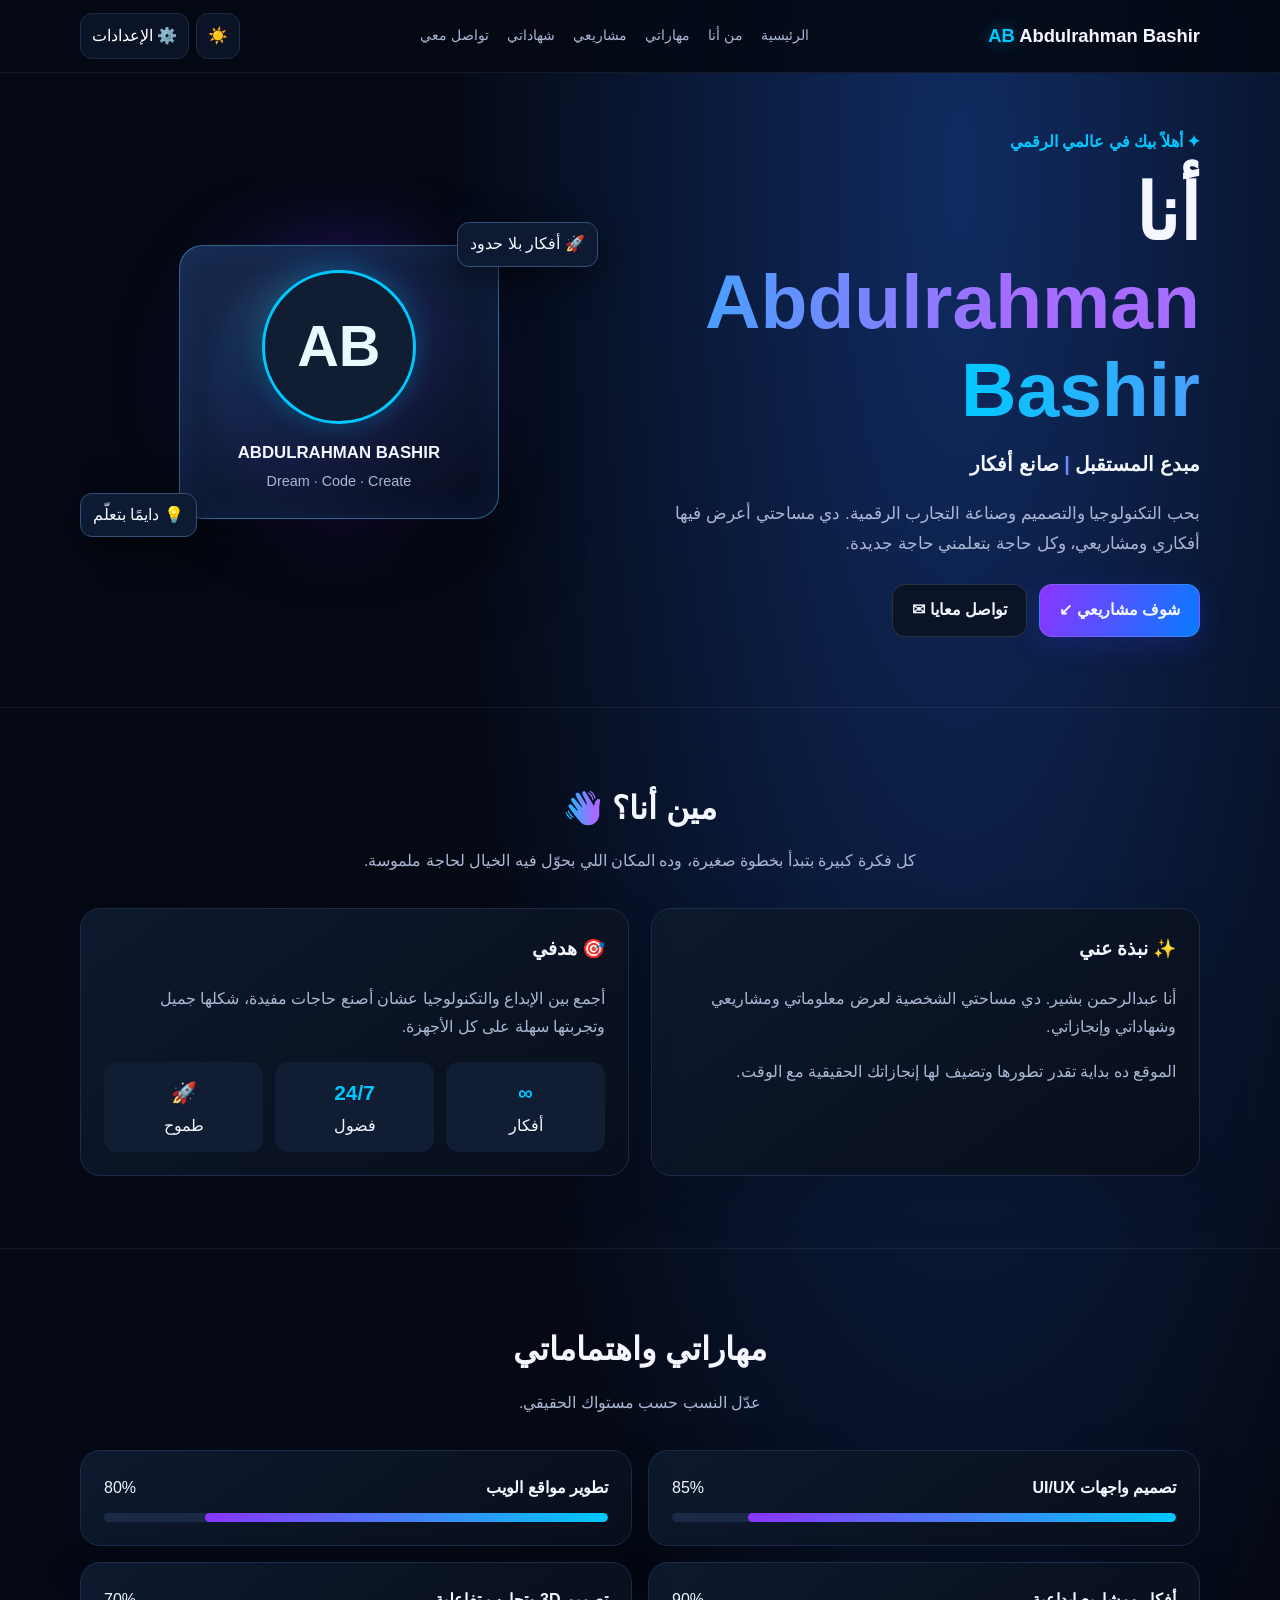
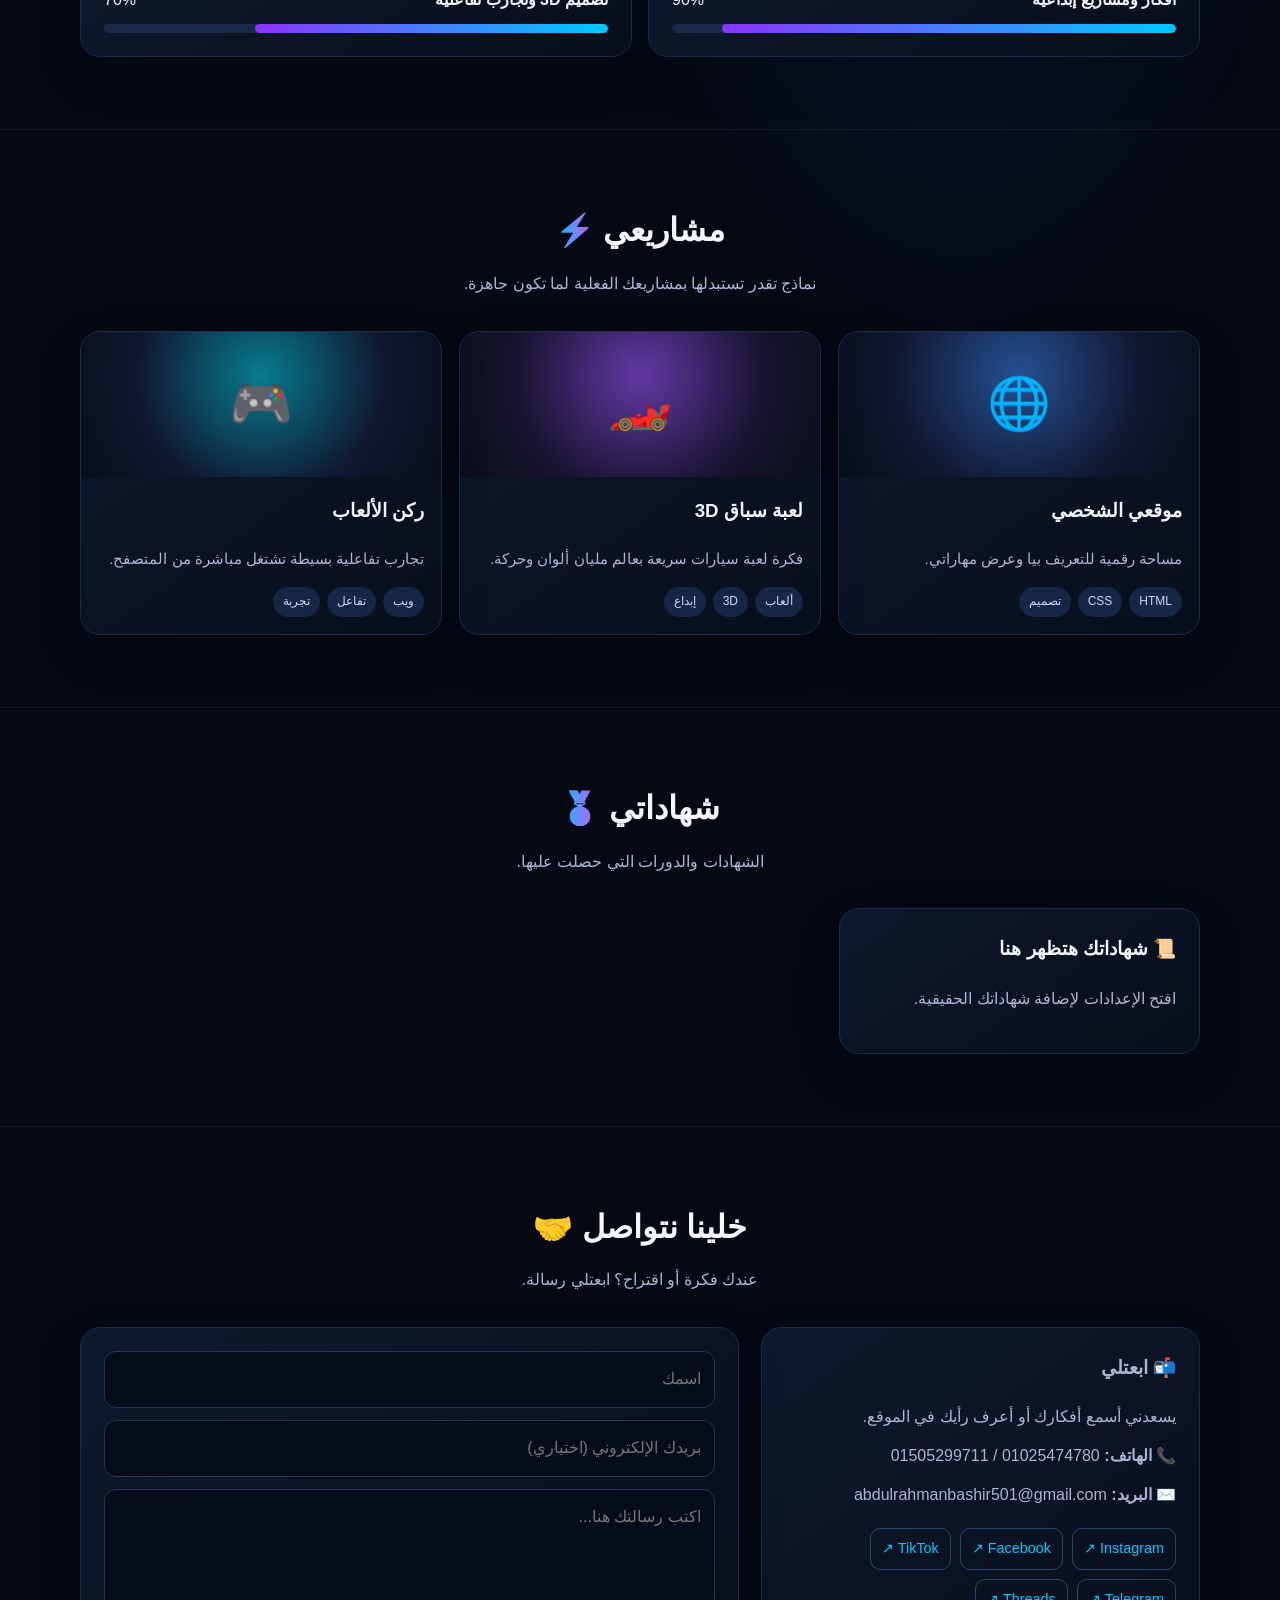
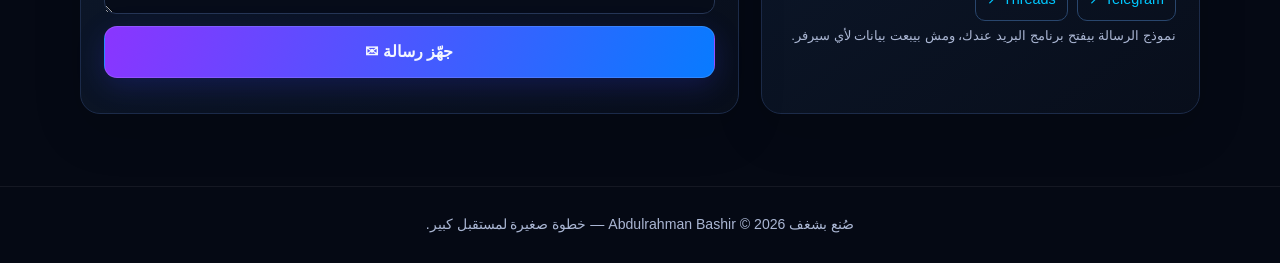
==== index.html @ a111e0fb "Update footer and meta description in index.html" ====
<!doctype html>
<html lang="ar" dir="rtl">
<head>
<meta charset="utf-8">
<meta name="viewport" content="width=device-width,initial-scale=1">
<meta name="description" content="الموقع الشخصي Abdulrahman bashir">
<title>Abdulrahman Bashir | websites </title>
<style>
:root{--bg:#050914;--panel:#0b1426;--text:#f4f7ff;--muted:#aab6d3;--blue:#00c8ff;--purple:#8a35ff;--line:#1c2b49}
*{box-sizing:border-box}html{scroll-behavior:smooth;scroll-padding-top:85px}body{margin:0;background:radial-gradient(ellipse at 75% 5%,#102b61 0,transparent 38%),var(--bg);color:var(--text);font-family:Tahoma,Arial,sans-serif;line-height:1.8}a{color:inherit;text-decoration:none}button,input,textarea{font:inherit}.wrap{width:min(1120px,92%);margin:auto}
.nav{position:sticky;top:0;z-index:10;background:#050914e8;backdrop-filter:blur(14px);border-bottom:1px solid #ffffff12}.navin{min-height:72px;display:flex;align-items:center;justify-content:space-between;gap:14px}.brand{font-size:1.15rem;font-weight:900;white-space:nowrap}.brand b{color:var(--blue);text-shadow:0 0 18px #00c8ff80}.links{display:flex;gap:18px;color:var(--muted);font-size:.9rem}.links a:hover{color:var(--blue)}.tools{display:flex;gap:7px}.toggle,.menu{border:1px solid var(--line);background:#0b1426;color:white;border-radius:12px;padding:8px 11px;cursor:pointer}.mobile{display:none}
.hero{min-height:580px;display:grid;grid-template-columns:1.05fr .95fr;align-items:center;gap:30px;padding:55px 0 70px}.eyebrow{color:var(--blue);font-weight:bold}.hero h1{font-size:clamp(2.5rem,6vw,5rem);line-height:1.15;margin:12px 0}.gradient{background:linear-gradient(90deg,var(--blue),#a66bff 75%);-webkit-background-clip:text;background-clip:text;color:transparent}.hero p{max-width:560px;color:var(--muted);font-size:1.05rem}.actions{display:flex;gap:12px;flex-wrap:wrap;margin-top:25px}.btn{display:inline-block;border-radius:13px;padding:11px 19px;font-weight:bold;border:1px solid #ffffff20;transition:.2s;cursor:pointer;color:var(--text)}.btn:hover{transform:translateY(-2px)}.btn.primary{background:linear-gradient(110deg,var(--purple),#087bff);box-shadow:0 8px 28px #3c40ff35}.btn.ghost{background:#0b1426}.scene{height:370px;position:relative;display:grid;place-items:center}.orb{position:absolute;width:260px;height:260px;border-radius:50%;background:radial-gradient(circle at 30% 25%,#a9f5ff,#207dff 27%,#5d18c5 58%,#080c20 75%);filter:drop-shadow(0 0 45px #5b31ff75);animation:float 6s ease-in-out infinite}.orb:after{content:'';position:absolute;inset:-25px;border:1px solid #35caff70;border-radius:50%;transform:rotateX(68deg) rotateZ(-20deg)}.glass{position:relative;width:min(320px,90%);padding:24px;border:1px solid #5ccaff6b;border-radius:24px;background:linear-gradient(140deg,#182d51e8,#080e20ef);box-shadow:0 30px 80px #0009,inset 0 0 35px #427bff19;backdrop-filter:blur(10px);text-align:center}.avatar{width:154px;height:154px;margin:0 auto 14px;border-radius:50%;overflow:hidden;border:3px solid var(--blue);box-shadow:0 0 25px #00c8ff45;background:#101d33;display:grid;place-items:center;font-size:3.6rem;font-weight:900;color:#e7fbff}.avatar img{display:block;width:100%;height:100%;object-fit:cover;object-position:center}.glass h3{margin:8px 0 0;font-size:1.05rem}.glass p{font-size:.9rem;margin:0;color:var(--muted)}.floatlabel{position:absolute;background:#0d1a31;border:1px solid #31517a;border-radius:12px;padding:7px 12px;box-shadow:0 10px 35px #0008}.fl1{top:25px;right:0}.fl2{bottom:30px;left:0}@keyframes float{0%,100%{transform:translateY(0)}50%{transform:translateY(-14px)}}
section{padding:72px 0;border-top:1px solid #ffffff10}.section-title{text-align:center;margin:0 0 10px;font-size:2rem}.sub{text-align:center;color:var(--muted);margin:0 auto 32px;max-width:680px}.aboutgrid{display:grid;grid-template-columns:1fr 1fr;gap:22px}.card{border:1px solid var(--line);background:linear-gradient(145deg,#0d192d,#080e1b);border-radius:20px;padding:23px;box-shadow:0 18px 50px #0002}.card h3{margin-top:0}.card p{color:var(--muted)}.stats{display:flex;gap:12px;margin-top:20px}.stat{flex:1;background:#101d33;border-radius:13px;padding:12px;text-align:center}.stat strong{display:block;font-size:1.3rem;color:var(--blue)}.skills{display:grid;grid-template-columns:1fr 1fr;gap:16px}.skilltop{display:flex;justify-content:space-between;gap:12px}.bar{height:9px;background:#1a2946;border-radius:10px;overflow:hidden;margin-top:10px}.bar span{display:block;height:100%;background:linear-gradient(90deg,var(--purple),var(--blue));border-radius:10px}.projects{display:grid;grid-template-columns:repeat(3,1fr);gap:17px}.project{overflow:hidden;padding:0;transition:.25s}.project:hover{transform:translateY(-5px);border-color:#00c8ff80}.projectart{height:145px;display:grid;place-items:center;font-size:3.2rem;background:radial-gradient(circle at 50% 30%,#254f91,#10172f 60%,#090e1c)}.project:nth-child(2) .projectart{background:radial-gradient(circle at 50% 30%,#6338a5,#17142f 60%,#090e1c)}.project:nth-child(3) .projectart{background:radial-gradient(circle at 50% 30%,#087b8f,#10172f 60%,#090e1c)}.projectbody{padding:17px}.projectbody p{font-size:.92rem}.tags{display:flex;gap:7px;flex-wrap:wrap}.tag{font-size:.75rem;border-radius:20px;background:#172644;color:#c7d8ff;padding:4px 10px}
.cert-grid{display:grid;grid-template-columns:repeat(3,minmax(0,1fr));gap:18px}.cert-card{overflow:hidden;padding:0}.cert-thumb{height:190px;background:#101a2e;display:grid;place-items:center;overflow:hidden}.cert-thumb img{width:100%;height:100%;object-fit:contain;cursor:zoom-in}.cert-placeholder{font-size:3rem}.cert-body{padding:16px}.cert-body h3{margin:0 0 5px}.cert-body p{margin:0;color:var(--muted);font-size:.9rem}.cert-actions{display:flex;gap:8px;flex-wrap:wrap;margin-top:12px}.cert-actions .btn{padding:7px 11px;font-size:.85rem}
.contactgrid{display:grid;grid-template-columns:.8fr 1.2fr;gap:22px}.contactlist{color:var(--muted)}.contactlist p{margin:10px 0}.form{display:grid;gap:12px}.form input,.form textarea{width:100%;background:#060c19;border:1px solid #263654;color:white;padding:13px;border-radius:12px;outline:none}.form input:focus,.form textarea:focus{border-color:var(--blue)}.form textarea{min-height:125px;resize:vertical}.socials{display:flex;flex-wrap:wrap;gap:9px;margin-top:18px}.socials a{padding:7px 11px;border:1px solid #29466d;border-radius:10px;color:var(--blue);font-size:.9rem}.foot{padding:25px 0;text-align:center;color:var(--muted);font-size:.88rem;border-top:1px solid #ffffff10}
.modal{position:fixed;inset:0;background:#020510ed;z-index:99;display:none;align-items:center;justify-content:center;padding:14px}.modal.show{display:flex}.box{width:min(800px,100%);max-height:94vh;overflow:auto;background:#0b1426;border:1px solid #31517a;border-radius:20px;padding:21px;box-shadow:0 25px 90px #000b}.box h2{margin-top:0}.grid{display:grid;grid-template-columns:1fr 1fr;gap:12px}.box label{display:block;font-size:.9rem;color:#cbd8f4;margin:7px 0}.box input:not([type=checkbox]),.box textarea{width:100%;padding:10px;border-radius:9px;border:1px solid #304361;background:#050b18;color:#fff}.box textarea{min-height:80px}.admin-actions{display:flex;gap:9px;flex-wrap:wrap;margin-top:15px}.note{color:#9fb3d8;font-size:.86rem}.danger{background:#6c1830!important}.preview{width:112px;height:112px;border-radius:50%;object-fit:cover;border:2px solid var(--blue);display:block;margin:10px 0}.admin-cert{display:flex;align-items:center;justify-content:space-between;gap:10px;margin:9px 0}.hidden{display:none!important}
body.light{--bg:#eef4ff;--text:#0c1830;--muted:#52627f;--line:#d2def2;background:radial-gradient(ellipse at 75% 5%,#d4e4ff 0,transparent 38%),var(--bg)}body.light .nav{background:#eef4ffed}body.light .card,body.light .glass,body.light .toggle,body.light .btn.ghost{background:#fff;color:var(--text)}body.light .stat,body.light .tag{background:#e0eaff;color:#21395e}body.light .form input,body.light .form textarea{background:#fff;color:#111}
@media(max-width:850px){.links{display:none;position:absolute;top:72px;left:0;right:0;padding:17px 5%;background:#050914f7;flex-direction:column;gap:10px}.links.open{display:flex}.mobile{display:block}.hero{grid-template-columns:1fr;text-align:center;padding-top:35px}.hero p{margin-inline:auto}.actions{justify-content:center}.scene{height:330px;grid-row:1}.orb{width:220px;height:220px}.aboutgrid,.contactgrid{grid-template-columns:1fr}.projects,.cert-grid{grid-template-columns:repeat(2,minmax(0,1fr))}.skills{grid-template-columns:1fr}.navin{flex-wrap:wrap}.brand{font-size:1rem}}
@media(max-width:520px){.projects,.cert-grid{grid-template-columns:1fr}.navin{min-height:64px}.links{top:64px}.hero{min-height:auto}.scene{height:290px}.glass{width:270px}.avatar{width:140px;height:140px}.floatlabel{font-size:.8rem}.stats .stat{min-width:28%}.grid{grid-template-columns:1fr}.box{padding:15px}.section-title{font-size:1.65rem}}
</style>
</head>
<body>
<header class="nav"><div class="wrap navin">
<a class="brand" href="#home"><b>AB</b> <span id="brandName">Abdulrahman Bashir</span></a>
<nav class="links" id="links"><a href="#home">الرئيسية</a><a href="#about">من أنا</a><a href="#skills">مهاراتي</a><a href="#projects">مشاريعي</a><a href="#certificates">شهاداتي</a><a href="#contact">تواصل معي</a></nav>
<div class="tools"><button class="toggle" id="theme" aria-label="تغيير المظهر">☀️</button><button class="toggle" id="adminOpen">⚙️ الإعدادات</button><button class="menu mobile" id="menu" aria-label="فتح القائمة">☰</button></div>
</div></header>
<main>
<section class="wrap hero" id="home" style="border:0"><div>
<div class="eyebrow">✦ أهلاً بيك في عالمي الرقمي</div><h1>أنا <span class="gradient" id="displayName">Abdulrahman Bashir</span></h1>
<h2 style="font-size:1.25rem;margin:0">مبدع المستقبل <span class="gradient">|</span> صانع أفكار</h2>
<p>بحب التكنولوجيا والتصميم وصناعة التجارب الرقمية. دي مساحتي أعرض فيها أفكاري ومشاريعي، وكل حاجة بتعلمني حاجة جديدة.</p>
<div class="actions"><a class="btn primary" href="#projects">شوف مشاريعي ↙</a><a class="btn ghost" href="#contact">تواصل معايا ✉</a></div>
</div><div class="scene"><div class="orb"></div><div class="glass"><div class="avatar" id="heroAvatar"><span>AB</span></div><h3 id="heroName">ABDULRAHMAN BASHIR</h3><p>Dream · Code · Create</p></div><div class="floatlabel fl1">🚀 أفكار بلا حدود</div><div class="floatlabel fl2">💡 دايمًا بتعلّم</div></div></section>
<section id="about"><div class="wrap"><h2 class="section-title">مين أنا؟ <span class="gradient">👋</span></h2><p class="sub">كل فكرة كبيرة بتبدأ بخطوة صغيرة، وده المكان اللي بحوّل فيه الخيال لحاجة ملموسة.</p><div class="aboutgrid">
<article class="card"><h3>✨ نبذة عني</h3><p id="aboutText">أنا عبدالرحمن بشير. دي مساحتي الشخصية لعرض معلوماتي ومشاريعي وشهاداتي وإنجازاتي.</p><p>الموقع ده بداية تقدر تطورها وتضيف لها إنجازاتك الحقيقية مع الوقت.</p></article>
<article class="card"><h3>🎯 هدفي</h3><p>أجمع بين الإبداع والتكنولوجيا عشان أصنع حاجات مفيدة، شكلها جميل وتجربتها سهلة على كل الأجهزة.</p><div class="stats"><div class="stat"><strong>∞</strong>أفكار</div><div class="stat"><strong>24/7</strong>فضول</div><div class="stat"><strong>🚀</strong>طموح</div></div></article>
</div></div></section>
<section id="skills"><div class="wrap"><h2 class="section-title">مهاراتي واهتماماتي</h2><p class="sub">عدّل النسب حسب مستواك الحقيقي.</p><div class="skills">
<div class="card"><div class="skilltop"><b>تصميم واجهات UI/UX</b><span>85%</span></div><div class="bar"><span style="width:85%"></span></div></div>
<div class="card"><div class="skilltop"><b>تطوير مواقع الويب</b><span>80%</span></div><div class="bar"><span style="width:80%"></span></div></div>
<div class="card"><div class="skilltop"><b>أفكار ومشاريع إبداعية</b><span>90%</span></div><div class="bar"><span style="width:90%"></span></div></div>
<div class="card"><div class="skilltop"><b>تصميم 3D وتجارب تفاعلية</b><span>70%</span></div><div class="bar"><span style="width:70%"></span></div></div>
</div></div></section>
<section id="projects"><div class="wrap"><h2 class="section-title">مشاريعي <span class="gradient">⚡</span></h2><p class="sub">نماذج تقدر تستبدلها بمشاريعك الفعلية لما تكون جاهزة.</p><div class="projects">
<article class="card project"><div class="projectart">🌐</div><div class="projectbody"><h3>موقعي الشخصي</h3><p>مساحة رقمية للتعريف بيا وعرض مهاراتي.</p><div class="tags"><span class="tag">HTML</span><span class="tag">CSS</span><span class="tag">تصميم</span></div></div></article>
<article class="card project"><div class="projectart">🏎️</div><div class="projectbody"><h3>لعبة سباق 3D</h3><p>فكرة لعبة سيارات سريعة بعالم مليان ألوان وحركة.</p><div class="tags"><span class="tag">ألعاب</span><span class="tag">3D</span><span class="tag">إبداع</span></div></div></article>
<article class="card project"><div class="projectart">🎮</div><div class="projectbody"><h3>ركن الألعاب</h3><p>تجارب تفاعلية بسيطة تشتغل مباشرة من المتصفح.</p><div class="tags"><span class="tag">ويب</span><span class="tag">تفاعل</span><span class="tag">تجربة</span></div></div></article>
</div></div></section>
<section id="certificates"><div class="wrap"><h2 class="section-title">شهاداتي <span class="gradient">🏅</span></h2><p class="sub">الشهادات والدورات التي حصلت عليها.</p><div class="cert-grid" id="certList"><article class="card"><h3>📜 شهاداتك هتظهر هنا</h3><p>افتح الإعدادات لإضافة شهاداتك.</p></article></div></div></section>
<section id="contact"><div class="wrap"><h2 class="section-title">خلينا نتواصل 🤝</h2><p class="sub">عندك فكرة أو اقتراح؟ ابعتلي رسالة.</p><div class="contactgrid">
<div class="card contactlist"><h3>📬 ابعتلي</h3><p>يسعدني أسمع أفكارك أو أعرف رأيك في الموقع.</p><p>📞 <b>الهاتف:</b> <a id="phone1" href="tel:01025474780">01025474780</a> / <a id="phone2" href="tel:01505299711">01505299711</a></p><p>✉️ <b>البريد:</b> <a id="emailLink" href="mailto:abdulrahmanbashir501@gmail.com">abdulrahmanbashir501@gmail.com</a></p><div id="socialLinks" class="socials"></div><small>نموذج الرسالة بيفتح برنامج البريد عندك، ومش بيبعت بيانات لأي سيرفر.</small></div>
<form class="card form" id="contactForm"><input id="contactName" placeholder="اسمك" required><input id="contactEmail" type="email" placeholder="بريدك الإلكتروني (اختياري)"><textarea id="contactMessage" placeholder="اكتب رسالتك هنا..." required></textarea><button class="btn primary" type="submit">جهّز رسالة ✉</button><div id="formNote" class="note"></div></form>
</div></div></section>
</main><footer class="foot"><div class="wrap">صُنع بشغف  Abdulrahman Bashir <span id="year"></span> — خطوة صغيرة لمستقبل كبير.</div></footer>
<div class="modal" id="adminModal" role="dialog" aria-modal="true" aria-labelledby="adminTitle"><div class="box">
<button id="adminClose" class="toggle" style="float:left">✕ إغلاق</button><h2 id="adminTitle">⚙️ إعدادات الموقع</h2>
<div id="loginPanel"><p>أدخل كلمة مرور لوحة التعديل.</p><label for="adminPassword">كلمة المرور</label><input id="adminPassword" type="password" autocomplete="current-password" placeholder="كلمة المرور"><div class="admin-actions"><button class="btn primary" id="loginBtn">دخول</button></div><p class="note">تنبيه: هذه حماية محلية بسيطة داخل المتصفح وليست تسجيل دخول آمنًا. لا تضع بيانات سرية هنا.</p></div>
<div id="editorPanel" hidden>
<p class="note">هذا الإصدار يحفظ البيانات على الجهاز الحالي. استخدم تصدير/استيراد النسخة الاحتياطية لنقل التعديلات يدويًا لجهاز آخر. الحفظ التلقائي بين الأجهزة يحتاج ربط قاعدة بيانات سحابية.</p>
<div class="grid"><div><label for="editName">الاسم المعروض</label><input id="editName"></div><div><label for="editPhone1">رقم الهاتف الأول</label><input id="editPhone1"></div><div><label for="editPhone2">رقم الهاتف الثاني</label><input id="editPhone2"></div><div><label for="editEmail">البريد الإلكتروني</label><input id="editEmail" type="email"></div>
<div style="grid-column:1/-1"><label for="editProfileImage">صورتك الشخصية</label><input id="editProfileImage" type="file" accept="image/*"><img id="profilePreview" class="preview" alt="معاينة الصورة" hidden><button class="btn ghost" type="button" id="removeProfileImage">حذف الصورة</button><p class="note">يتم تصغير الصورة قبل الحفظ لتقليل المساحة.</p></div>
<div style="grid-column:1/-1"><label for="editAbout">نبذة عنك</label><textarea id="editAbout"></textarea></div><div style="grid-column:1/-1"><label for="editSocials">روابط التواصل (كل سطر: الاسم | الرابط)</label><textarea id="editSocials" placeholder="Instagram | https://..."></textarea></div></div>
<hr style="border-color:#263654;margin:20px 0"><h3>إظهار أو إخفاء الأقسام</h3><div class="grid" id="sectionToggles"></div>
<hr style="border-color:#263654;margin:20px 0"><h3>الشهادات</h3><div id="adminCerts"></div>
<div class="grid"><div><label for="certName">اسم الشهادة</label><input id="certName" placeholder="مثال: أساسيات البرمجة"></div><div><label for="certIssuer">الجهة المانحة</label><input id="certIssuer" placeholder="الجهة المانحة"></div><div><label for="certDate">تاريخ الحصول عليها</label><input id="certDate" placeholder="مثال: أكتوبر 2026"></div><div><label for="certImage">صورة الشهادة (اختياري)</label><input id="certImage" type="file" accept="image/*"></div></div>
<div class="admin-actions"><button class="btn ghost" id="addCert">+ إضافة شهادة</button></div>
<div class="admin-actions"><button class="btn primary" id="saveSettings">حفظ التغييرات</button><button class="btn ghost" id="exportSettings">تصدير نسخة احتياطية</button><label class="btn ghost" for="importSettings" style="cursor:pointer">استيراد نسخة احتياطية</label><input id="importSettings" type="file" accept="application/json,.json" hidden><button class="btn ghost danger" id="resetSettings">إعادة ضبط</button></div><p id="saveNote" class="note" aria-live="polite"></p>
</div></div></div>
<div class="modal" id="imageModal" role="dialog" aria-modal="true" aria-label="عرض الشهادة" style="z-index:120"><div class="box" style="width:min(1000px,100%);text-align:center"><button class="toggle" id="imageClose">✕ إغلاق</button><img id="largeCert" alt="الشهادة" style="max-width:100%;max-height:78vh;object-fit:contain;margin-top:12px"></div></div>
<script>
(()=>{
'use strict';
const KEY='ab_personal_site_v2';
const defaults={name:'Abdulrahman Bashir',phone1:'01025474780',phone2:'01505299711',email:'abdulrahmanbashir501@gmail.com',about:'أنا عبدالرحمن بشير. دي مساحتي الشخصية لعرض معلوماتي ومشاريعي وشهاداتي وإنجازاتي.',socials:[['Instagram','https://www.instagram.com/abdulrahmanbashir2009/'],['Facebook','https://www.facebook.com/share/19k3R8kptK/'],['TikTok','https://www.tiktok.com/@abdulrahmanbashir1212'],['Telegram','https://t.me/abdulrahmanBashir2009'],['Threads','https://www.threads.com/@abdulrahmanbashir781']],certs:[],hidden:[],profileImage:''};
const $=id=>document.getElementById(id);
const esc=s=>String(s??'').replace(/[&<>"']/g,c=>({'&':'&amp;','<':'&lt;','>':'&gt;','"':'&quot;',"'":'&#39;'}[c]));
let data;try{const saved=JSON.parse(localStorage.getItem(KEY)||'null');data={...defaults,...(saved&&typeof saved==='object'?saved:{})};if(!Array.isArray(data.certs))data.certs=[];if(!Array.isArray(data.hidden))data.hidden=[];if(!Array.isArray(data.socials))data.socials=defaults.socials;}catch{data={...defaults};}
let pendingCertImage='';
function persist(){try{localStorage.setItem(KEY,JSON.stringify(data));return true}catch(e){return false}}
function safeUrl(raw){try{const u=new URL(raw);return ['https:','http:'].includes(u.protocol)?u.href:''}catch{return ''}}
function render(){
$('displayName').textContent=data.name;$('brandName').textContent=data.name;$('heroName').textContent=data.name.toUpperCase();$('aboutText').textContent=data.about;
$('phone1').textContent=data.phone1;$('phone1').href='tel:'+data.phone1.replace(/\s/g,'');$('phone2').textContent=data.phone2;$('phone2').href='tel:'+data.phone2.replace(/\s/g,'');$('emailLink').textContent=data.email;$('emailLink').href='mailto:'+data.email;
$('heroAvatar').innerHTML=data.profileImage?`<img src="${data.profileImage}" alt="الصورة الشخصية لعبدالرحمن">`:'<span>AB</span>';
$('socialLinks').innerHTML=data.socials.map(([n,u])=>{const url=safeUrl(u);return url?`<a href="${esc(url)}" target="_blank" rel="noopener noreferrer">${esc(n)} ↗</a>`:''}).join('');
$('certList').innerHTML=data.certs.length?data.certs.map((c,i)=>`<article class="card cert-card"><div class="cert-thumb">${c.image?`<img src="${c.image}" data-viewcert="${i}" alt="${esc(c.name)}">`:'<span class="cert-placeholder">🏅</span>'}</div><div class="cert-body"><h3>${esc(c.name)}</h3><p>${esc(c.issuer||'')}</p><p>${esc(c.date||'')}</p>${c.image?`<div class="cert-actions"><button class="btn ghost" data-viewcert="${i}">عرض الشهادة</button></div>`:''}</div></article>`).join(''):'<article class="card"><h3>📜 شهاداتك هتظهر هنا</h3><p>افتح الإعدادات لإضافة شهاداتك الحقيقية.</p></article>';
['about','skills','projects','certificates','contact'].forEach(id=>{const el=$(id);if(el)el.style.display=data.hidden.includes(id)?'none':''});
document.querySelectorAll('[data-viewcert]').forEach(el=>el.addEventListener('click',()=>{const c=data.certs[Number(el.dataset.viewcert)];if(c&&c.image){$('largeCert').src=c.image;$('imageModal').classList.add('show')}}));
}
function openAdmin(){$('adminModal').classList.add('show');$('adminPassword').value='';$('loginPanel').hidden=false;$('editorPanel').hidden=true}
function fillEditor(){$('editProfileImage').value='';$('profilePreview').hidden=!data.profileImage;if(data.profileImage)$('profilePreview').src=data.profileImage;$('editName').value=data.name;$('editPhone1').value=data.phone1;$('editPhone2').value=data.phone2;$('editEmail').value=data.email;$('editAbout').value=data.about;$('editSocials').value=data.socials.map(x=>x.join(' | ')).join('\n');
$('sectionToggles').innerHTML=[['about','من أنا'],['skills','مهاراتي'],['projects','مشاريعي'],['certificates','شهاداتي'],['contact','التواصل']].map(([id,n])=>`<label><input type="checkbox" data-section="${id}" ${data.hidden.includes(id)?'':'checked'}> ${n}</label>`).join('');renderAdminCerts()}
function renderAdminCerts(){$('adminCerts').innerHTML=data.certs.map((c,i)=>`<div class="card admin-cert"><span>${esc(c.name)} — ${esc(c.issuer)} ${c.image?'🖼️':''}</span><button class="btn ghost danger" data-delcert="${i}">حذف</button></div>`).join('')||'<p class="note">لا توجد شهادات مضافة حتى الآن.</p>';document.querySelectorAll('[data-delcert]').forEach(b=>b.onclick=()=>{data.certs.splice(Number(b.dataset.delcert),1);renderAdminCerts()})}
function compressImage(file,max=1000,quality=.78){return new Promise((resolve,reject)=>{if(!file||!file.type.startsWith('image/'))return reject(new Error('اختَر ملف صورة صالحًا'));const url=URL.createObjectURL(file),img=new Image();img.onload=()=>{try{const scale=Math.min(1,max/Math.max(img.width,img.height)),canvas=document.createElement('canvas');canvas.width=Math.max(1,Math.round(img.width*scale));canvas.height=Math.max(1,Math.round(img.height*scale));const ctx=canvas.getContext('2d');ctx.drawImage(img,0,0,canvas.width,canvas.height);const result=canvas.toDataURL('image/jpeg',quality);URL.revokeObjectURL(url);resolve(result)}catch(e){URL.revokeObjectURL(url);reject(e)}};img.onerror=()=>{URL.revokeObjectURL(url);reject(new Error('تعذر قراءة الصورة'))};img.src=url})}
$('menu').addEventListener('click',()=>$('links').classList.toggle('open'));$('links').querySelectorAll('a').forEach(a=>a.addEventListener('click',()=>$('links').classList.remove('open')));
$('theme').addEventListener('click',()=>{document.body.classList.toggle('light');$('theme').textContent=document.body.classList.contains('light')?'🌙':'☀️';try{localStorage.setItem('ab_theme',document.body.classList.contains('light')?'light':'dark')}catch{}});
try{if(localStorage.getItem('ab_theme')==='light'){document.body.classList.add('light');$('theme').textContent='🌙'}}catch{}
$('year').textContent='© '+new Date().getFullYear();$('adminOpen').onclick=openAdmin;$('adminClose').onclick=()=>$('adminModal').classList.remove('show');$('adminModal').addEventListener('click',e=>{if(e.target===$('adminModal'))$('adminModal').classList.remove('show')});
$('loginBtn').onclick=()=>{if($('adminPassword').value==='12122009@@@'){$('loginPanel').hidden=true;$('editorPanel').hidden=false;fillEditor()}else{alert('كلمة المرور غير صحيحة');$('adminPassword').value=''}};
$('adminPassword').addEventListener('keydown',e=>{if(e.key==='Enter')$('loginBtn').click()});
$('editProfileImage').addEventListener('change',async e=>{const f=e.target.files&&e.target.files[0];if(!f)return;try{data.profileImage=await compressImage(f,700,.78);$('profilePreview').src=data.profileImage;$('profilePreview').hidden=false;$('saveNote').textContent='تم تجهيز الصورة. اضغط حفظ التغييرات لتثبيتها.'}catch(err){alert(err.message)}});
$('removeProfileImage').onclick=()=>{data.profileImage='';$('profilePreview').removeAttribute('src');$('profilePreview').hidden=true;$('editProfileImage').value=''};
$('certImage').addEventListener('change',async e=>{pendingCertImage='';const f=e.target.files&&e.target.files[0];if(!f)return;try{pendingCertImage=await compressImage(f,1400,.78);$('saveNote').textContent='تم تجهيز صورة الشهادة.'}catch(err){alert(err.message)}});
$('addCert').onclick=()=>{const name=$('certName').value.trim(),issuer=$('certIssuer').value.trim(),date=$('certDate').value.trim();if(!name){alert('اكتب اسم الشهادة أولاً');return}data.certs.push({name,issuer,date,image:pendingCertImage});$('certName').value='';$('certIssuer').value='';$('certDate').value='';$('certImage').value='';pendingCertImage='';renderAdminCerts();$('saveNote').textContent='تمت إضافة الشهادة مؤقتًا؛ اضغط حفظ التغييرات.'};
$('saveSettings').onclick=()=>{const socials=$('editSocials').value.split('\n').map(l=>l.split('|').map(s=>s.trim())).filter(a=>a.length>=2&&a[0]&&safeUrl(a[1])).map(a=>[a[0],safeUrl(a[1])]);data={...data,name:$('editName').value.trim()||defaults.name,phone1:$('editPhone1').value.trim(),phone2:$('editPhone2').value.trim(),email:$('editEmail').value.trim()||defaults.email,about:$('editAbout').value.trim(),socials,hidden:[...document.querySelectorAll('[data-section]:not(:checked)')].map(x=>x.dataset.section)};
if(persist()){render();$('saveNote').textContent='تم حفظ التغييرات على هذا الجهاز بنجاح.'}else{$('saveNote').textContent='مساحة التخزين غير كافية. جرّب صورًا أصغر أو صدّر نسخة احتياطية.'}};
$('exportSettings').onclick=()=>{const blob=new Blob([JSON.stringify(data,null,2)],{type:'application/json'}),url=URL.createObjectURL(blob),a=document.createElement('a');a.href=url;a.download='abdulrahman-site-backup.json';document.body.appendChild(a);a.click();a.remove();setTimeout(()=>URL.revokeObjectURL(url),1000)};
$('importSettings').onchange=async e=>{const f=e.target.files&&e.target.files[0];if(!f)return;try{const imported=JSON.parse(await f.text());if(!imported||typeof imported!=='object'||!Array.isArray(imported.certs))throw new Error('الملف ليس نسخة احتياطية صالحة');data={...defaults,...imported};if(!Array.isArray(data.socials))data.socials=defaults.socials;if(!Array.isArray(data.hidden))data.hidden=[];if(!persist())throw new Error('مساحة التخزين غير كافية');render();fillEditor();$('saveNote').textContent='تم استيراد النسخة الاحتياطية وحفظها.'}catch(err){alert('تعذر استيراد الملف: '+err.message)}finally{e.target.value=''}};
$('resetSettings').onclick=()=>{if(confirm('إعادة التعديلات للقيم الافتراضية؟ سيتم حذف التغييرات المحفوظة في هذا المتصفح.')){data={...defaults,certs:[],hidden:[],profileImage:''};localStorage.removeItem(KEY);render();fillEditor();$('saveNote').textContent='تمت إعادة الضبط.'}};
$('contactForm').addEventListener('submit',e=>{e.preventDefault();const name=$('contactName').value.trim(),email=$('contactEmail').value.trim(),message=$('contactMessage').value.trim();const subject=encodeURIComponent('رسالة من الموقع — '+name),body=encodeURIComponent('الاسم: '+name+'\nالبريد: '+email+'\n\nالرسالة:\n'+message);$('formNote').textContent='سيتم فتح تطبيق البريد لإرسال الرسالة.';location.href='mailto:'+encodeURIComponent(data.email)+'?subject='+subject+'&body='+body});
$('imageClose').onclick=()=>$('imageModal').classList.remove('show');$('imageModal').addEventListener('click',e=>{if(e.target===$('imageModal'))$('imageModal').classList.remove('show')});
render();
})();
</script>
</body>
</html>
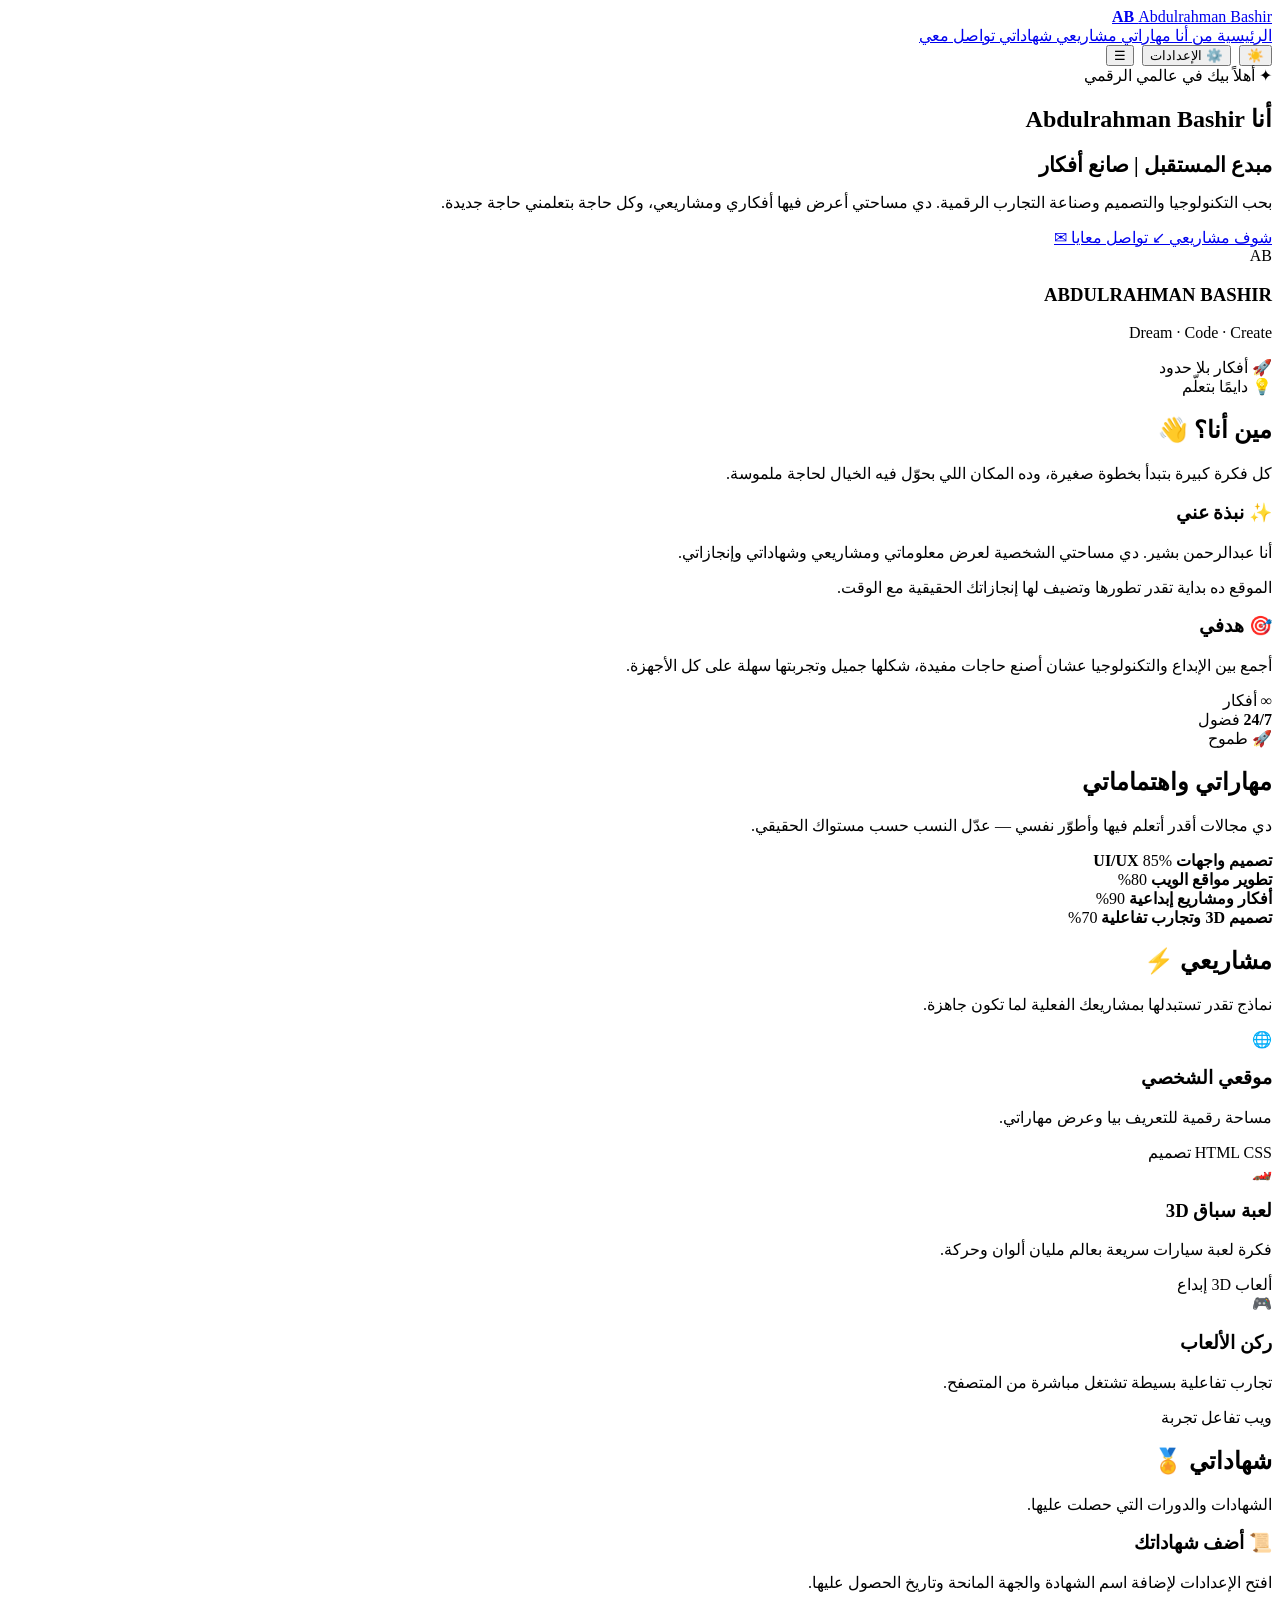
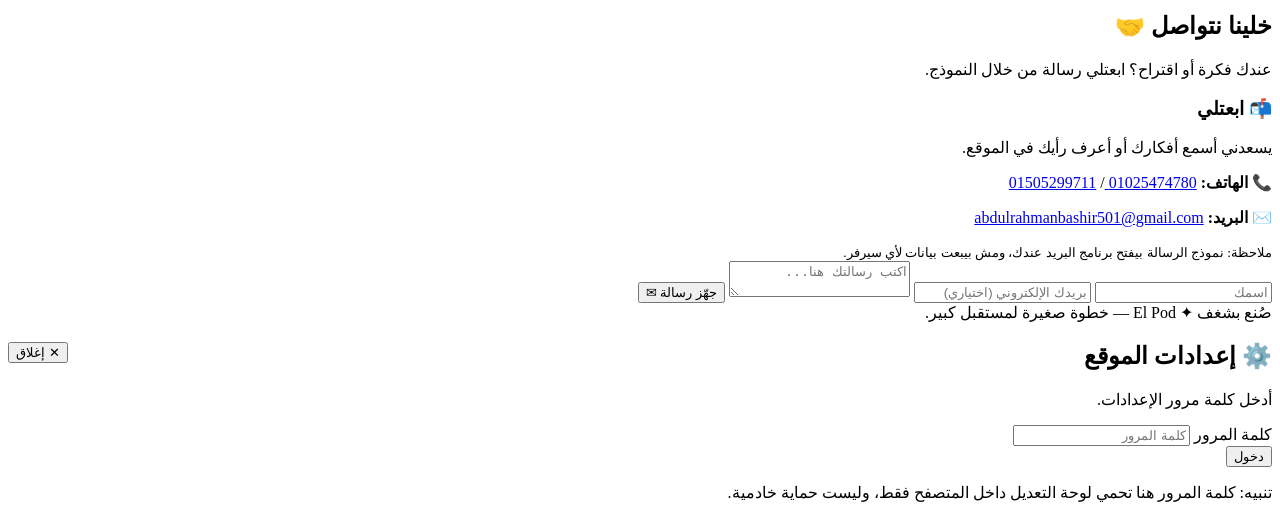
==== commit e1962310: "Add files via upload" ====
--- a/index.html
+++ b/index.html
@@ -1,117 +1,538 @@
-<!doctype html>
-<html lang="ar" dir="rtl">
-<head>
-<meta charset="utf-8">
-<meta name="viewport" content="width=device-width,initial-scale=1">
-<meta name="description" content="الموقع الشخصي Abdulrahman bashir">
-<title>Abdulrahman Bashir | websites </title>
-<style>
-:root{--bg:#050914;--panel:#0b1426;--text:#f4f7ff;--muted:#aab6d3;--blue:#00c8ff;--purple:#8a35ff;--line:#1c2b49}
-*{box-sizing:border-box}html{scroll-behavior:smooth;scroll-padding-top:85px}body{margin:0;background:radial-gradient(ellipse at 75% 5%,#102b61 0,transparent 38%),var(--bg);color:var(--text);font-family:Tahoma,Arial,sans-serif;line-height:1.8}a{color:inherit;text-decoration:none}button,input,textarea{font:inherit}.wrap{width:min(1120px,92%);margin:auto}
-.nav{position:sticky;top:0;z-index:10;background:#050914e8;backdrop-filter:blur(14px);border-bottom:1px solid #ffffff12}.navin{min-height:72px;display:flex;align-items:center;justify-content:space-between;gap:14px}.brand{font-size:1.15rem;font-weight:900;white-space:nowrap}.brand b{color:var(--blue);text-shadow:0 0 18px #00c8ff80}.links{display:flex;gap:18px;color:var(--muted);font-size:.9rem}.links a:hover{color:var(--blue)}.tools{display:flex;gap:7px}.toggle,.menu{border:1px solid var(--line);background:#0b1426;color:white;border-radius:12px;padding:8px 11px;cursor:pointer}.mobile{display:none}
-.hero{min-height:580px;display:grid;grid-template-columns:1.05fr .95fr;align-items:center;gap:30px;padding:55px 0 70px}.eyebrow{color:var(--blue);font-weight:bold}.hero h1{font-size:clamp(2.5rem,6vw,5rem);line-height:1.15;margin:12px 0}.gradient{background:linear-gradient(90deg,var(--blue),#a66bff 75%);-webkit-background-clip:text;background-clip:text;color:transparent}.hero p{max-width:560px;color:var(--muted);font-size:1.05rem}.actions{display:flex;gap:12px;flex-wrap:wrap;margin-top:25px}.btn{display:inline-block;border-radius:13px;padding:11px 19px;font-weight:bold;border:1px solid #ffffff20;transition:.2s;cursor:pointer;color:var(--text)}.btn:hover{transform:translateY(-2px)}.btn.primary{background:linear-gradient(110deg,var(--purple),#087bff);box-shadow:0 8px 28px #3c40ff35}.btn.ghost{background:#0b1426}.scene{height:370px;position:relative;display:grid;place-items:center}.orb{position:absolute;width:260px;height:260px;border-radius:50%;background:radial-gradient(circle at 30% 25%,#a9f5ff,#207dff 27%,#5d18c5 58%,#080c20 75%);filter:drop-shadow(0 0 45px #5b31ff75);animation:float 6s ease-in-out infinite}.orb:after{content:'';position:absolute;inset:-25px;border:1px solid #35caff70;border-radius:50%;transform:rotateX(68deg) rotateZ(-20deg)}.glass{position:relative;width:min(320px,90%);padding:24px;border:1px solid #5ccaff6b;border-radius:24px;background:linear-gradient(140deg,#182d51e8,#080e20ef);box-shadow:0 30px 80px #0009,inset 0 0 35px #427bff19;backdrop-filter:blur(10px);text-align:center}.avatar{width:154px;height:154px;margin:0 auto 14px;border-radius:50%;overflow:hidden;border:3px solid var(--blue);box-shadow:0 0 25px #00c8ff45;background:#101d33;display:grid;place-items:center;font-size:3.6rem;font-weight:900;color:#e7fbff}.avatar img{display:block;width:100%;height:100%;object-fit:cover;object-position:center}.glass h3{margin:8px 0 0;font-size:1.05rem}.glass p{font-size:.9rem;margin:0;color:var(--muted)}.floatlabel{position:absolute;background:#0d1a31;border:1px solid #31517a;border-radius:12px;padding:7px 12px;box-shadow:0 10px 35px #0008}.fl1{top:25px;right:0}.fl2{bottom:30px;left:0}@keyframes float{0%,100%{transform:translateY(0)}50%{transform:translateY(-14px)}}
-section{padding:72px 0;border-top:1px solid #ffffff10}.section-title{text-align:center;margin:0 0 10px;font-size:2rem}.sub{text-align:center;color:var(--muted);margin:0 auto 32px;max-width:680px}.aboutgrid{display:grid;grid-template-columns:1fr 1fr;gap:22px}.card{border:1px solid var(--line);background:linear-gradient(145deg,#0d192d,#080e1b);border-radius:20px;padding:23px;box-shadow:0 18px 50px #0002}.card h3{margin-top:0}.card p{color:var(--muted)}.stats{display:flex;gap:12px;margin-top:20px}.stat{flex:1;background:#101d33;border-radius:13px;padding:12px;text-align:center}.stat strong{display:block;font-size:1.3rem;color:var(--blue)}.skills{display:grid;grid-template-columns:1fr 1fr;gap:16px}.skilltop{display:flex;justify-content:space-between;gap:12px}.bar{height:9px;background:#1a2946;border-radius:10px;overflow:hidden;margin-top:10px}.bar span{display:block;height:100%;background:linear-gradient(90deg,var(--purple),var(--blue));border-radius:10px}.projects{display:grid;grid-template-columns:repeat(3,1fr);gap:17px}.project{overflow:hidden;padding:0;transition:.25s}.project:hover{transform:translateY(-5px);border-color:#00c8ff80}.projectart{height:145px;display:grid;place-items:center;font-size:3.2rem;background:radial-gradient(circle at 50% 30%,#254f91,#10172f 60%,#090e1c)}.project:nth-child(2) .projectart{background:radial-gradient(circle at 50% 30%,#6338a5,#17142f 60%,#090e1c)}.project:nth-child(3) .projectart{background:radial-gradient(circle at 50% 30%,#087b8f,#10172f 60%,#090e1c)}.projectbody{padding:17px}.projectbody p{font-size:.92rem}.tags{display:flex;gap:7px;flex-wrap:wrap}.tag{font-size:.75rem;border-radius:20px;background:#172644;color:#c7d8ff;padding:4px 10px}
-.cert-grid{display:grid;grid-template-columns:repeat(3,minmax(0,1fr));gap:18px}.cert-card{overflow:hidden;padding:0}.cert-thumb{height:190px;background:#101a2e;display:grid;place-items:center;overflow:hidden}.cert-thumb img{width:100%;height:100%;object-fit:contain;cursor:zoom-in}.cert-placeholder{font-size:3rem}.cert-body{padding:16px}.cert-body h3{margin:0 0 5px}.cert-body p{margin:0;color:var(--muted);font-size:.9rem}.cert-actions{display:flex;gap:8px;flex-wrap:wrap;margin-top:12px}.cert-actions .btn{padding:7px 11px;font-size:.85rem}
-.contactgrid{display:grid;grid-template-columns:.8fr 1.2fr;gap:22px}.contactlist{color:var(--muted)}.contactlist p{margin:10px 0}.form{display:grid;gap:12px}.form input,.form textarea{width:100%;background:#060c19;border:1px solid #263654;color:white;padding:13px;border-radius:12px;outline:none}.form input:focus,.form textarea:focus{border-color:var(--blue)}.form textarea{min-height:125px;resize:vertical}.socials{display:flex;flex-wrap:wrap;gap:9px;margin-top:18px}.socials a{padding:7px 11px;border:1px solid #29466d;border-radius:10px;color:var(--blue);font-size:.9rem}.foot{padding:25px 0;text-align:center;color:var(--muted);font-size:.88rem;border-top:1px solid #ffffff10}
-.modal{position:fixed;inset:0;background:#020510ed;z-index:99;display:none;align-items:center;justify-content:center;padding:14px}.modal.show{display:flex}.box{width:min(800px,100%);max-height:94vh;overflow:auto;background:#0b1426;border:1px solid #31517a;border-radius:20px;padding:21px;box-shadow:0 25px 90px #000b}.box h2{margin-top:0}.grid{display:grid;grid-template-columns:1fr 1fr;gap:12px}.box label{display:block;font-size:.9rem;color:#cbd8f4;margin:7px 0}.box input:not([type=checkbox]),.box textarea{width:100%;padding:10px;border-radius:9px;border:1px solid #304361;background:#050b18;color:#fff}.box textarea{min-height:80px}.admin-actions{display:flex;gap:9px;flex-wrap:wrap;margin-top:15px}.note{color:#9fb3d8;font-size:.86rem}.danger{background:#6c1830!important}.preview{width:112px;height:112px;border-radius:50%;object-fit:cover;border:2px solid var(--blue);display:block;margin:10px 0}.admin-cert{display:flex;align-items:center;justify-content:space-between;gap:10px;margin:9px 0}.hidden{display:none!important}
-body.light{--bg:#eef4ff;--text:#0c1830;--muted:#52627f;--line:#d2def2;background:radial-gradient(ellipse at 75% 5%,#d4e4ff 0,transparent 38%),var(--bg)}body.light .nav{background:#eef4ffed}body.light .card,body.light .glass,body.light .toggle,body.light .btn.ghost{background:#fff;color:var(--text)}body.light .stat,body.light .tag{background:#e0eaff;color:#21395e}body.light .form input,body.light .form textarea{background:#fff;color:#111}
-@media(max-width:850px){.links{display:none;position:absolute;top:72px;left:0;right:0;padding:17px 5%;background:#050914f7;flex-direction:column;gap:10px}.links.open{display:flex}.mobile{display:block}.hero{grid-template-columns:1fr;text-align:center;padding-top:35px}.hero p{margin-inline:auto}.actions{justify-content:center}.scene{height:330px;grid-row:1}.orb{width:220px;height:220px}.aboutgrid,.contactgrid{grid-template-columns:1fr}.projects,.cert-grid{grid-template-columns:repeat(2,minmax(0,1fr))}.skills{grid-template-columns:1fr}.navin{flex-wrap:wrap}.brand{font-size:1rem}}
-@media(max-width:520px){.projects,.cert-grid{grid-template-columns:1fr}.navin{min-height:64px}.links{top:64px}.hero{min-height:auto}.scene{height:290px}.glass{width:270px}.avatar{width:140px;height:140px}.floatlabel{font-size:.8rem}.stats .stat{min-width:28%}.grid{grid-template-columns:1fr}.box{padding:15px}.section-title{font-size:1.65rem}}
-</style>
-</head>
-<body>
-<header class="nav"><div class="wrap navin">
-<a class="brand" href="#home"><b>AB</b> <span id="brandName">Abdulrahman Bashir</span></a>
-<nav class="links" id="links"><a href="#home">الرئيسية</a><a href="#about">من أنا</a><a href="#skills">مهاراتي</a><a href="#projects">مشاريعي</a><a href="#certificates">شهاداتي</a><a href="#contact">تواصل معي</a></nav>
-<div class="tools"><button class="toggle" id="theme" aria-label="تغيير المظهر">☀️</button><button class="toggle" id="adminOpen">⚙️ الإعدادات</button><button class="menu mobile" id="menu" aria-label="فتح القائمة">☰</button></div>
-</div></header>
-<main>
-<section class="wrap hero" id="home" style="border:0"><div>
-<div class="eyebrow">✦ أهلاً بيك في عالمي الرقمي</div><h1>أنا <span class="gradient" id="displayName">Abdulrahman Bashir</span></h1>
-<h2 style="font-size:1.25rem;margin:0">مبدع المستقبل <span class="gradient">|</span> صانع أفكار</h2>
-<p>بحب التكنولوجيا والتصميم وصناعة التجارب الرقمية. دي مساحتي أعرض فيها أفكاري ومشاريعي، وكل حاجة بتعلمني حاجة جديدة.</p>
-<div class="actions"><a class="btn primary" href="#projects">شوف مشاريعي ↙</a><a class="btn ghost" href="#contact">تواصل معايا ✉</a></div>
-</div><div class="scene"><div class="orb"></div><div class="glass"><div class="avatar" id="heroAvatar"><span>AB</span></div><h3 id="heroName">ABDULRAHMAN BASHIR</h3><p>Dream · Code · Create</p></div><div class="floatlabel fl1">🚀 أفكار بلا حدود</div><div class="floatlabel fl2">💡 دايمًا بتعلّم</div></div></section>
-<section id="about"><div class="wrap"><h2 class="section-title">مين أنا؟ <span class="gradient">👋</span></h2><p class="sub">كل فكرة كبيرة بتبدأ بخطوة صغيرة، وده المكان اللي بحوّل فيه الخيال لحاجة ملموسة.</p><div class="aboutgrid">
-<article class="card"><h3>✨ نبذة عني</h3><p id="aboutText">أنا عبدالرحمن بشير. دي مساحتي الشخصية لعرض معلوماتي ومشاريعي وشهاداتي وإنجازاتي.</p><p>الموقع ده بداية تقدر تطورها وتضيف لها إنجازاتك الحقيقية مع الوقت.</p></article>
-<article class="card"><h3>🎯 هدفي</h3><p>أجمع بين الإبداع والتكنولوجيا عشان أصنع حاجات مفيدة، شكلها جميل وتجربتها سهلة على كل الأجهزة.</p><div class="stats"><div class="stat"><strong>∞</strong>أفكار</div><div class="stat"><strong>24/7</strong>فضول</div><div class="stat"><strong>🚀</strong>طموح</div></div></article>
-</div></div></section>
-<section id="skills"><div class="wrap"><h2 class="section-title">مهاراتي واهتماماتي</h2><p class="sub">عدّل النسب حسب مستواك الحقيقي.</p><div class="skills">
-<div class="card"><div class="skilltop"><b>تصميم واجهات UI/UX</b><span>85%</span></div><div class="bar"><span style="width:85%"></span></div></div>
-<div class="card"><div class="skilltop"><b>تطوير مواقع الويب</b><span>80%</span></div><div class="bar"><span style="width:80%"></span></div></div>
-<div class="card"><div class="skilltop"><b>أفكار ومشاريع إبداعية</b><span>90%</span></div><div class="bar"><span style="width:90%"></span></div></div>
-<div class="card"><div class="skilltop"><b>تصميم 3D وتجارب تفاعلية</b><span>70%</span></div><div class="bar"><span style="width:70%"></span></div></div>
-</div></div></section>
-<section id="projects"><div class="wrap"><h2 class="section-title">مشاريعي <span class="gradient">⚡</span></h2><p class="sub">نماذج تقدر تستبدلها بمشاريعك الفعلية لما تكون جاهزة.</p><div class="projects">
-<article class="card project"><div class="projectart">🌐</div><div class="projectbody"><h3>موقعي الشخصي</h3><p>مساحة رقمية للتعريف بيا وعرض مهاراتي.</p><div class="tags"><span class="tag">HTML</span><span class="tag">CSS</span><span class="tag">تصميم</span></div></div></article>
-<article class="card project"><div class="projectart">🏎️</div><div class="projectbody"><h3>لعبة سباق 3D</h3><p>فكرة لعبة سيارات سريعة بعالم مليان ألوان وحركة.</p><div class="tags"><span class="tag">ألعاب</span><span class="tag">3D</span><span class="tag">إبداع</span></div></div></article>
-<article class="card project"><div class="projectart">🎮</div><div class="projectbody"><h3>ركن الألعاب</h3><p>تجارب تفاعلية بسيطة تشتغل مباشرة من المتصفح.</p><div class="tags"><span class="tag">ويب</span><span class="tag">تفاعل</span><span class="tag">تجربة</span></div></div></article>
-</div></div></section>
-<section id="certificates"><div class="wrap"><h2 class="section-title">شهاداتي <span class="gradient">🏅</span></h2><p class="sub">الشهادات والدورات التي حصلت عليها.</p><div class="cert-grid" id="certList"><article class="card"><h3>📜 شهاداتك هتظهر هنا</h3><p>افتح الإعدادات لإضافة شهاداتك.</p></article></div></div></section>
-<section id="contact"><div class="wrap"><h2 class="section-title">خلينا نتواصل 🤝</h2><p class="sub">عندك فكرة أو اقتراح؟ ابعتلي رسالة.</p><div class="contactgrid">
-<div class="card contactlist"><h3>📬 ابعتلي</h3><p>يسعدني أسمع أفكارك أو أعرف رأيك في الموقع.</p><p>📞 <b>الهاتف:</b> <a id="phone1" href="tel:01025474780">01025474780</a> / <a id="phone2" href="tel:01505299711">01505299711</a></p><p>✉️ <b>البريد:</b> <a id="emailLink" href="mailto:abdulrahmanbashir501@gmail.com">abdulrahmanbashir501@gmail.com</a></p><div id="socialLinks" class="socials"></div><small>نموذج الرسالة بيفتح برنامج البريد عندك، ومش بيبعت بيانات لأي سيرفر.</small></div>
-<form class="card form" id="contactForm"><input id="contactName" placeholder="اسمك" required><input id="contactEmail" type="email" placeholder="بريدك الإلكتروني (اختياري)"><textarea id="contactMessage" placeholder="اكتب رسالتك هنا..." required></textarea><button class="btn primary" type="submit">جهّز رسالة ✉</button><div id="formNote" class="note"></div></form>
-</div></div></section>
-</main><footer class="foot"><div class="wrap">صُنع بشغف  Abdulrahman Bashir <span id="year"></span> — خطوة صغيرة لمستقبل كبير.</div></footer>
-<div class="modal" id="adminModal" role="dialog" aria-modal="true" aria-labelledby="adminTitle"><div class="box">
-<button id="adminClose" class="toggle" style="float:left">✕ إغلاق</button><h2 id="adminTitle">⚙️ إعدادات الموقع</h2>
-<div id="loginPanel"><p>أدخل كلمة مرور لوحة التعديل.</p><label for="adminPassword">كلمة المرور</label><input id="adminPassword" type="password" autocomplete="current-password" placeholder="كلمة المرور"><div class="admin-actions"><button class="btn primary" id="loginBtn">دخول</button></div><p class="note">تنبيه: هذه حماية محلية بسيطة داخل المتصفح وليست تسجيل دخول آمنًا. لا تضع بيانات سرية هنا.</p></div>
-<div id="editorPanel" hidden>
-<p class="note">هذا الإصدار يحفظ البيانات على الجهاز الحالي. استخدم تصدير/استيراد النسخة الاحتياطية لنقل التعديلات يدويًا لجهاز آخر. الحفظ التلقائي بين الأجهزة يحتاج ربط قاعدة بيانات سحابية.</p>
-<div class="grid"><div><label for="editName">الاسم المعروض</label><input id="editName"></div><div><label for="editPhone1">رقم الهاتف الأول</label><input id="editPhone1"></div><div><label for="editPhone2">رقم الهاتف الثاني</label><input id="editPhone2"></div><div><label for="editEmail">البريد الإلكتروني</label><input id="editEmail" type="email"></div>
-<div style="grid-column:1/-1"><label for="editProfileImage">صورتك الشخصية</label><input id="editProfileImage" type="file" accept="image/*"><img id="profilePreview" class="preview" alt="معاينة الصورة" hidden><button class="btn ghost" type="button" id="removeProfileImage">حذف الصورة</button><p class="note">يتم تصغير الصورة قبل الحفظ لتقليل المساحة.</p></div>
-<div style="grid-column:1/-1"><label for="editAbout">نبذة عنك</label><textarea id="editAbout"></textarea></div><div style="grid-column:1/-1"><label for="editSocials">روابط التواصل (كل سطر: الاسم | الرابط)</label><textarea id="editSocials" placeholder="Instagram | https://..."></textarea></div></div>
-<hr style="border-color:#263654;margin:20px 0"><h3>إظهار أو إخفاء الأقسام</h3><div class="grid" id="sectionToggles"></div>
-<hr style="border-color:#263654;margin:20px 0"><h3>الشهادات</h3><div id="adminCerts"></div>
-<div class="grid"><div><label for="certName">اسم الشهادة</label><input id="certName" placeholder="مثال: أساسيات البرمجة"></div><div><label for="certIssuer">الجهة المانحة</label><input id="certIssuer" placeholder="الجهة المانحة"></div><div><label for="certDate">تاريخ الحصول عليها</label><input id="certDate" placeholder="مثال: أكتوبر 2026"></div><div><label for="certImage">صورة الشهادة (اختياري)</label><input id="certImage" type="file" accept="image/*"></div></div>
-<div class="admin-actions"><button class="btn ghost" id="addCert">+ إضافة شهادة</button></div>
-<div class="admin-actions"><button class="btn primary" id="saveSettings">حفظ التغييرات</button><button class="btn ghost" id="exportSettings">تصدير نسخة احتياطية</button><label class="btn ghost" for="importSettings" style="cursor:pointer">استيراد نسخة احتياطية</label><input id="importSettings" type="file" accept="application/json,.json" hidden><button class="btn ghost danger" id="resetSettings">إعادة ضبط</button></div><p id="saveNote" class="note" aria-live="polite"></p>
-</div></div></div>
-<div class="modal" id="imageModal" role="dialog" aria-modal="true" aria-label="عرض الشهادة" style="z-index:120"><div class="box" style="width:min(1000px,100%);text-align:center"><button class="toggle" id="imageClose">✕ إغلاق</button><img id="largeCert" alt="الشهادة" style="max-width:100%;max-height:78vh;object-fit:contain;margin-top:12px"></div></div>
-<script>
-(()=>{
-'use strict';
-const KEY='ab_personal_site_v2';
-const defaults={name:'Abdulrahman Bashir',phone1:'01025474780',phone2:'01505299711',email:'abdulrahmanbashir501@gmail.com',about:'أنا عبدالرحمن بشير. دي مساحتي الشخصية لعرض معلوماتي ومشاريعي وشهاداتي وإنجازاتي.',socials:[['Instagram','https://www.instagram.com/abdulrahmanbashir2009/'],['Facebook','https://www.facebook.com/share/19k3R8kptK/'],['TikTok','https://www.tiktok.com/@abdulrahmanbashir1212'],['Telegram','https://t.me/abdulrahmanBashir2009'],['Threads','https://www.threads.com/@abdulrahmanbashir781']],certs:[],hidden:[],profileImage:''};
-const $=id=>document.getElementById(id);
-const esc=s=>String(s??'').replace(/[&<>"']/g,c=>({'&':'&amp;','<':'&lt;','>':'&gt;','"':'&quot;',"'":'&#39;'}[c]));
-let data;try{const saved=JSON.parse(localStorage.getItem(KEY)||'null');data={...defaults,...(saved&&typeof saved==='object'?saved:{})};if(!Array.isArray(data.certs))data.certs=[];if(!Array.isArray(data.hidden))data.hidden=[];if(!Array.isArray(data.socials))data.socials=defaults.socials;}catch{data={...defaults};}
-let pendingCertImage='';
-function persist(){try{localStorage.setItem(KEY,JSON.stringify(data));return true}catch(e){return false}}
-function safeUrl(raw){try{const u=new URL(raw);return ['https:','http:'].includes(u.protocol)?u.href:''}catch{return ''}}
-function render(){
-$('displayName').textContent=data.name;$('brandName').textContent=data.name;$('heroName').textContent=data.name.toUpperCase();$('aboutText').textContent=data.about;
-$('phone1').textContent=data.phone1;$('phone1').href='tel:'+data.phone1.replace(/\s/g,'');$('phone2').textContent=data.phone2;$('phone2').href='tel:'+data.phone2.replace(/\s/g,'');$('emailLink').textContent=data.email;$('emailLink').href='mailto:'+data.email;
-$('heroAvatar').innerHTML=data.profileImage?`<img src="${data.profileImage}" alt="الصورة الشخصية لعبدالرحمن">`:'<span>AB</span>';
-$('socialLinks').innerHTML=data.socials.map(([n,u])=>{const url=safeUrl(u);return url?`<a href="${esc(url)}" target="_blank" rel="noopener noreferrer">${esc(n)} ↗</a>`:''}).join('');
-$('certList').innerHTML=data.certs.length?data.certs.map((c,i)=>`<article class="card cert-card"><div class="cert-thumb">${c.image?`<img src="${c.image}" data-viewcert="${i}" alt="${esc(c.name)}">`:'<span class="cert-placeholder">🏅</span>'}</div><div class="cert-body"><h3>${esc(c.name)}</h3><p>${esc(c.issuer||'')}</p><p>${esc(c.date||'')}</p>${c.image?`<div class="cert-actions"><button class="btn ghost" data-viewcert="${i}">عرض الشهادة</button></div>`:''}</div></article>`).join(''):'<article class="card"><h3>📜 شهاداتك هتظهر هنا</h3><p>افتح الإعدادات لإضافة شهاداتك الحقيقية.</p></article>';
-['about','skills','projects','certificates','contact'].forEach(id=>{const el=$(id);if(el)el.style.display=data.hidden.includes(id)?'none':''});
-document.querySelectorAll('[data-viewcert]').forEach(el=>el.addEventListener('click',()=>{const c=data.certs[Number(el.dataset.viewcert)];if(c&&c.image){$('largeCert').src=c.image;$('imageModal').classList.add('show')}}));
-}
-function openAdmin(){$('adminModal').classList.add('show');$('adminPassword').value='';$('loginPanel').hidden=false;$('editorPanel').hidden=true}
-function fillEditor(){$('editProfileImage').value='';$('profilePreview').hidden=!data.profileImage;if(data.profileImage)$('profilePreview').src=data.profileImage;$('editName').value=data.name;$('editPhone1').value=data.phone1;$('editPhone2').value=data.phone2;$('editEmail').value=data.email;$('editAbout').value=data.about;$('editSocials').value=data.socials.map(x=>x.join(' | ')).join('\n');
-$('sectionToggles').innerHTML=[['about','من أنا'],['skills','مهاراتي'],['projects','مشاريعي'],['certificates','شهاداتي'],['contact','التواصل']].map(([id,n])=>`<label><input type="checkbox" data-section="${id}" ${data.hidden.includes(id)?'':'checked'}> ${n}</label>`).join('');renderAdminCerts()}
-function renderAdminCerts(){$('adminCerts').innerHTML=data.certs.map((c,i)=>`<div class="card admin-cert"><span>${esc(c.name)} — ${esc(c.issuer)} ${c.image?'🖼️':''}</span><button class="btn ghost danger" data-delcert="${i}">حذف</button></div>`).join('')||'<p class="note">لا توجد شهادات مضافة حتى الآن.</p>';document.querySelectorAll('[data-delcert]').forEach(b=>b.onclick=()=>{data.certs.splice(Number(b.dataset.delcert),1);renderAdminCerts()})}
-function compressImage(file,max=1000,quality=.78){return new Promise((resolve,reject)=>{if(!file||!file.type.startsWith('image/'))return reject(new Error('اختَر ملف صورة صالحًا'));const url=URL.createObjectURL(file),img=new Image();img.onload=()=>{try{const scale=Math.min(1,max/Math.max(img.width,img.height)),canvas=document.createElement('canvas');canvas.width=Math.max(1,Math.round(img.width*scale));canvas.height=Math.max(1,Math.round(img.height*scale));const ctx=canvas.getContext('2d');ctx.drawImage(img,0,0,canvas.width,canvas.height);const result=canvas.toDataURL('image/jpeg',quality);URL.revokeObjectURL(url);resolve(result)}catch(e){URL.revokeObjectURL(url);reject(e)}};img.onerror=()=>{URL.revokeObjectURL(url);reject(new Error('تعذر قراءة الصورة'))};img.src=url})}
-$('menu').addEventListener('click',()=>$('links').classList.toggle('open'));$('links').querySelectorAll('a').forEach(a=>a.addEventListener('click',()=>$('links').classList.remove('open')));
-$('theme').addEventListener('click',()=>{document.body.classList.toggle('light');$('theme').textContent=document.body.classList.contains('light')?'🌙':'☀️';try{localStorage.setItem('ab_theme',document.body.classList.contains('light')?'light':'dark')}catch{}});
-try{if(localStorage.getItem('ab_theme')==='light'){document.body.classList.add('light');$('theme').textContent='🌙'}}catch{}
-$('year').textContent='© '+new Date().getFullYear();$('adminOpen').onclick=openAdmin;$('adminClose').onclick=()=>$('adminModal').classList.remove('show');$('adminModal').addEventListener('click',e=>{if(e.target===$('adminModal'))$('adminModal').classList.remove('show')});
-$('loginBtn').onclick=()=>{if($('adminPassword').value==='12122009@@@'){$('loginPanel').hidden=true;$('editorPanel').hidden=false;fillEditor()}else{alert('كلمة المرور غير صحيحة');$('adminPassword').value=''}};
-$('adminPassword').addEventListener('keydown',e=>{if(e.key==='Enter')$('loginBtn').click()});
-$('editProfileImage').addEventListener('change',async e=>{const f=e.target.files&&e.target.files[0];if(!f)return;try{data.profileImage=await compressImage(f,700,.78);$('profilePreview').src=data.profileImage;$('profilePreview').hidden=false;$('saveNote').textContent='تم تجهيز الصورة. اضغط حفظ التغييرات لتثبيتها.'}catch(err){alert(err.message)}});
-$('removeProfileImage').onclick=()=>{data.profileImage='';$('profilePreview').removeAttribute('src');$('profilePreview').hidden=true;$('editProfileImage').value=''};
-$('certImage').addEventListener('change',async e=>{pendingCertImage='';const f=e.target.files&&e.target.files[0];if(!f)return;try{pendingCertImage=await compressImage(f,1400,.78);$('saveNote').textContent='تم تجهيز صورة الشهادة.'}catch(err){alert(err.message)}});
-$('addCert').onclick=()=>{const name=$('certName').value.trim(),issuer=$('certIssuer').value.trim(),date=$('certDate').value.trim();if(!name){alert('اكتب اسم الشهادة أولاً');return}data.certs.push({name,issuer,date,image:pendingCertImage});$('certName').value='';$('certIssuer').value='';$('certDate').value='';$('certImage').value='';pendingCertImage='';renderAdminCerts();$('saveNote').textContent='تمت إضافة الشهادة مؤقتًا؛ اضغط حفظ التغييرات.'};
-$('saveSettings').onclick=()=>{const socials=$('editSocials').value.split('\n').map(l=>l.split('|').map(s=>s.trim())).filter(a=>a.length>=2&&a[0]&&safeUrl(a[1])).map(a=>[a[0],safeUrl(a[1])]);data={...data,name:$('editName').value.trim()||defaults.name,phone1:$('editPhone1').value.trim(),phone2:$('editPhone2').value.trim(),email:$('editEmail').value.trim()||defaults.email,about:$('editAbout').value.trim(),socials,hidden:[...document.querySelectorAll('[data-section]:not(:checked)')].map(x=>x.dataset.section)};
-if(persist()){render();$('saveNote').textContent='تم حفظ التغييرات على هذا الجهاز بنجاح.'}else{$('saveNote').textContent='مساحة التخزين غير كافية. جرّب صورًا أصغر أو صدّر نسخة احتياطية.'}};
-$('exportSettings').onclick=()=>{const blob=new Blob([JSON.stringify(data,null,2)],{type:'application/json'}),url=URL.createObjectURL(blob),a=document.createElement('a');a.href=url;a.download='abdulrahman-site-backup.json';document.body.appendChild(a);a.click();a.remove();setTimeout(()=>URL.revokeObjectURL(url),1000)};
-$('importSettings').onchange=async e=>{const f=e.target.files&&e.target.files[0];if(!f)return;try{const imported=JSON.parse(await f.text());if(!imported||typeof imported!=='object'||!Array.isArray(imported.certs))throw new Error('الملف ليس نسخة احتياطية صالحة');data={...defaults,...imported};if(!Array.isArray(data.socials))data.socials=defaults.socials;if(!Array.isArray(data.hidden))data.hidden=[];if(!persist())throw new Error('مساحة التخزين غير كافية');render();fillEditor();$('saveNote').textContent='تم استيراد النسخة الاحتياطية وحفظها.'}catch(err){alert('تعذر استيراد الملف: '+err.message)}finally{e.target.value=''}};
-$('resetSettings').onclick=()=>{if(confirm('إعادة التعديلات للقيم الافتراضية؟ سيتم حذف التغييرات المحفوظة في هذا المتصفح.')){data={...defaults,certs:[],hidden:[],profileImage:''};localStorage.removeItem(KEY);render();fillEditor();$('saveNote').textContent='تمت إعادة الضبط.'}};
-$('contactForm').addEventListener('submit',e=>{e.preventDefault();const name=$('contactName').value.trim(),email=$('contactEmail').value.trim(),message=$('contactMessage').value.trim();const subject=encodeURIComponent('رسالة من الموقع — '+name),body=encodeURIComponent('الاسم: '+name+'\nالبريد: '+email+'\n\nالرسالة:\n'+message);$('formNote').textContent='سيتم فتح تطبيق البريد لإرسال الرسالة.';location.href='mailto:'+encodeURIComponent(data.email)+'?subject='+subject+'&body='+body});
-$('imageClose').onclick=()=>$('imageModal').classList.remove('show');$('imageModal').addEventListener('click',e=>{if(e.target===$('imageModal'))$('imageModal').classList.remove('show')});
-render();
-})();
-</script>
-</body>
+<!DOCTYPE html>
+<html dir="rtl" lang="ar">
+ <head>
+  <meta charset="utf-8"/>
+  <meta content="width=device-width,initial-scale=1" name="viewport"/>
+  <title>
+   Abdulrahman Bashir | الموقع الشخصي
+  </title>
+  <meta content="الموقع الشخصي لعبدالرحمن بشير." name="description"/>
+  <link rel="stylesheet" href="css/style.css">
+ </head>
+ <body>
+  <header class="nav">
+   <div class="wrap navin">
+    <a class="brand" href="#home">
+     <b>
+      AB
+     </b>
+     Abdulrahman Bashir
+    </a>
+    <nav class="links" id="links">
+     <a href="#home">
+      الرئيسية
+     </a>
+     <a href="#about">
+      من أنا
+     </a>
+     <a href="#skills">
+      مهاراتي
+     </a>
+     <a href="#projects">
+      مشاريعي
+     </a>
+     <a href="#certificates">
+      شهاداتي
+     </a>
+     <a href="#contact">
+      تواصل معي
+     </a>
+    </nav>
+    <div style="display:flex;gap:8px">
+     <button aria-label="تغيير المظهر" class="toggle" id="theme">
+      ☀️
+     </button>
+     <button aria-label="الإعدادات" class="toggle" id="adminOpen">
+      ⚙️ الإعدادات
+     </button>
+     <button aria-label="فتح القائمة" class="menu mobile" id="menu">
+      ☰
+     </button>
+    </div>
+   </div>
+  </header>
+  <main>
+   <section class="wrap hero" id="home" style="border:0">
+    <div>
+     <div class="eyebrow">
+      ✦ أهلاً بيك في عالمي الرقمي
+     </div>
+     <h1>
+      أنا
+      <span class="gradient" id="displayName">
+       Abdulrahman Bashir
+      </span>
+     </h1>
+     <h2 style="font-size:1.3rem;margin:0">
+      مبدع المستقبل
+      <span class="gradient">
+       |
+      </span>
+      صانع أفكار
+     </h2>
+     <p>
+      بحب التكنولوجيا والتصميم وصناعة التجارب الرقمية. دي مساحتي أعرض فيها أفكاري ومشاريعي، وكل حاجة بتعلمني حاجة جديدة.
+     </p>
+     <div class="actions">
+      <a class="btn primary" href="#projects">
+       شوف مشاريعي &swarrow;
+      </a>
+      <a class="btn ghost" href="#contact">
+       تواصل معايا ✉
+      </a>
+     </div>
+    </div>
+    <div class="scene">
+     <div class="orb">
+     </div>
+     <div class="glass">
+      <div class="monogram" id="heroAvatar">
+       <span>
+        AB
+       </span>
+      </div>
+      <h3>
+       ABDULRAHMAN BASHIR
+      </h3>
+      <p>
+       Dream &middot; Code &middot; Create
+      </p>
+     </div>
+     <div class="floatlabel fl1">
+      🚀 أفكار بلا حدود
+     </div>
+     <div class="floatlabel fl2">
+      💡 دايمًا بتعلّم
+     </div>
+    </div>
+   </section>
+   <section id="about">
+    <div class="wrap">
+     <h2 class="section-title">
+      مين أنا؟
+      <span class="gradient">
+       👋
+      </span>
+     </h2>
+     <p class="sub">
+      كل فكرة كبيرة بتبدأ بخطوة صغيرة، وده المكان اللي بحوّل فيه الخيال لحاجة ملموسة.
+     </p>
+     <div class="aboutgrid">
+      <article class="card">
+       <h3>
+        ✨ نبذة عني
+       </h3>
+       <p>
+        أنا عبدالرحمن بشير. دي مساحتي الشخصية لعرض معلوماتي ومشاريعي وشهاداتي وإنجازاتي.
+       </p>
+       <p>
+        الموقع ده بداية تقدر تطورها وتضيف لها إنجازاتك الحقيقية مع الوقت.
+       </p>
+      </article>
+      <article class="card">
+       <h3>
+        🎯 هدفي
+       </h3>
+       <p>
+        أجمع بين الإبداع والتكنولوجيا عشان أصنع حاجات مفيدة، شكلها جميل وتجربتها سهلة على كل الأجهزة.
+       </p>
+       <div class="stats">
+        <div class="stat">
+         <strong>
+          &infin;
+         </strong>
+         أفكار
+        </div>
+        <div class="stat">
+         <strong>
+          24/7
+         </strong>
+         فضول
+        </div>
+        <div class="stat">
+         <strong>
+          🚀
+         </strong>
+         طموح
+        </div>
+       </div>
+      </article>
+     </div>
+    </div>
+   </section>
+   <section id="skills">
+    <div class="wrap">
+     <h2 class="section-title">
+      مهاراتي واهتماماتي
+     </h2>
+     <p class="sub">
+      دي مجالات أقدر أتعلم فيها وأطوّر نفسي &mdash; عدّل النسب حسب مستواك الحقيقي.
+     </p>
+     <div class="skills">
+      <div class="card">
+       <div class="skilltop">
+        <b>
+         تصميم واجهات UI/UX
+        </b>
+        <span>
+         85%
+        </span>
+       </div>
+       <div class="bar">
+        <span style="width:85%">
+        </span>
+       </div>
+      </div>
+      <div class="card">
+       <div class="skilltop">
+        <b>
+         تطوير مواقع الويب
+        </b>
+        <span>
+         80%
+        </span>
+       </div>
+       <div class="bar">
+        <span style="width:80%">
+        </span>
+       </div>
+      </div>
+      <div class="card">
+       <div class="skilltop">
+        <b>
+         أفكار ومشاريع إبداعية
+        </b>
+        <span>
+         90%
+        </span>
+       </div>
+       <div class="bar">
+        <span style="width:90%">
+        </span>
+       </div>
+      </div>
+      <div class="card">
+       <div class="skilltop">
+        <b>
+         تصميم 3D وتجارب تفاعلية
+        </b>
+        <span>
+         70%
+        </span>
+       </div>
+       <div class="bar">
+        <span style="width:70%">
+        </span>
+       </div>
+      </div>
+     </div>
+    </div>
+   </section>
+   <section id="projects">
+    <div class="wrap">
+     <h2 class="section-title">
+      مشاريعي
+      <span class="gradient">
+       ⚡
+      </span>
+     </h2>
+     <p class="sub">
+      نماذج تقدر تستبدلها بمشاريعك الفعلية لما تكون جاهزة.
+     </p>
+     <div class="projects">
+      <article class="card project">
+       <div class="projectart">
+        🌐
+       </div>
+       <div class="projectbody">
+        <h3>
+         موقعي الشخصي
+        </h3>
+        <p>
+         مساحة رقمية للتعريف بيا وعرض مهاراتي.
+        </p>
+        <div class="tags">
+         <span class="tag">
+          HTML
+         </span>
+         <span class="tag">
+          CSS
+         </span>
+         <span class="tag">
+          تصميم
+         </span>
+        </div>
+       </div>
+      </article>
+      <article class="card project">
+       <div class="projectart">
+        🏎️
+       </div>
+       <div class="projectbody">
+        <h3>
+         لعبة سباق 3D
+        </h3>
+        <p>
+         فكرة لعبة سيارات سريعة بعالم مليان ألوان وحركة.
+        </p>
+        <div class="tags">
+         <span class="tag">
+          ألعاب
+         </span>
+         <span class="tag">
+          3D
+         </span>
+         <span class="tag">
+          إبداع
+         </span>
+        </div>
+       </div>
+      </article>
+      <article class="card project">
+       <div class="projectart">
+        🎮
+       </div>
+       <div class="projectbody">
+        <h3>
+         ركن الألعاب
+        </h3>
+        <p>
+         تجارب تفاعلية بسيطة تشتغل مباشرة من المتصفح.
+        </p>
+        <div class="tags">
+         <span class="tag">
+          ويب
+         </span>
+         <span class="tag">
+          تفاعل
+         </span>
+         <span class="tag">
+          تجربة
+         </span>
+        </div>
+       </div>
+      </article>
+     </div>
+    </div>
+   </section>
+   <section id="certificates">
+    <div class="wrap">
+     <h2 class="section-title">
+      شهاداتي
+      <span class="gradient">
+       🏅
+      </span>
+     </h2>
+     <p class="sub">
+      الشهادات والدورات التي حصلت عليها.
+     </p>
+     <div class="projects" id="certList">
+      <article class="card">
+       <h3>
+        📜 أضف شهاداتك
+       </h3>
+       <p>
+        افتح الإعدادات لإضافة اسم الشهادة والجهة المانحة وتاريخ الحصول عليها.
+       </p>
+      </article>
+     </div>
+    </div>
+   </section>
+   <section id="contact">
+    <div class="wrap">
+     <h2 class="section-title">
+      خلينا نتواصل 🤝
+     </h2>
+     <p class="sub">
+      عندك فكرة أو اقتراح؟ ابعتلي رسالة من خلال النموذج.
+     </p>
+     <div class="contactgrid">
+      <div class="card contactlist">
+       <h3>
+        📬 ابعتلي
+       </h3>
+       <p>
+        يسعدني أسمع أفكارك أو أعرف رأيك في الموقع.
+       </p>
+       <p>
+        📞
+        <b>
+         الهاتف:
+        </b>
+        <a href="tel:01025474780" id="phone1">
+         01025474780
+        </a>
+        /
+        <a href="tel:01505299711" id="phone2">
+         01505299711
+        </a>
+       </p>
+       <p>
+        ✉️
+        <b>
+         البريد:
+        </b>
+        <a href="mailto:abdulrahmanbashir501@gmail.com" id="emailLink">
+         abdulrahmanbashir501@gmail.com
+        </a>
+       </p>
+       <div class="socials" id="socialLinks">
+       </div>
+       <small>
+        ملاحظة: نموذج الرسالة بيفتح برنامج البريد عندك، ومش بيبعت بيانات لأي سيرفر.
+       </small>
+      </div>
+      <form class="card form" id="contactForm">
+       <input autocomplete="name" id="name" placeholder="اسمك" required=""/>
+       <input autocomplete="email" id="email" placeholder="بريدك الإلكتروني (اختياري)" type="email"/>
+       <textarea id="message" maxlength="5000" placeholder="اكتب رسالتك هنا..." required=""></textarea>
+       <button class="btn primary" type="submit">
+        جهّز رسالة ✉
+       </button>
+       <div id="formNote" style="color:var(--muted);font-size:.85rem">
+       </div>
+      </form>
+     </div>
+    </div>
+   </section>
+  </main>
+  <footer class="foot">
+   <div class="wrap">
+    صُنع بشغف ✦ El Pod
+    <span id="year">
+    </span>
+    &mdash; خطوة صغيرة لمستقبل كبير.
+   </div>
+  </footer>
+  <script src="js/script.js" defer></script>
+  
+  <div aria-labelledby="adminTitle" aria-modal="true" class="admin-modal" id="adminModal" role="dialog">
+   <div class="admin-box">
+    <button class="toggle" id="adminClose" style="float:left" type="button">
+     ✕ إغلاق
+    </button>
+    <h2 id="adminTitle">
+     ⚙️ إعدادات الموقع
+    </h2>
+    <div id="loginPanel">
+     <p>
+      أدخل كلمة مرور الإعدادات.
+     </p>
+     <label>
+      كلمة المرور
+     </label>
+     <input autocomplete="current-password" id="adminPassword" placeholder="كلمة المرور" type="password"/>
+     <div class="admin-actions">
+      <button class="btn primary" id="loginBtn">
+       دخول
+      </button>
+     </div>
+     <p class="admin-note">
+      تنبيه: كلمة المرور هنا تحمي لوحة التعديل داخل المتصفح فقط، وليست حماية خادمية.
+     </p>
+    </div>
+    <div hidden="" id="editorPanel">
+     <p class="admin-note">
+      التغييرات تُحفظ في هذا المتصفح فقط. احتفظ بنسخة احتياطية، ولا تضع معلومات سرية في موقع عام.
+     </p>
+     <div class="admin-grid">
+      <div>
+       <label>
+        الاسم المعروض
+       </label>
+       <input id="editName"/>
+      </div>
+      <div>
+       <label>
+        رقم الهاتف الأول
+       </label>
+       <input id="editPhone1"/>
+      </div>
+      <div>
+       <label>
+        رقم الهاتف الثاني
+       </label>
+       <input id="editPhone2"/>
+      </div>
+      <div>
+       <label>
+        البريد الإلكتروني
+       </label>
+       <input id="editEmail" type="email"/>
+      </div>
+      <div style="grid-column:1/-1">
+       <label>
+        صورتك الشخصية (اختَر صورة من جهازك)
+       </label>
+       <input accept="image/*" id="editProfileImage" type="file"/>
+       <img alt="معاينة الصورة الشخصية" class="profile-preview" hidden="" id="profilePreview"/>
+       <button class="btn ghost" id="removeProfileImage" type="button">
+        حذف الصورة الشخصية
+       </button>
+       <p class="admin-note">
+        يتم تصغير الصورة لتناسب التخزين في هذا المتصفح.
+       </p>
+      </div>
+      <div style="grid-column:1/-1">
+       <label>
+        نبذة عنك
+       </label>
+       <textarea id="editAbout"></textarea>
+      </div>
+      <div style="grid-column:1/-1">
+       <label>
+        روابط التواصل (كل رابط في سطر بهذا الشكل: الاسم | الرابط)
+       </label>
+       <textarea id="editSocials" placeholder="Instagram | https://..."></textarea>
+      </div>
+     </div>
+     <hr style="border-color:#263654;margin:20px 0"/>
+     <h3>
+      إظهار أو إخفاء الأقسام
+     </h3>
+     <div class="admin-grid" id="sectionToggles">
+     </div>
+     <hr style="border-color:#263654;margin:20px 0"/>
+     <h3>
+      الشهادات
+     </h3>
+     <div id="adminCerts">
+     </div>
+     <div class="admin-grid">
+      <div>
+       <label>
+        اسم الشهادة
+       </label>
+       <input id="certName" placeholder="مثال: أساسيات البرمجة"/>
+      </div>
+      <div>
+       <label>
+        الجهة المانحة / التاريخ
+       </label>
+       <input id="certIssuer" placeholder="الجهة &mdash; 2026"/>
+      </div>
+     </div>
+     <div class="admin-actions">
+      <button class="btn ghost" id="addCert">
+       + إضافة شهادة
+      </button>
+     </div>
+     <div class="admin-actions">
+      <button class="btn primary" id="saveSettings">
+       حفظ التغييرات
+      </button>
+      <button class="btn ghost" id="exportSettings">
+       تصدير نسخة احتياطية
+      </button>
+      <button class="btn ghost danger" id="resetSettings">
+       إعادة ضبط التعديلات
+      </button>
+     </div>
+     <p aria-live="polite" class="admin-note" id="saveNote">
+     </p>
+    </div>
+   </div>
+  </div>
+  
+ </body>
 </html>
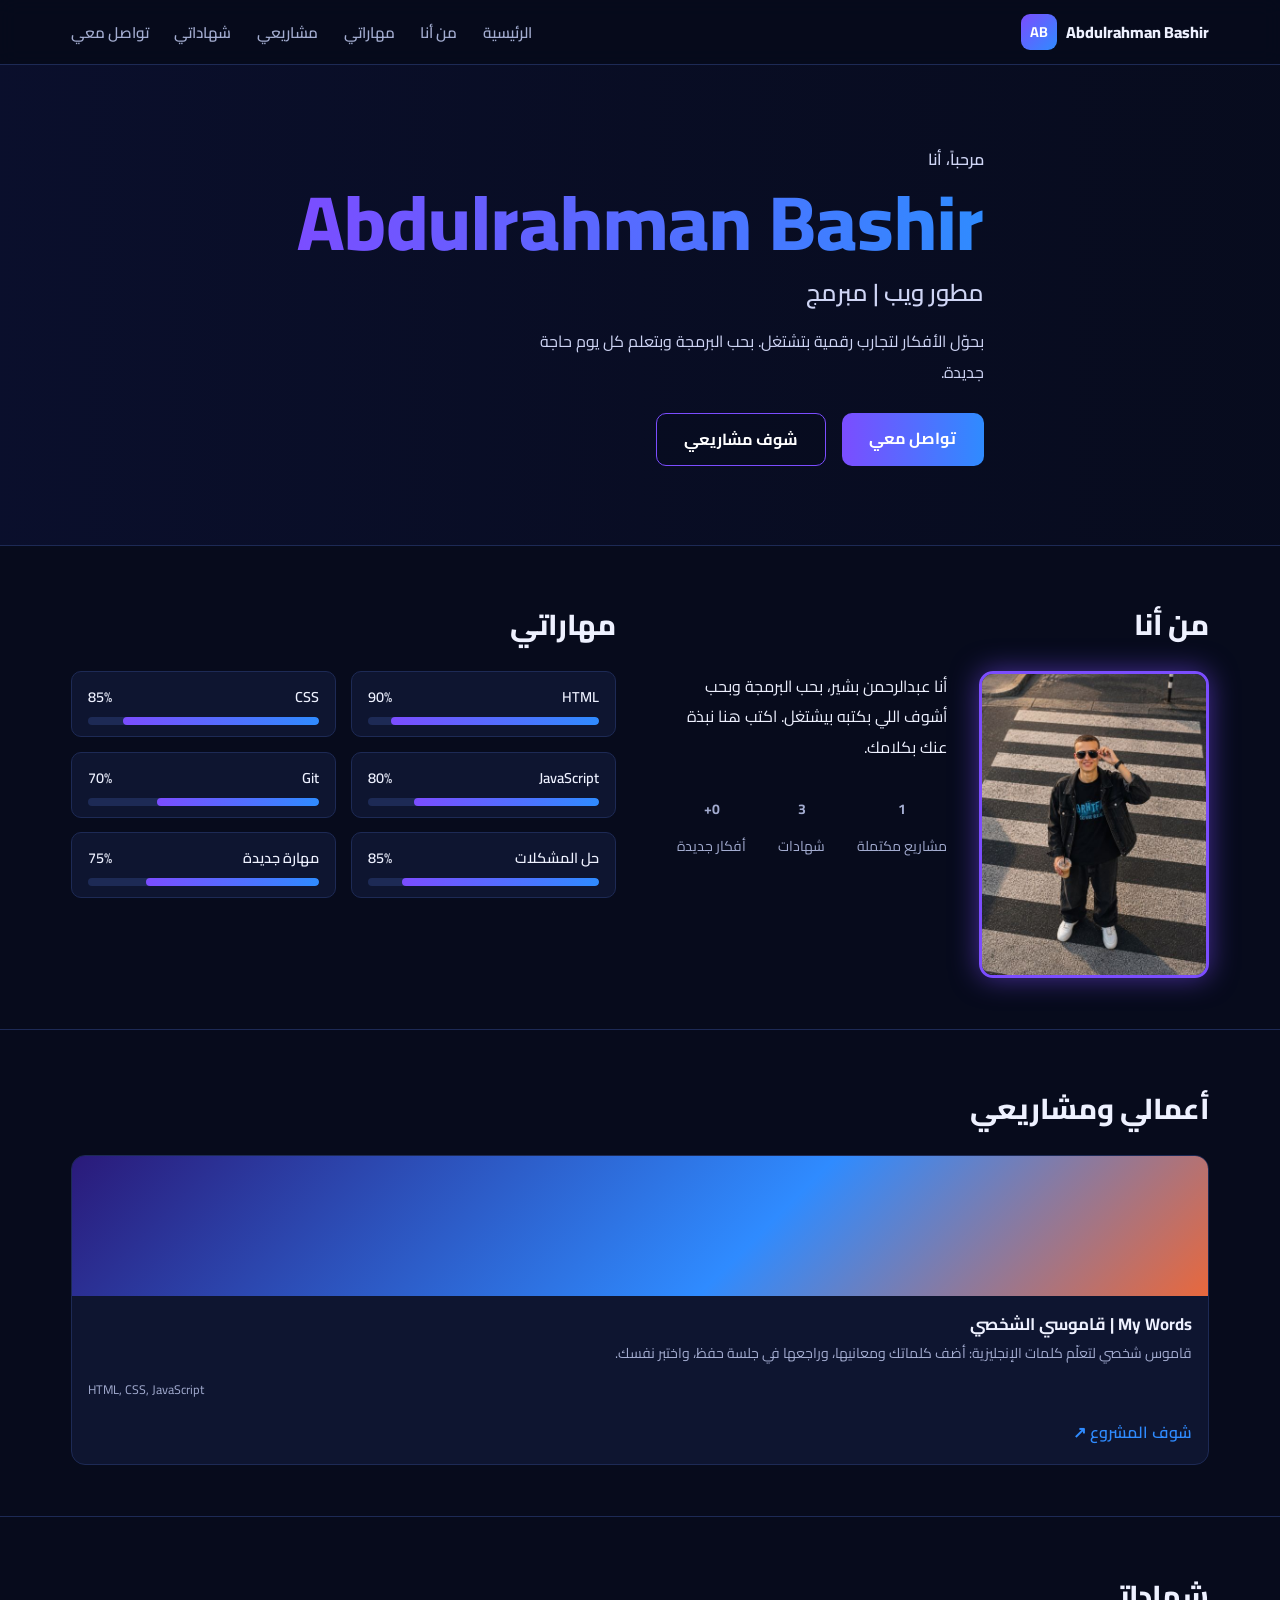
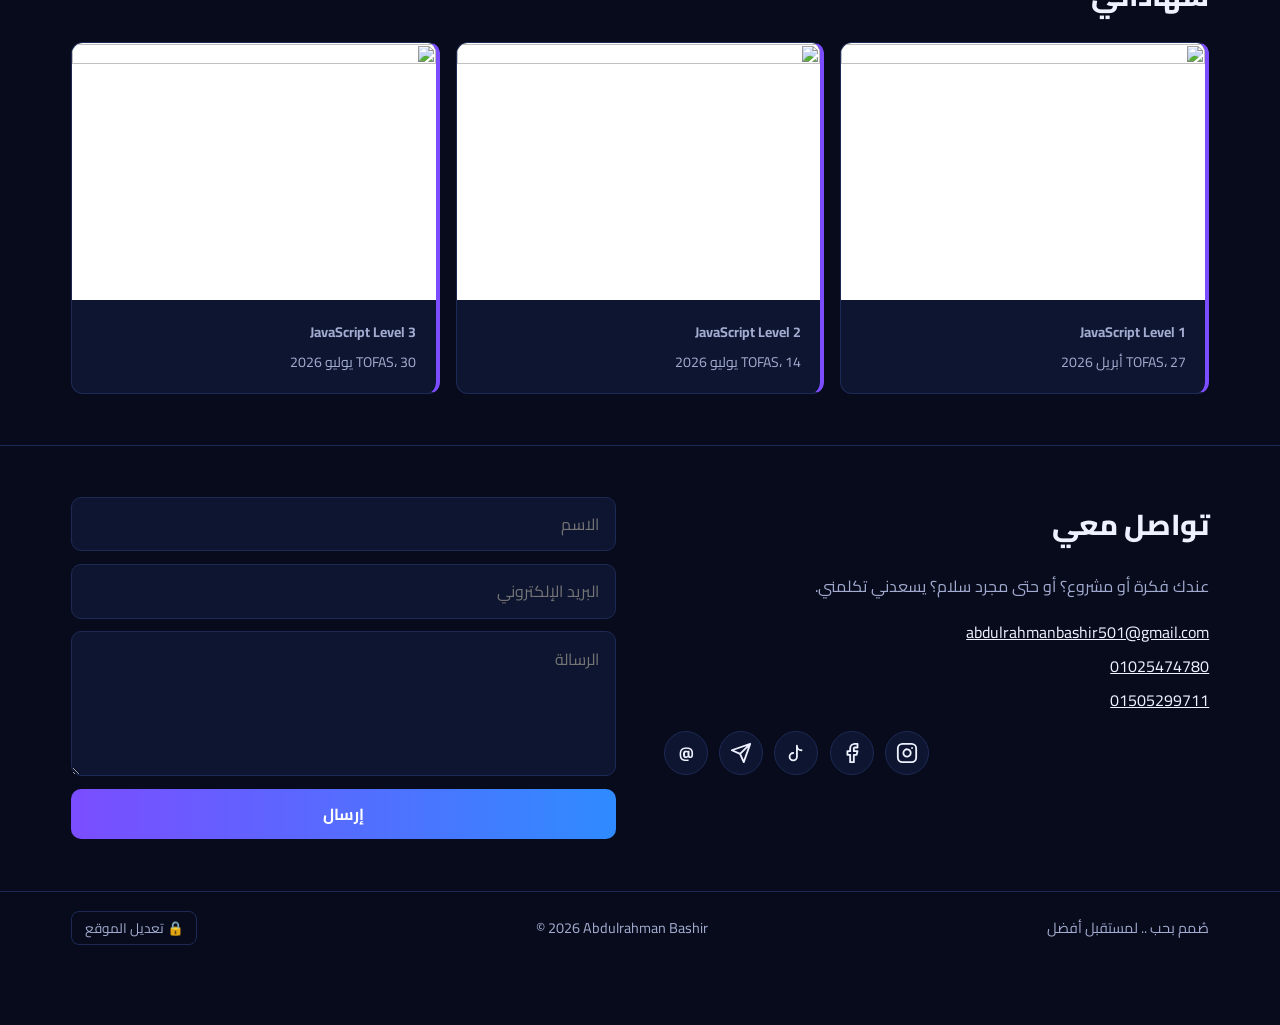
==== commit db0c9f52: "Rename Index.html to index.html" ====
--- a/index.html
+++ b/index.html
@@ -1,538 +1,140 @@
 <!DOCTYPE html>
-<html dir="rtl" lang="ar">
- <head>
-  <meta charset="utf-8"/>
-  <meta content="width=device-width,initial-scale=1" name="viewport"/>
-  <title>
-   Abdulrahman Bashir | الموقع الشخصي
-  </title>
-  <meta content="الموقع الشخصي لعبدالرحمن بشير." name="description"/>
-  <link rel="stylesheet" href="css/style.css">
- </head>
- <body>
-  <header class="nav">
-   <div class="wrap navin">
-    <a class="brand" href="#home">
-     <b>
-      AB
-     </b>
-     Abdulrahman Bashir
-    </a>
-    <nav class="links" id="links">
-     <a href="#home">
-      الرئيسية
-     </a>
-     <a href="#about">
-      من أنا
-     </a>
-     <a href="#skills">
-      مهاراتي
-     </a>
-     <a href="#projects">
-      مشاريعي
-     </a>
-     <a href="#certificates">
-      شهاداتي
-     </a>
-     <a href="#contact">
-      تواصل معي
-     </a>
-    </nav>
-    <div style="display:flex;gap:8px">
-     <button aria-label="تغيير المظهر" class="toggle" id="theme">
-      ☀️
-     </button>
-     <button aria-label="الإعدادات" class="toggle" id="adminOpen">
-      ⚙️ الإعدادات
-     </button>
-     <button aria-label="فتح القائمة" class="menu mobile" id="menu">
-      ☰
-     </button>
-    </div>
-   </div>
-  </header>
-  <main>
-   <section class="wrap hero" id="home" style="border:0">
-    <div>
-     <div class="eyebrow">
-      ✦ أهلاً بيك في عالمي الرقمي
-     </div>
-     <h1>
-      أنا
-      <span class="gradient" id="displayName">
-       Abdulrahman Bashir
-      </span>
-     </h1>
-     <h2 style="font-size:1.3rem;margin:0">
-      مبدع المستقبل
-      <span class="gradient">
-       |
-      </span>
-      صانع أفكار
-     </h2>
-     <p>
-      بحب التكنولوجيا والتصميم وصناعة التجارب الرقمية. دي مساحتي أعرض فيها أفكاري ومشاريعي، وكل حاجة بتعلمني حاجة جديدة.
-     </p>
-     <div class="actions">
-      <a class="btn primary" href="#projects">
-       شوف مشاريعي &swarrow;
-      </a>
-      <a class="btn ghost" href="#contact">
-       تواصل معايا ✉
-      </a>
-     </div>
-    </div>
-    <div class="scene">
-     <div class="orb">
-     </div>
-     <div class="glass">
-      <div class="monogram" id="heroAvatar">
-       <span>
-        AB
-       </span>
-      </div>
-      <h3>
-       ABDULRAHMAN BASHIR
-      </h3>
-      <p>
-       Dream &middot; Code &middot; Create
-      </p>
-     </div>
-     <div class="floatlabel fl1">
-      🚀 أفكار بلا حدود
-     </div>
-     <div class="floatlabel fl2">
-      💡 دايمًا بتعلّم
-     </div>
-    </div>
-   </section>
-   <section id="about">
-    <div class="wrap">
-     <h2 class="section-title">
-      مين أنا؟
-      <span class="gradient">
-       👋
-      </span>
-     </h2>
-     <p class="sub">
-      كل فكرة كبيرة بتبدأ بخطوة صغيرة، وده المكان اللي بحوّل فيه الخيال لحاجة ملموسة.
-     </p>
-     <div class="aboutgrid">
-      <article class="card">
-       <h3>
-        ✨ نبذة عني
-       </h3>
-       <p>
-        أنا عبدالرحمن بشير. دي مساحتي الشخصية لعرض معلوماتي ومشاريعي وشهاداتي وإنجازاتي.
-       </p>
-       <p>
-        الموقع ده بداية تقدر تطورها وتضيف لها إنجازاتك الحقيقية مع الوقت.
-       </p>
-      </article>
-      <article class="card">
-       <h3>
-        🎯 هدفي
-       </h3>
-       <p>
-        أجمع بين الإبداع والتكنولوجيا عشان أصنع حاجات مفيدة، شكلها جميل وتجربتها سهلة على كل الأجهزة.
-       </p>
-       <div class="stats">
-        <div class="stat">
-         <strong>
-          &infin;
-         </strong>
-         أفكار
-        </div>
-        <div class="stat">
-         <strong>
-          24/7
-         </strong>
-         فضول
-        </div>
-        <div class="stat">
-         <strong>
-          🚀
-         </strong>
-         طموح
-        </div>
-       </div>
-      </article>
-     </div>
-    </div>
-   </section>
-   <section id="skills">
-    <div class="wrap">
-     <h2 class="section-title">
-      مهاراتي واهتماماتي
-     </h2>
-     <p class="sub">
-      دي مجالات أقدر أتعلم فيها وأطوّر نفسي &mdash; عدّل النسب حسب مستواك الحقيقي.
-     </p>
-     <div class="skills">
-      <div class="card">
-       <div class="skilltop">
-        <b>
-         تصميم واجهات UI/UX
-        </b>
-        <span>
-         85%
-        </span>
-       </div>
-       <div class="bar">
-        <span style="width:85%">
-        </span>
-       </div>
-      </div>
-      <div class="card">
-       <div class="skilltop">
-        <b>
-         تطوير مواقع الويب
-        </b>
-        <span>
-         80%
-        </span>
-       </div>
-       <div class="bar">
-        <span style="width:80%">
-        </span>
-       </div>
-      </div>
-      <div class="card">
-       <div class="skilltop">
-        <b>
-         أفكار ومشاريع إبداعية
-        </b>
-        <span>
-         90%
-        </span>
-       </div>
-       <div class="bar">
-        <span style="width:90%">
-        </span>
-       </div>
-      </div>
-      <div class="card">
-       <div class="skilltop">
-        <b>
-         تصميم 3D وتجارب تفاعلية
-        </b>
-        <span>
-         70%
-        </span>
-       </div>
-       <div class="bar">
-        <span style="width:70%">
-        </span>
-       </div>
-      </div>
-     </div>
-    </div>
-   </section>
-   <section id="projects">
-    <div class="wrap">
-     <h2 class="section-title">
-      مشاريعي
-      <span class="gradient">
-       ⚡
-      </span>
-     </h2>
-     <p class="sub">
-      نماذج تقدر تستبدلها بمشاريعك الفعلية لما تكون جاهزة.
-     </p>
-     <div class="projects">
-      <article class="card project">
-       <div class="projectart">
-        🌐
-       </div>
-       <div class="projectbody">
-        <h3>
-         موقعي الشخصي
-        </h3>
-        <p>
-         مساحة رقمية للتعريف بيا وعرض مهاراتي.
-        </p>
-        <div class="tags">
-         <span class="tag">
-          HTML
-         </span>
-         <span class="tag">
-          CSS
-         </span>
-         <span class="tag">
-          تصميم
-         </span>
-        </div>
-       </div>
-      </article>
-      <article class="card project">
-       <div class="projectart">
-        🏎️
-       </div>
-       <div class="projectbody">
-        <h3>
-         لعبة سباق 3D
-        </h3>
-        <p>
-         فكرة لعبة سيارات سريعة بعالم مليان ألوان وحركة.
-        </p>
-        <div class="tags">
-         <span class="tag">
-          ألعاب
-         </span>
-         <span class="tag">
-          3D
-         </span>
-         <span class="tag">
-          إبداع
-         </span>
-        </div>
-       </div>
-      </article>
-      <article class="card project">
-       <div class="projectart">
-        🎮
-       </div>
-       <div class="projectbody">
-        <h3>
-         ركن الألعاب
-        </h3>
-        <p>
-         تجارب تفاعلية بسيطة تشتغل مباشرة من المتصفح.
-        </p>
-        <div class="tags">
-         <span class="tag">
-          ويب
-         </span>
-         <span class="tag">
-          تفاعل
-         </span>
-         <span class="tag">
-          تجربة
-         </span>
-        </div>
-       </div>
-      </article>
-     </div>
-    </div>
-   </section>
-   <section id="certificates">
-    <div class="wrap">
-     <h2 class="section-title">
-      شهاداتي
-      <span class="gradient">
-       🏅
-      </span>
-     </h2>
-     <p class="sub">
-      الشهادات والدورات التي حصلت عليها.
-     </p>
-     <div class="projects" id="certList">
-      <article class="card">
-       <h3>
-        📜 أضف شهاداتك
-       </h3>
-       <p>
-        افتح الإعدادات لإضافة اسم الشهادة والجهة المانحة وتاريخ الحصول عليها.
-       </p>
-      </article>
-     </div>
-    </div>
-   </section>
-   <section id="contact">
-    <div class="wrap">
-     <h2 class="section-title">
-      خلينا نتواصل 🤝
-     </h2>
-     <p class="sub">
-      عندك فكرة أو اقتراح؟ ابعتلي رسالة من خلال النموذج.
-     </p>
-     <div class="contactgrid">
-      <div class="card contactlist">
-       <h3>
-        📬 ابعتلي
-       </h3>
-       <p>
-        يسعدني أسمع أفكارك أو أعرف رأيك في الموقع.
-       </p>
-       <p>
-        📞
-        <b>
-         الهاتف:
-        </b>
-        <a href="tel:01025474780" id="phone1">
-         01025474780
-        </a>
-        /
-        <a href="tel:01505299711" id="phone2">
-         01505299711
-        </a>
-       </p>
-       <p>
-        ✉️
-        <b>
-         البريد:
-        </b>
-        <a href="mailto:abdulrahmanbashir501@gmail.com" id="emailLink">
-         abdulrahmanbashir501@gmail.com
-        </a>
-       </p>
-       <div class="socials" id="socialLinks">
-       </div>
-       <small>
-        ملاحظة: نموذج الرسالة بيفتح برنامج البريد عندك، ومش بيبعت بيانات لأي سيرفر.
-       </small>
-      </div>
-      <form class="card form" id="contactForm">
-       <input autocomplete="name" id="name" placeholder="اسمك" required=""/>
-       <input autocomplete="email" id="email" placeholder="بريدك الإلكتروني (اختياري)" type="email"/>
-       <textarea id="message" maxlength="5000" placeholder="اكتب رسالتك هنا..." required=""></textarea>
-       <button class="btn primary" type="submit">
-        جهّز رسالة ✉
-       </button>
-       <div id="formNote" style="color:var(--muted);font-size:.85rem">
-       </div>
-      </form>
-     </div>
-    </div>
-   </section>
-  </main>
-  <footer class="foot">
-   <div class="wrap">
-    صُنع بشغف ✦ El Pod
-    <span id="year">
-    </span>
-    &mdash; خطوة صغيرة لمستقبل كبير.
-   </div>
-  </footer>
-  <script src="js/script.js" defer></script>
-  
-  <div aria-labelledby="adminTitle" aria-modal="true" class="admin-modal" id="adminModal" role="dialog">
-   <div class="admin-box">
-    <button class="toggle" id="adminClose" style="float:left" type="button">
-     ✕ إغلاق
-    </button>
-    <h2 id="adminTitle">
-     ⚙️ إعدادات الموقع
-    </h2>
-    <div id="loginPanel">
-     <p>
-      أدخل كلمة مرور الإعدادات.
-     </p>
-     <label>
-      كلمة المرور
-     </label>
-     <input autocomplete="current-password" id="adminPassword" placeholder="كلمة المرور" type="password"/>
-     <div class="admin-actions">
-      <button class="btn primary" id="loginBtn">
-       دخول
-      </button>
-     </div>
-     <p class="admin-note">
-      تنبيه: كلمة المرور هنا تحمي لوحة التعديل داخل المتصفح فقط، وليست حماية خادمية.
-     </p>
-    </div>
-    <div hidden="" id="editorPanel">
-     <p class="admin-note">
-      التغييرات تُحفظ في هذا المتصفح فقط. احتفظ بنسخة احتياطية، ولا تضع معلومات سرية في موقع عام.
-     </p>
-     <div class="admin-grid">
-      <div>
-       <label>
-        الاسم المعروض
-       </label>
-       <input id="editName"/>
-      </div>
-      <div>
-       <label>
-        رقم الهاتف الأول
-       </label>
-       <input id="editPhone1"/>
-      </div>
-      <div>
-       <label>
-        رقم الهاتف الثاني
-       </label>
-       <input id="editPhone2"/>
-      </div>
-      <div>
-       <label>
-        البريد الإلكتروني
-       </label>
-       <input id="editEmail" type="email"/>
-      </div>
-      <div style="grid-column:1/-1">
-       <label>
-        صورتك الشخصية (اختَر صورة من جهازك)
-       </label>
-       <input accept="image/*" id="editProfileImage" type="file"/>
-       <img alt="معاينة الصورة الشخصية" class="profile-preview" hidden="" id="profilePreview"/>
-       <button class="btn ghost" id="removeProfileImage" type="button">
-        حذف الصورة الشخصية
-       </button>
-       <p class="admin-note">
-        يتم تصغير الصورة لتناسب التخزين في هذا المتصفح.
-       </p>
-      </div>
-      <div style="grid-column:1/-1">
-       <label>
-        نبذة عنك
-       </label>
-       <textarea id="editAbout"></textarea>
-      </div>
-      <div style="grid-column:1/-1">
-       <label>
-        روابط التواصل (كل رابط في سطر بهذا الشكل: الاسم | الرابط)
-       </label>
-       <textarea id="editSocials" placeholder="Instagram | https://..."></textarea>
-      </div>
-     </div>
-     <hr style="border-color:#263654;margin:20px 0"/>
-     <h3>
-      إظهار أو إخفاء الأقسام
-     </h3>
-     <div class="admin-grid" id="sectionToggles">
-     </div>
-     <hr style="border-color:#263654;margin:20px 0"/>
-     <h3>
-      الشهادات
-     </h3>
-     <div id="adminCerts">
-     </div>
-     <div class="admin-grid">
-      <div>
-       <label>
-        اسم الشهادة
-       </label>
-       <input id="certName" placeholder="مثال: أساسيات البرمجة"/>
-      </div>
-      <div>
-       <label>
-        الجهة المانحة / التاريخ
-       </label>
-       <input id="certIssuer" placeholder="الجهة &mdash; 2026"/>
-      </div>
-     </div>
-     <div class="admin-actions">
-      <button class="btn ghost" id="addCert">
-       + إضافة شهادة
-      </button>
-     </div>
-     <div class="admin-actions">
-      <button class="btn primary" id="saveSettings">
-       حفظ التغييرات
-      </button>
-      <button class="btn ghost" id="exportSettings">
-       تصدير نسخة احتياطية
-      </button>
-      <button class="btn ghost danger" id="resetSettings">
-       إعادة ضبط التعديلات
-      </button>
-     </div>
-     <p aria-live="polite" class="admin-note" id="saveNote">
-     </p>
-    </div>
-   </div>
-  </div>
-  
- </body>
-</html>
+<html lang="ar" dir="rtl" data-theme="dark" style="color-scheme: dark;"><head>
+<meta charset="utf-8">
+<meta name="viewport" content="width=device-width, initial-scale=1, viewport-fit=cover">
+<title>Abdulrahman Bashir – مطور ويب</title>
+<link rel="stylesheet" href="https://fonts.googleapis.com/css2?family=Cairo:wght@400;600;800&amp;family=Caveat:wght@500&amp;display=swap">
+<style>
+:root{--bg:#070b1c;--panel:#0e1530;--line:#1d2a55;--ink:#eef1ff;--mute:#a3acd0;--p1:#7b4dff;--p2:#2f8bff;--nav:rgba(7,11,28,.85);box-sizing:border-box;padding-top:env(safe-area-inset-top,0px);padding-bottom:env(safe-area-inset-bottom,0px)}
+:root:not([data-theme="dark"]){color-scheme:dark light}
+@media (prefers-color-scheme:light){:root:not([data-theme="dark"]){--bg:#eef1fb;--panel:#fff;--line:#cdd5ef;--ink:#10163a;--mute:#4e587f;--nav:rgba(238,241,251,.88)}}
+:root[data-theme="light"]{--bg:#eef1fb;--panel:#fff;--line:#cdd5ef;--ink:#10163a;--mute:#4e587f;--nav:rgba(238,241,251,.88)}
+*,*::before,*::after{box-sizing:inherit}
+html{scroll-behavior:smooth;scroll-padding-top:4.5rem}
+body{margin:0;background:var(--bg);color:var(--ink);font:400 1rem/1.9 Cairo,Tahoma,sans-serif}
+.wrap{max-width:1180px;margin:0 auto;padding:0 1.3rem}
+.grad{background:linear-gradient(90deg,var(--p1),var(--p2));-webkit-background-clip:text;background-clip:text;color:transparent}
+nav{position:sticky;top:0;z-index:5;background:var(--nav);backdrop-filter:blur(10px);border-bottom:1px solid var(--line);padding-top:env(safe-area-inset-top,0px)}
+nav .wrap{display:flex;align-items:center;justify-content:space-between;gap:1rem;height:64px}
+.logo{display:flex;align-items:center;gap:.6rem;font-weight:800;color:var(--ink);text-decoration:none;direction:ltr}
+.logo b{display:grid;place-items:center;width:36px;height:36px;border-radius:9px;background:linear-gradient(135deg,var(--p1),var(--p2));color:#fff;font-size:.9rem}
+nav ul{display:flex;gap:1.6rem;list-style:none;margin:0;padding:0}
+nav ul a{color:var(--mute);text-decoration:none;font-weight:600;font-size:.95rem}
+nav ul a:hover{color:var(--p2)}
+a:focus-visible,button:focus-visible,input:focus-visible,textarea:focus-visible{outline:3px solid var(--p2);outline-offset:2px}
+.hero{position:relative;overflow:hidden;min-height:480px;display:flex;align-items:center;background:linear-gradient(to left,rgba(7,11,28,.9) 0%,rgba(7,11,28,.6) 50%,rgba(7,11,28,.2) 100%),url(/_blob/4edd3d3aac37f1fed36487d3cfabdf61) center/cover no-repeat,#0b1030;color:#eef1ff}
+.hero svg{position:absolute;inset:auto 0 0 0;width:100%;height:46%}
+.hero .wrap{position:relative;padding-block:3rem}
+.hero h1{font-size:clamp(2.4rem,7vw,4.8rem);line-height:1.15;font-weight:800;margin:.2rem 0;direction:ltr;text-align:right}
+.hero .role{font-size:1.5rem;font-weight:600;margin:0}
+.hero p{max-width:30em;margin:.7rem 0 0;color:#cfd5f5}
+.btns{display:flex;flex-wrap:wrap;gap:1rem;margin-top:1.6rem}
+.btn{display:inline-block;padding:.65rem 1.7rem;border-radius:10px;text-decoration:none;color:#fff;background:linear-gradient(90deg,var(--p1),var(--p2));border:0;font:700 1rem Cairo,sans-serif;cursor:pointer}
+.btn.o{background:rgba(7,11,28,.4);border:1.5px solid var(--p1)}
+.motto{position:absolute;inset-inline-start:42%;top:18%;font:500 2.1rem/1.1 Caveat,cursive;color:#c9c3ff;transform:rotate(-8deg);direction:ltr;opacity:.9}
+section{padding:3.2rem 0;border-top:1px solid var(--line)}
+h2{font-size:1.8rem;font-weight:800;margin:0 0 1.2rem}
+.two{display:grid;grid-template-columns:1fr 1fr;gap:3rem}
+.about{display:grid;grid-template-columns:230px 1fr;gap:2rem;align-items:start}
+.photo{aspect-ratio:3/4;border-radius:14px;border:3px solid var(--p1);box-shadow:0 0 28px rgba(123,77,255,.55);background:linear-gradient(160deg,#1b1458,#0e1530);display:grid;place-items:center;font-size:3rem;font-weight:800;color:#8d96c8;overflow:hidden}
+.photo img,.cimg{width:100%;height:100%;object-fit:cover;object-position:top}
+.stats{display:flex;gap:2rem;margin-top:1.2rem}
+.stats div{text-align:center}.stats b{display:block;font-size:1.6rem}.stats span{color:var(--mute);font-size:.88rem}
+.skills{display:grid;grid-template-columns:1fr 1fr;gap:.9rem}
+.sk{background:var(--panel);border:1px solid var(--line);border-radius:10px;padding:.7rem 1rem;position:relative}
+.sk .r{display:flex;justify-content:space-between;font-size:.9rem;font-weight:600}
+.bar{height:8px;border-radius:9px;background:var(--line);margin-top:.4rem;overflow:hidden}
+.bar i{display:block;height:100%;width:var(--w);border-radius:9px;background:linear-gradient(90deg,var(--p1),var(--p2));animation:fill 1.6s ease-out both}
+@keyframes fill{from{width:0}}
+.cards{display:grid;grid-template-columns:repeat(auto-fit,minmax(230px,1fr));gap:1.2rem}
+.card{background:var(--panel);border:1px solid var(--line);border-radius:14px;overflow:hidden;position:relative}
+.card .th{height:140px;background:linear-gradient(135deg,#2a1a7a,#2f8bff 60%,#e8683d)}
+.card:nth-child(2n) .th{background:linear-gradient(135deg,#0b2a5c,#7b4dff 60%,#ff5d9e)}
+.card:nth-child(3n) .th{background:linear-gradient(135deg,#13403a,#2f8bff 70%,#7b4dff)}
+.card h3{margin:.8rem 1rem .1rem;font-size:1.05rem}.card p{margin:0 1rem;color:var(--mute);font-size:.88rem;line-height:1.6}
+.tags{padding:.8rem 1rem 1rem;direction:ltr;font-size:.78rem;color:var(--mute)}
+.certs{list-style:none;margin:0;padding:0;display:grid;grid-template-columns:repeat(auto-fit,minmax(min(100%,340px),1fr));gap:1rem}
+.certs li{background:var(--panel);border:1px solid var(--line);border-radius:12px;overflow:hidden;border-inline-start:4px solid var(--p1);position:relative}
+.certs .cimg{height:auto;aspect-ratio:1100/777;display:block;object-fit:contain;background:#fff}.certs .tx{padding:1rem 1.2rem}.certs b{display:block}.certs .tx span{color:var(--mute);font-size:.88rem}
+form{display:grid;gap:.8rem}
+input,textarea{width:100%;background:var(--panel);border:1px solid var(--line);border-radius:10px;padding:.7rem 1rem;color:var(--ink);font:400 1rem Cairo,sans-serif}
+.info a{display:block;color:var(--ink);margin:.2rem 0;direction:ltr;text-align:right}
+footer{border-top:1px solid var(--line);padding:1.2rem 0 5rem;color:var(--mute);font-size:.9rem}
+footer .wrap{display:flex;justify-content:space-between;flex-wrap:wrap;gap:.5rem;align-items:center}
+#lock{background:none;border:1px solid var(--line);color:var(--mute);border-radius:8px;padding:.2rem .8rem;cursor:pointer;font:400 .85rem Cairo,sans-serif}
+[contenteditable]{outline:1px dashed var(--p2);border-radius:4px;min-width:1.5em;display:inline-block;-webkit-text-fill-color:currentColor}
+.hero .grad [contenteditable]{-webkit-text-fill-color:#9db4ff}
+.x{position:absolute;top:6px;inset-inline-end:6px;z-index:2;background:#d33;color:#fff;border:0;border-radius:6px;cursor:pointer;width:26px;height:26px}
+.add,.up{display:inline-block;margin-top:.8rem;background:var(--panel);color:var(--ink);border:1px dashed var(--p2);border-radius:8px;padding:.3rem .9rem;cursor:pointer;font:600 .85rem Cairo,sans-serif}
+.up input{display:none}
+#bar{position:fixed;inset:auto 0 0 0;z-index:9;background:var(--panel);border-top:2px solid var(--p1);padding:.7rem 1rem calc(.7rem + env(safe-area-inset-bottom,0px));display:flex;gap:.8rem;align-items:center;justify-content:center;flex-wrap:wrap}
+#pw{position:fixed;inset:0;z-index:10;background:rgba(0,0,0,.6);display:grid;place-items:center}
+#pw div{background:var(--panel);border:1px solid var(--line);border-radius:14px;padding:1.4rem;display:grid;gap:.8rem;width:min(320px,90vw)}
+[hidden]{display:none!important}
+@media (max-width:860px){.two,.about{grid-template-columns:1fr}.photo{max-width:220px}nav ul{display:none}.motto{display:none}}
+@media (prefers-reduced-motion:reduce){.bar i{animation:none}}
+.soc{display:flex;gap:.7rem;margin-top:1rem;direction:ltr}.soc a{display:grid;place-items:center;width:44px;height:44px;border-radius:50%;border:1px solid var(--line);background:var(--panel);color:var(--ink);margin:0}.soc a:hover{border-color:var(--p2);color:var(--p2)}.soon{grid-column:1/-1;margin:0;padding:2.5rem 1rem;text-align:center;border:1px dashed var(--line);border-radius:14px;color:var(--mute);font-size:1.2rem}
+.vis{display:inline-block;margin:0 1rem 1rem;color:var(--p2);font-weight:600;text-decoration:none}.vis:hover{text-decoration:underline}
+</style>
+</head>
+<body>
+<nav><div class="wrap">
+  <a class="logo" href="#home"><b>AB</b>Abdulrahman Bashir</a>
+  <ul><li><a href="#home">الرئيسية</a></li><li><a href="#about">من أنا</a></li><li><a href="#skills">مهاراتي</a></li><li><a href="#projects">مشاريعي</a></li><li><a href="#certs">شهاداتي</a></li><li><a href="#contact">تواصل معي</a></li></ul>
+</div></nav>
+<div id="app"><header class="hero" id="home"><div class="wrap"><p style="margin:0;font-weight:600"><span data-k="t.hello">مرحباً، أنا</span></p><h1 class="grad"><span data-k="t.name">Abdulrahman Bashir</span></h1><p class="role"><span data-k="t.role">مطور ويب | مبرمج</span></p><p><span data-k="t.intro">بحوّل الأفكار لتجارب رقمية بتشتغل. بحب البرمجة وبتعلم كل يوم حاجة جديدة.</span></p><div class="btns"><a class="btn" href="#contact">تواصل معي</a><a class="btn o" href="#projects">شوف مشاريعي</a></div></div></header><section id="about"><div class="wrap two"><div><h2>من أنا</h2><div class="about"><div><div class="photo"><img src="[data-uri]" alt="Abdulrahman Bashir"></div></div><div><p style="margin:0"><span data-k="t.about">أنا عبدالرحمن بشير، بحب البرمجة وبحب أشوف اللي بكتبه بيشتغل. اكتب هنا نبذة عنك بكلامك.</span></p><div class="stats"><div><b><span data-k="stats.0.n">0+</span></b><span><span data-k="stats.0.l">مشاريع مكتملة</span></span></div><div><b><span data-k="stats.1.n">3</span></b><span><span data-k="stats.1.l">شهادات</span></span></div><div><b><span data-k="stats.2.n">0+</span></b><span><span data-k="stats.2.l">أفكار جديدة</span></span></div></div></div></div></div><div id="skills"><h2>مهاراتي</h2><div class="skills"><div class="sk"><div class="r"><span><span data-k="skills.0.n">HTML</span></span><span><span data-k="skills.0.v">90</span>%</span></div><div class="bar"><i style="--w:90%"></i></div></div><div class="sk"><div class="r"><span><span data-k="skills.1.n">CSS</span></span><span><span data-k="skills.1.v">85</span>%</span></div><div class="bar"><i style="--w:85%"></i></div></div><div class="sk"><div class="r"><span><span data-k="skills.2.n">JavaScript</span></span><span><span data-k="skills.2.v">80</span>%</span></div><div class="bar"><i style="--w:80%"></i></div></div><div class="sk"><div class="r"><span><span data-k="skills.3.n">Git</span></span><span><span data-k="skills.3.v">70</span>%</span></div><div class="bar"><i style="--w:70%"></i></div></div><div class="sk"><div class="r"><span><span data-k="skills.4.n">حل المشكلات</span></span><span><span data-k="skills.4.v">85</span>%</span></div><div class="bar"><i style="--w:85%"></i></div></div><div class="sk"><div class="r"><span><span data-k="skills.5.n">مهارة جديدة</span></span><span><span data-k="skills.5.v">75</span>%</span></div><div class="bar"><i style="--w:75%"></i></div></div></div></div></div></section><section id="projects"><div class="wrap"><h2>أعمالي ومشاريعي</h2><div class="cards"><p class="soon"><span data-k="t.soon">ستكون متاحة قريباً</span></p></div></div></section><section id="certs"><div class="wrap"><h2>شهاداتي</h2><ul class="certs"><li><img class="cimg" src="/_blob/fd4cd71ffdd620c94576506397fb0163" alt=""><div class="tx"><b><span data-k="certs.0.n">JavaScript Level 1</span></b><span><span data-k="certs.0.s">TOFAS، 27 أبريل 2026</span></span></div></li><li><img class="cimg" src="/_blob/1ee2bbb36c810268d10ad000bb963a6e" alt=""><div class="tx"><b><span data-k="certs.1.n">JavaScript Level 2</span></b><span><span data-k="certs.1.s">TOFAS، 14 يوليو 2026</span></span></div></li><li><img class="cimg" src="/_blob/cc6ef918a82923aeb6997a46f10f5629" alt=""><div class="tx"><b><span data-k="certs.2.n">JavaScript Level 3</span></b><span><span data-k="certs.2.s">TOFAS، 30 يوليو 2026</span></span></div></li></ul></div></section><section id="contact"><div class="wrap two"><div class="info"><h2>تواصل معي</h2><p style="margin-top:0;color:var(--mute)"><span data-k="t.cta">عندك فكرة أو مشروع؟ أو حتى مجرد سلام؟ يسعدني تكلمني.</span></p><a href="mailto:abdulrahmanbashir501@gmail.com">abdulrahmanbashir501@gmail.com</a><a href="tel:+201025474780">01025474780</a><a href="tel:+201505299711">01505299711</a><div class="soc"><a href="https://www.threads.com/@abdulrahmanbashir781" target="_blank" rel="noopener" aria-label="threads"><svg viewBox="0 0 24 24" width="22" height="22" fill="none" stroke="currentColor" stroke-width="2" stroke-linecap="round" stroke-linejoin="round" aria-hidden="true"><text x="12" y="17" text-anchor="middle" font-size="16" font-weight="700" fill="currentColor" stroke="none">@</text></svg></a><a href="https://t.me/abdulrahmanBashir2009" target="_blank" rel="noopener" aria-label="telegram"><svg viewBox="0 0 24 24" width="22" height="22" fill="none" stroke="currentColor" stroke-width="2" stroke-linecap="round" stroke-linejoin="round" aria-hidden="true"><path d="M22 2 11 13M22 2l-7 20-4-9-9-4z"></path></svg></a><a href="https://www.tiktok.com/@abdulrahmanbashir1212" target="_blank" rel="noopener" aria-label="tiktok"><svg viewBox="0 0 24 24" width="22" height="22" fill="none" stroke="currentColor" stroke-width="2" stroke-linecap="round" stroke-linejoin="round" aria-hidden="true"><path d="M9 12a4 4 0 1 0 4 4V4a5 5 0 0 0 5 5"></path></svg></a><a href="https://www.facebook.com/share/19k3R8kptK/" target="_blank" rel="noopener" aria-label="facebook"><svg viewBox="0 0 24 24" width="22" height="22" fill="none" stroke="currentColor" stroke-width="2" stroke-linecap="round" stroke-linejoin="round" aria-hidden="true"><path d="M18 2h-3a5 5 0 0 0-5 5v3H7v4h3v8h4v-8h3l1-4h-4V7a1 1 0 0 1 1-1h3z"></path></svg></a><a href="https://www.instagram.com/abdulrahmanbashir2009" target="_blank" rel="noopener" aria-label="instagram"><svg viewBox="0 0 24 24" width="22" height="22" fill="none" stroke="currentColor" stroke-width="2" stroke-linecap="round" stroke-linejoin="round" aria-hidden="true"><rect x="2" y="2" width="20" height="20" rx="5"></rect><path d="M16 11.37A4 4 0 1 1 12.63 8 4 4 0 0 1 16 11.37z"></path><path d="M17.5 6.5h.01"></path></svg></a></div></div><form action="mailto:abdulrahmanbashir501@gmail.com" method="post" enctype="text/plain"><input name="name" placeholder="الاسم" aria-label="الاسم"><input name="email" type="email" placeholder="البريد الإلكتروني" aria-label="البريد الإلكتروني"><textarea name="message" rows="4" placeholder="الرسالة" aria-label="الرسالة"></textarea><button class="btn" type="submit">إرسال</button></form></div></section></div>
+<footer><div class="wrap"><span>صُمم بحب .. لمستقبل أفضل</span><span dir="ltr">© 2026 Abdulrahman Bashir</span><button id="lock" type="button">🔒 تعديل الموقع</button></div></footer>
+<div id="bar" hidden=""><span id="msg">تم رفع الصورة، اضغط حفظ</span><button class="btn" id="save" type="button">حفظ التعديلات</button><button class="btn o" id="cancel" type="button">إلغاء</button></div>
+<div id="pw" hidden=""><div><b>كلمة السر</b><input type="password" id="pwi" autocomplete="off" aria-label="كلمة السر"><span id="pwe" style="color:#ff7b72" hidden="">كلمة السر غلط</span><button class="btn" id="pwok" type="button">دخول</button><button class="btn o" id="pwno" type="button">إلغاء</button></div></div>
+<script type="application/json" id="data">{"t": {"hello": "مرحباً، أنا", "name": "Abdulrahman Bashir", "role": "مطور ويب | مبرمج", "intro": "بحوّل الأفكار لتجارب رقمية بتشتغل. بحب البرمجة وبتعلم كل يوم حاجة جديدة.", "about": "أنا عبدالرحمن بشير، بحب البرمجة وبحب أشوف اللي بكتبه بيشتغل. اكتب هنا نبذة عنك بكلامك.", "cta": "عندك فكرة أو مشروع؟ أو حتى مجرد سلام؟ يسعدني تكلمني.", "email": "abdulrahmanbashir501@gmail.com", "p1": "01025474780", "p2": "01505299711", "soon": "ستكون متاحة قريباً"}, "photo": "[data-uri]", "stats": [{"n": "1", "l": "مشاريع مكتملة"}, {"n": "3", "l": "شهادات"}, {"n": "0+", "l": "أفكار جديدة"}], "skills": [{"n": "HTML", "v": 90}, {"n": "CSS", "v": 85}, {"n": "JavaScript", "v": 80}, {"n": "Git", "v": 70}, {"n": "حل المشكلات", "v": 85}, {"n": "مهارة جديدة", "v": 75}], "projects": [{"title": "My Words | قاموسي الشخصي", "desc": "قاموس شخصي لتعلّم كلمات الإنجليزية: أضف كلماتك ومعانيها، وراجعها في جلسة حفظ، واختبر نفسك.", "tags": ["HTML", "CSS", "JavaScript"], "url": "https://abdulrahmanbashir501-oss.github.io/English-study-/"}], "certs": [{"n": "JavaScript Level 1", "s": "TOFAS، 27 أبريل 2026", "img": "/_blob/fd4cd71ffdd620c94576506397fb0163"}, {"n": "JavaScript Level 2", "s": "TOFAS، 14 يوليو 2026", "img": "/_blob/1ee2bbb36c810268d10ad000bb963a6e"}, {"n": "JavaScript Level 3", "s": "TOFAS، 30 يوليو 2026", "img": "/_blob/cc6ef918a82923aeb6997a46f10f5629"}]}</script>
+<script>
+var D=JSON.parse(document.getElementById('data').textContent),edit=false,H='7a397ff567849fe7097b2e121fbde416f1b89780a233c0318828646bf071241c';
+var $=function(i){return document.getElementById(i)};
+var e=function(s){return String(s).replace(/[&<>"]/g,function(c){return{'&':'&amp;','<':'&lt;','>':'&gt;','"':'&quot;'}[c]})};
+function K(k,v){return '<span data-k="'+k+'"'+(edit?' contenteditable="plaintext-only"':'')+'>'+e(v)+'</span>'}
+function X(p){return edit?'<button class="x" type="button" data-rm="'+p+'" aria-label="حذف">×</button>':''}
+var SOC=[['threads','https://www.threads.com/@abdulrahmanbashir781','<text x="12" y="17" text-anchor="middle" font-size="16" font-weight="700" fill="currentColor" stroke="none">@</text>'],['telegram','https://t.me/abdulrahmanBashir2009','<path d="M22 2 11 13M22 2l-7 20-4-9-9-4z"/>'],['tiktok','https://www.tiktok.com/@abdulrahmanbashir1212','<path d="M9 12a4 4 0 1 0 4 4V4a5 5 0 0 0 5 5"/>'],['facebook','https://www.facebook.com/share/19k3R8kptK/','<path d="M18 2h-3a5 5 0 0 0-5 5v3H7v4h3v8h4v-8h3l1-4h-4V7a1 1 0 0 1 1-1h3z"/>'],['instagram','https://www.instagram.com/abdulrahmanbashir2009','<rect x="2" y="2" width="20" height="20" rx="5"/><path d="M16 11.37A4 4 0 1 1 12.63 8 4 4 0 0 1 16 11.37z"/><path d="M17.5 6.5h.01"/>']];
+function soc(){return '<div class="soc">'+SOC.map(function(x){return '<a href="'+x[1]+'" target="_blank" rel="noopener" aria-label="'+x[0]+'"><svg viewBox="0 0 24 24" width="22" height="22" fill="none" stroke="currentColor" stroke-width="2" stroke-linecap="round" stroke-linejoin="round" aria-hidden="true">'+x[2]+'</svg></a>'}).join('')+'</div>'}
+function render(){
+var t=D.t,h='';
+h+='<header class="hero" id="home"><div class="wrap"><p style="margin:0;font-weight:600">'+K('t.hello',t.hello)+'</p><h1 class="grad">'+K('t.name',t.name)+'</h1><p class="role">'+K('t.role',t.role)+'</p><p>'+K('t.intro',t.intro)+'</p><div class="btns"><a class="btn" href="#contact">تواصل معي</a><a class="btn o" href="#projects">شوف مشاريعي</a></div></div></header>';
+h+='<section id="about"><div class="wrap two"><div><h2>من أنا</h2><div class="about"><div><div class="photo">'+(D.photo?'<img src="'+D.photo+'" alt="Abdulrahman Bashir">':'ع ب')+'</div>'+(edit?'<label class="up">تغيير الصورة<input type="file" accept="image/*" id="ph"></label>':'')+'</div><div><p style="margin:0">'+K('t.about',t.about)+'</p><div class="stats">';
+D.stats.forEach(function(s,i){h+='<div><b>'+K('stats.'+i+'.n',s.n)+'</b><span>'+K('stats.'+i+'.l',s.l)+'</span></div>'});
+h+='</div></div></div></div><div id="skills"><h2>مهاراتي</h2><div class="skills">';
+D.skills.forEach(function(s,i){h+='<div class="sk">'+X('skills.'+i)+'<div class="r"><span>'+K('skills.'+i+'.n',s.n)+'</span><span>'+K('skills.'+i+'.v',s.v)+'%</span></div><div class="bar"><i style="--w:'+Math.min(100,+s.v||0)+'%"></i></div></div>'});
+h+='</div>'+(edit?'<button class="add" type="button" data-add="skills">+ مهارة</button>':'')+'</div></div></section>';
+h+='<section id="projects"><div class="wrap"><h2>أعمالي ومشاريعي</h2><div class="cards">';
+D.projects.forEach(function(p,i){h+='<div class="card">'+X('projects.'+i)+'<div class="th"></div><h3>'+K('projects.'+i+'.title',p.title)+'</h3><p>'+K('projects.'+i+'.desc',p.desc)+'</p><div class="tags">'+K('projects.'+i+'.tags',p.tags.join(', '))+'</div>'+(edit?'<div class="tags">رابط: '+K('projects.'+i+'.url',p.url||'')+'</div>':(p.url?'<a class="vis" href="'+e(p.url)+'" target="_blank" rel="noopener">شوف المشروع ↗</a>':''))+'</div>'});
+if(!D.projects.length)h+='<p class="soon">'+K('t.soon',t.soon||'ستكون متاحة قريباً')+'</p>';
+h+='</div>'+(edit?'<button class="add" type="button" data-add="projects">+ مشروع</button>':'')+'</div></section>';
+h+='<section id="certs"><div class="wrap"><h2>شهاداتي</h2><ul class="certs">';
+D.certs.forEach(function(c,i){h+='<li>'+X('certs.'+i)+(c.img?'<img class="cimg" src="'+e(c.img)+'" alt="">':'')+'<div class="tx"><b>'+K('certs.'+i+'.n',c.n)+'</b><span>'+K('certs.'+i+'.s',c.s)+'</span>'+(edit?'<br><label class="up">'+(c.img?'تغيير الصورة':'رفع صورة الشهادة')+'<input type="file" accept="image/*" data-img="'+i+'"></label>':'')+'</div></li>'});
+h+='</ul>'+(edit?'<button class="add" type="button" data-add="certs">+ شهادة</button>':'')+'</div></section>';
+var tel=function(p){return 'tel:+2'+p.replace(/\D/g,'')};
+h+='<section id="contact"><div class="wrap two"><div class="info"><h2>تواصل معي</h2><p style="margin-top:0;color:var(--mute)">'+K('t.cta',t.cta)+'</p>'+(edit?'<div dir="ltr">'+K('t.email',t.email)+'<br>'+K('t.p1',t.p1)+'<br>'+K('t.p2',t.p2)+'</div>':'<a href="mailto:'+e(t.email)+'">'+e(t.email)+'</a><a href="'+tel(t.p1)+'">'+e(t.p1)+'</a><a href="'+tel(t.p2)+'">'+e(t.p2)+'</a>')+soc()+'</div><form action="mailto:'+e(t.email)+'" method="post" enctype="text/plain"><input name="name" placeholder="الاسم" aria-label="الاسم"><input name="email" type="email" placeholder="البريد الإلكتروني" aria-label="البريد الإلكتروني"><textarea name="message" rows="4" placeholder="الرسالة" aria-label="الرسالة"></textarea><button class="btn" type="submit">إرسال</button></form></div></section>';
+$('app').innerHTML=h;$('bar').hidden=!edit}
+function put(o,p,v){var a=p.split('.'),i;for(i=0;i<a.length-1;i++)o=o[a[i]];var k=a[a.length-1];
+if(k==='tags')v=v.split(/[,،]/).map(function(x){return x.trim()}).filter(Boolean);else if(k==='v')v=Math.max(0,Math.min(100,parseInt(v)||0));o[k]=v}
+function collect(){document.querySelectorAll('[data-k]').forEach(function(el){put(D,el.dataset.k,el.textContent.trim())})}
+var NEW={skills:{n:'مهارة جديدة',v:70},projects:{title:'اسم المشروع',desc:'سطر عن المشروع.',tags:['Tech'],url:''},certs:{n:'اسم الشهادة',s:'الجهة المانحة، السنة',img:''}};
+function shrink(f){return createImageBitmap(f).then(function(b){var w=Math.min(480,b.width),c=document.createElement('canvas');c.width=w;c.height=Math.round(b.height*w/b.width);c.getContext('2d').drawImage(b,0,0,c.width,c.height);return c.toDataURL('image/jpeg',.8)})}
+function msg(s){$('msg').textContent=s}
+document.addEventListener('click',function(ev){var t=ev.target;
+if(t.dataset&&t.dataset.rm){collect();var a=t.dataset.rm.split('.');D[a[0]].splice(+a[1],1);render()}
+else if(t.dataset&&t.dataset.add){collect();D[t.dataset.add].push(JSON.parse(JSON.stringify(NEW[t.dataset.add])));render()}});
+document.addEventListener('change',function(ev){var t=ev.target,f=t.files&&t.files[0];if(!f)return;
+if(t.id==='ph'){collect();shrink(f).then(function(u){D.photo=u;render()})}
+else if(t.dataset.img!==undefined){collect();msg('جاري رفع الصورة...');claude.use('assets').then(function(A){if(!A)throw 0;return A.upload(f)}).then(function(r){D.certs[+t.dataset.img].img=r.url;render();msg('تم رفع الصورة، اضغط حفظ')}).catch(function(){msg('تعذر رفع الصورة. افتح الصفحة كمالك الموقع.')})}});
+$('lock').onclick=function(){if(edit)return;$('pwi').value='';$('pwe').hidden=true;$('pw').hidden=false;$('pwi').focus()};
+$('pwno').onclick=function(){$('pw').hidden=true};
+function enter(){crypto.subtle.digest('SHA-256',new TextEncoder().encode($('pwi').value)).then(function(b){var x=Array.from(new Uint8Array(b)).map(function(n){return n.toString(16).padStart(2,'0')}).join('');if(x===H){$('pw').hidden=true;edit=true;render()}else $('pwe').hidden=false})}
+$('pwok').onclick=enter;$('pwi').onkeydown=function(ev){if(ev.key==='Enter')enter()};
+$('cancel').onclick=function(){D=JSON.parse($('data').textContent);edit=false;render()};
+$('save').onclick=function(){collect();$('data').textContent=JSON.stringify(D);edit=false;render();$('bar').hidden=true;
+var html='<!DOCTYPE html>\n'+document.documentElement.outerHTML;
+claude.use('artifact').then(function(A){if(!A)throw 0;return A.publish(html)}).catch(function(){edit=true;render();msg('تعذر الحفظ. لازم تفتح الصفحة بحسابك (مالك الموقع).')})};
+render();
+</script>
+
+
+</body></html>
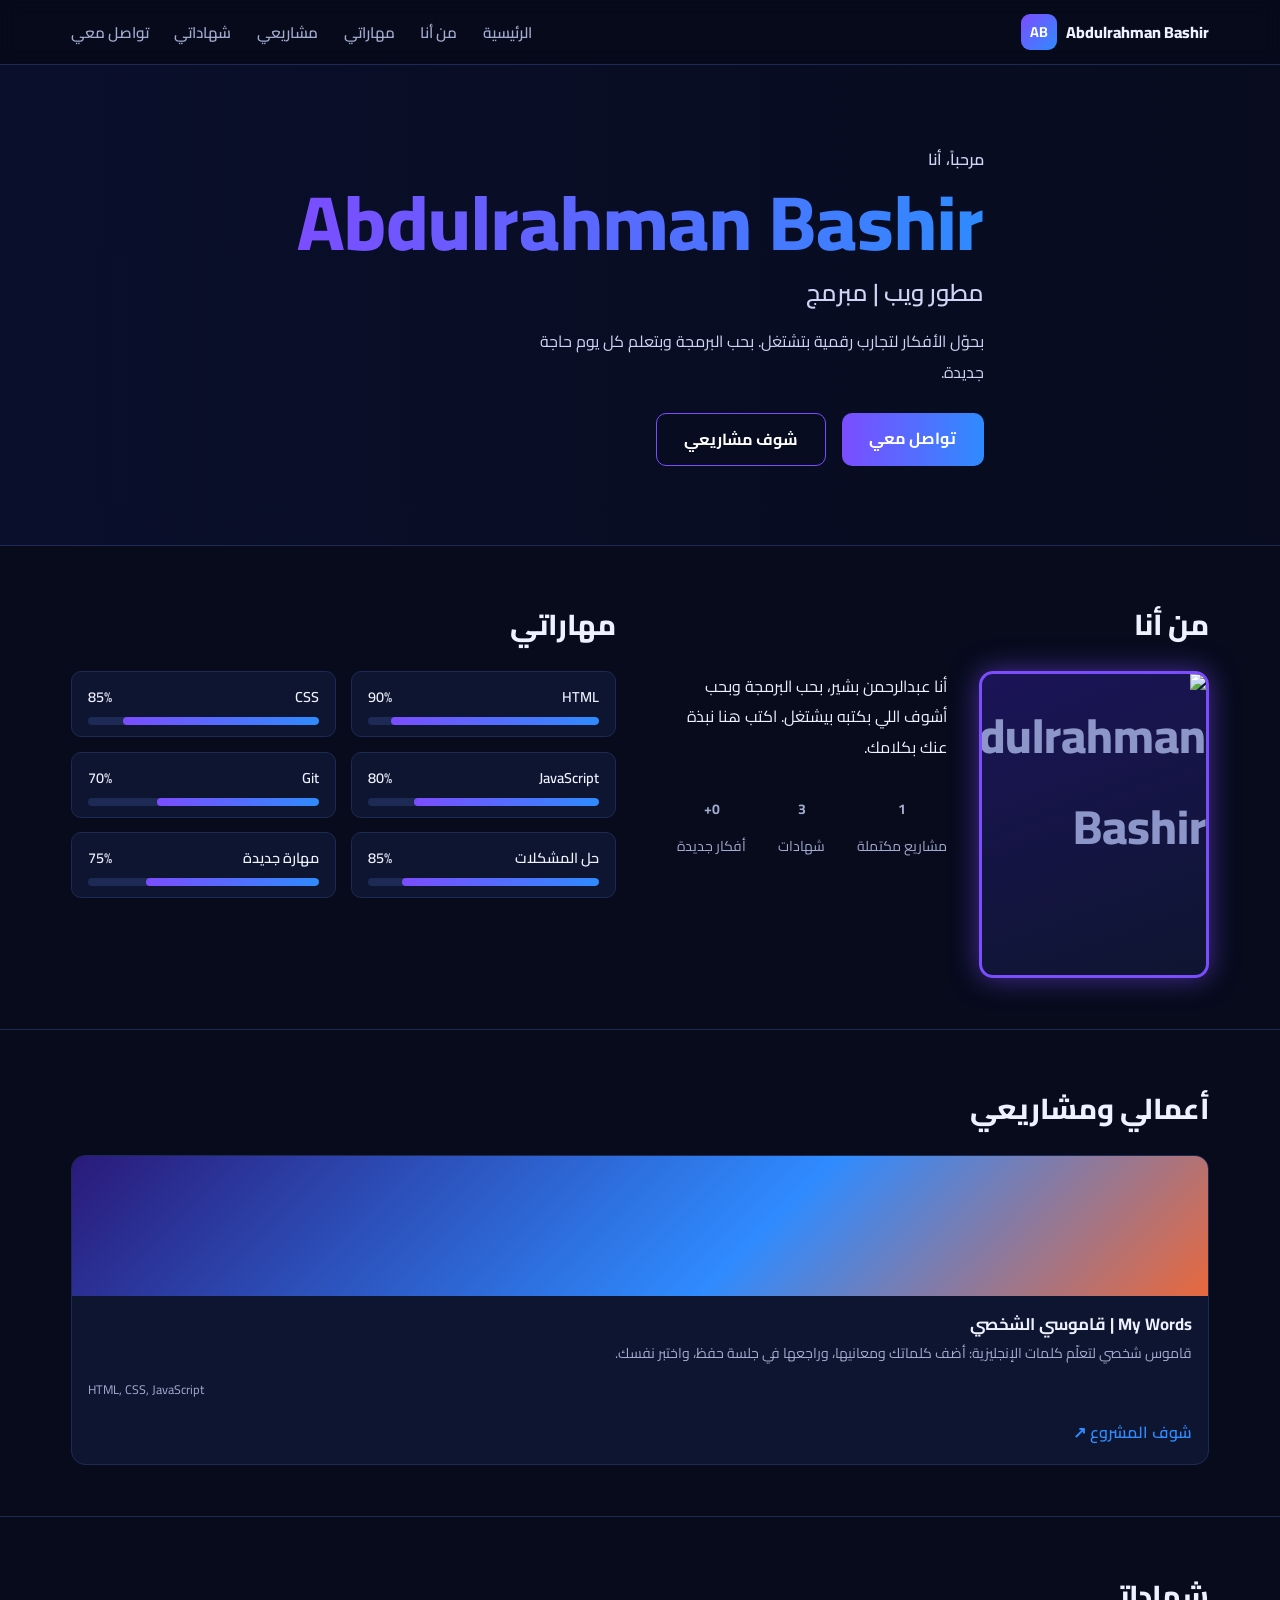
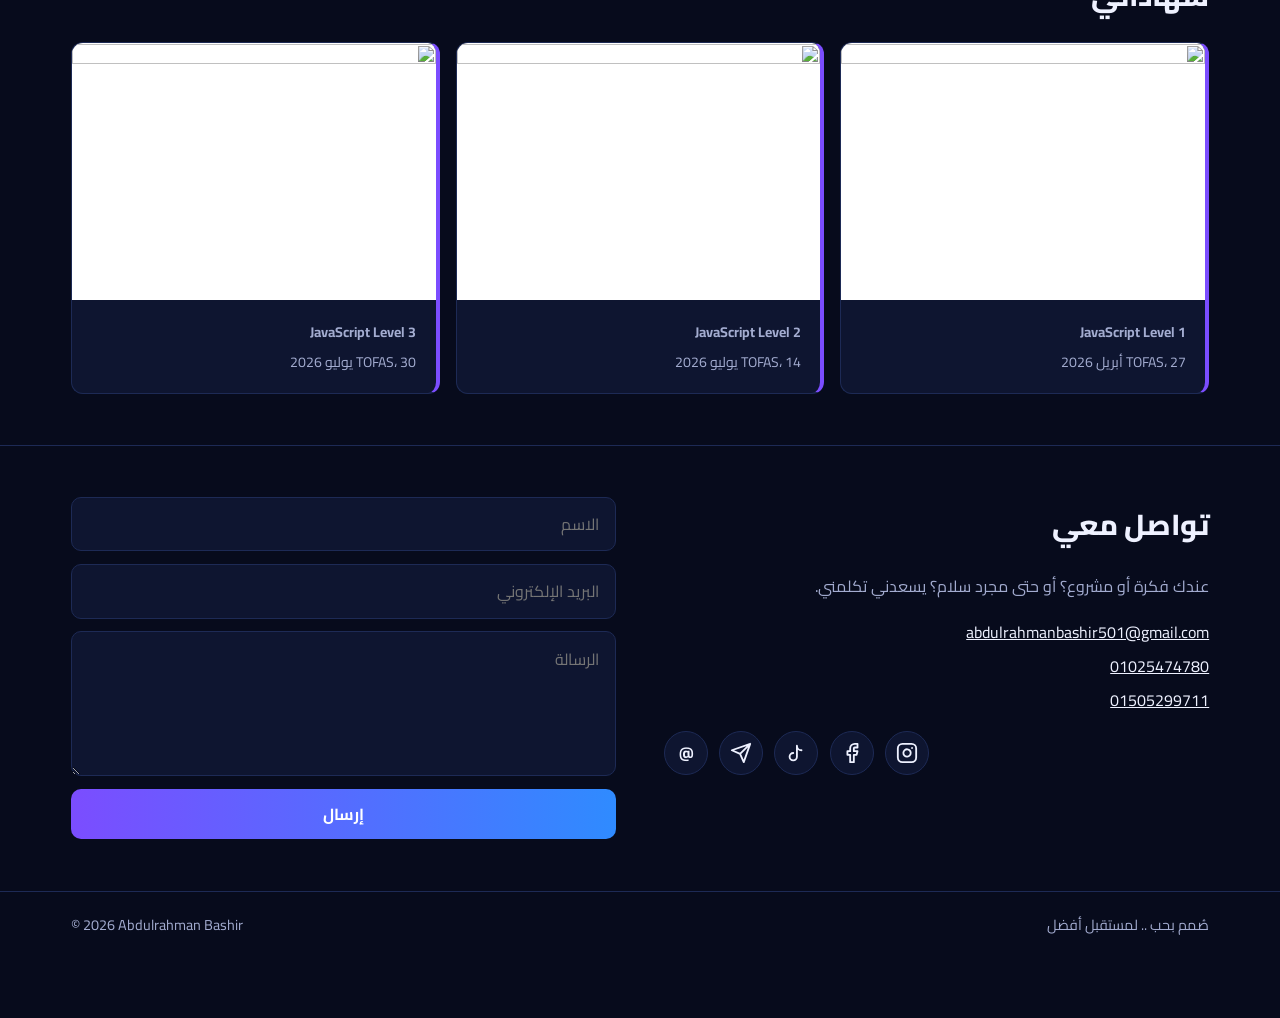
==== commit c5b56d3d: "Add files via upload" ====
--- a/index.html
+++ b/index.html
@@ -22,7 +22,7 @@
 nav ul a{color:var(--mute);text-decoration:none;font-weight:600;font-size:.95rem}
 nav ul a:hover{color:var(--p2)}
 a:focus-visible,button:focus-visible,input:focus-visible,textarea:focus-visible{outline:3px solid var(--p2);outline-offset:2px}
-.hero{position:relative;overflow:hidden;min-height:480px;display:flex;align-items:center;background:linear-gradient(to left,rgba(7,11,28,.9) 0%,rgba(7,11,28,.6) 50%,rgba(7,11,28,.2) 100%),url(/_blob/4edd3d3aac37f1fed36487d3cfabdf61) center/cover no-repeat,#0b1030;color:#eef1ff}
+.hero{position:relative;overflow:hidden;min-height:480px;display:flex;align-items:center;background:linear-gradient(to left,rgba(7,11,28,.9) 0%,rgba(7,11,28,.6) 50%,rgba(7,11,28,.2) 100%),url(images/hero.jpg) center/cover no-repeat,#0b1030;color:#eef1ff}
 .hero svg{position:absolute;inset:auto 0 0 0;width:100%;height:46%}
 .hero .wrap{position:relative;padding-block:3rem}
 .hero h1{font-size:clamp(2.4rem,7vw,4.8rem);line-height:1.15;font-weight:800;margin:.2rem 0;direction:ltr;text-align:right}
@@ -75,6 +75,7 @@
 @media (prefers-reduced-motion:reduce){.bar i{animation:none}}
 .soc{display:flex;gap:.7rem;margin-top:1rem;direction:ltr}.soc a{display:grid;place-items:center;width:44px;height:44px;border-radius:50%;border:1px solid var(--line);background:var(--panel);color:var(--ink);margin:0}.soc a:hover{border-color:var(--p2);color:var(--p2)}.soon{grid-column:1/-1;margin:0;padding:2.5rem 1rem;text-align:center;border:1px dashed var(--line);border-radius:14px;color:var(--mute);font-size:1.2rem}
 .vis{display:inline-block;margin:0 1rem 1rem;color:var(--p2);font-weight:600;text-decoration:none}.vis:hover{text-decoration:underline}
+#lock{display:none}
 </style>
 </head>
 <body>
@@ -82,11 +83,11 @@
   <a class="logo" href="#home"><b>AB</b>Abdulrahman Bashir</a>
   <ul><li><a href="#home">الرئيسية</a></li><li><a href="#about">من أنا</a></li><li><a href="#skills">مهاراتي</a></li><li><a href="#projects">مشاريعي</a></li><li><a href="#certs">شهاداتي</a></li><li><a href="#contact">تواصل معي</a></li></ul>
 </div></nav>
-<div id="app"><header class="hero" id="home"><div class="wrap"><p style="margin:0;font-weight:600"><span data-k="t.hello">مرحباً، أنا</span></p><h1 class="grad"><span data-k="t.name">Abdulrahman Bashir</span></h1><p class="role"><span data-k="t.role">مطور ويب | مبرمج</span></p><p><span data-k="t.intro">بحوّل الأفكار لتجارب رقمية بتشتغل. بحب البرمجة وبتعلم كل يوم حاجة جديدة.</span></p><div class="btns"><a class="btn" href="#contact">تواصل معي</a><a class="btn o" href="#projects">شوف مشاريعي</a></div></div></header><section id="about"><div class="wrap two"><div><h2>من أنا</h2><div class="about"><div><div class="photo"><img src="[data-uri]" alt="Abdulrahman Bashir"></div></div><div><p style="margin:0"><span data-k="t.about">أنا عبدالرحمن بشير، بحب البرمجة وبحب أشوف اللي بكتبه بيشتغل. اكتب هنا نبذة عنك بكلامك.</span></p><div class="stats"><div><b><span data-k="stats.0.n">0+</span></b><span><span data-k="stats.0.l">مشاريع مكتملة</span></span></div><div><b><span data-k="stats.1.n">3</span></b><span><span data-k="stats.1.l">شهادات</span></span></div><div><b><span data-k="stats.2.n">0+</span></b><span><span data-k="stats.2.l">أفكار جديدة</span></span></div></div></div></div></div><div id="skills"><h2>مهاراتي</h2><div class="skills"><div class="sk"><div class="r"><span><span data-k="skills.0.n">HTML</span></span><span><span data-k="skills.0.v">90</span>%</span></div><div class="bar"><i style="--w:90%"></i></div></div><div class="sk"><div class="r"><span><span data-k="skills.1.n">CSS</span></span><span><span data-k="skills.1.v">85</span>%</span></div><div class="bar"><i style="--w:85%"></i></div></div><div class="sk"><div class="r"><span><span data-k="skills.2.n">JavaScript</span></span><span><span data-k="skills.2.v">80</span>%</span></div><div class="bar"><i style="--w:80%"></i></div></div><div class="sk"><div class="r"><span><span data-k="skills.3.n">Git</span></span><span><span data-k="skills.3.v">70</span>%</span></div><div class="bar"><i style="--w:70%"></i></div></div><div class="sk"><div class="r"><span><span data-k="skills.4.n">حل المشكلات</span></span><span><span data-k="skills.4.v">85</span>%</span></div><div class="bar"><i style="--w:85%"></i></div></div><div class="sk"><div class="r"><span><span data-k="skills.5.n">مهارة جديدة</span></span><span><span data-k="skills.5.v">75</span>%</span></div><div class="bar"><i style="--w:75%"></i></div></div></div></div></div></section><section id="projects"><div class="wrap"><h2>أعمالي ومشاريعي</h2><div class="cards"><p class="soon"><span data-k="t.soon">ستكون متاحة قريباً</span></p></div></div></section><section id="certs"><div class="wrap"><h2>شهاداتي</h2><ul class="certs"><li><img class="cimg" src="/_blob/fd4cd71ffdd620c94576506397fb0163" alt=""><div class="tx"><b><span data-k="certs.0.n">JavaScript Level 1</span></b><span><span data-k="certs.0.s">TOFAS، 27 أبريل 2026</span></span></div></li><li><img class="cimg" src="/_blob/1ee2bbb36c810268d10ad000bb963a6e" alt=""><div class="tx"><b><span data-k="certs.1.n">JavaScript Level 2</span></b><span><span data-k="certs.1.s">TOFAS، 14 يوليو 2026</span></span></div></li><li><img class="cimg" src="/_blob/cc6ef918a82923aeb6997a46f10f5629" alt=""><div class="tx"><b><span data-k="certs.2.n">JavaScript Level 3</span></b><span><span data-k="certs.2.s">TOFAS، 30 يوليو 2026</span></span></div></li></ul></div></section><section id="contact"><div class="wrap two"><div class="info"><h2>تواصل معي</h2><p style="margin-top:0;color:var(--mute)"><span data-k="t.cta">عندك فكرة أو مشروع؟ أو حتى مجرد سلام؟ يسعدني تكلمني.</span></p><a href="mailto:abdulrahmanbashir501@gmail.com">abdulrahmanbashir501@gmail.com</a><a href="tel:+201025474780">01025474780</a><a href="tel:+201505299711">01505299711</a><div class="soc"><a href="https://www.threads.com/@abdulrahmanbashir781" target="_blank" rel="noopener" aria-label="threads"><svg viewBox="0 0 24 24" width="22" height="22" fill="none" stroke="currentColor" stroke-width="2" stroke-linecap="round" stroke-linejoin="round" aria-hidden="true"><text x="12" y="17" text-anchor="middle" font-size="16" font-weight="700" fill="currentColor" stroke="none">@</text></svg></a><a href="https://t.me/abdulrahmanBashir2009" target="_blank" rel="noopener" aria-label="telegram"><svg viewBox="0 0 24 24" width="22" height="22" fill="none" stroke="currentColor" stroke-width="2" stroke-linecap="round" stroke-linejoin="round" aria-hidden="true"><path d="M22 2 11 13M22 2l-7 20-4-9-9-4z"></path></svg></a><a href="https://www.tiktok.com/@abdulrahmanbashir1212" target="_blank" rel="noopener" aria-label="tiktok"><svg viewBox="0 0 24 24" width="22" height="22" fill="none" stroke="currentColor" stroke-width="2" stroke-linecap="round" stroke-linejoin="round" aria-hidden="true"><path d="M9 12a4 4 0 1 0 4 4V4a5 5 0 0 0 5 5"></path></svg></a><a href="https://www.facebook.com/share/19k3R8kptK/" target="_blank" rel="noopener" aria-label="facebook"><svg viewBox="0 0 24 24" width="22" height="22" fill="none" stroke="currentColor" stroke-width="2" stroke-linecap="round" stroke-linejoin="round" aria-hidden="true"><path d="M18 2h-3a5 5 0 0 0-5 5v3H7v4h3v8h4v-8h3l1-4h-4V7a1 1 0 0 1 1-1h3z"></path></svg></a><a href="https://www.instagram.com/abdulrahmanbashir2009" target="_blank" rel="noopener" aria-label="instagram"><svg viewBox="0 0 24 24" width="22" height="22" fill="none" stroke="currentColor" stroke-width="2" stroke-linecap="round" stroke-linejoin="round" aria-hidden="true"><rect x="2" y="2" width="20" height="20" rx="5"></rect><path d="M16 11.37A4 4 0 1 1 12.63 8 4 4 0 0 1 16 11.37z"></path><path d="M17.5 6.5h.01"></path></svg></a></div></div><form action="mailto:abdulrahmanbashir501@gmail.com" method="post" enctype="text/plain"><input name="name" placeholder="الاسم" aria-label="الاسم"><input name="email" type="email" placeholder="البريد الإلكتروني" aria-label="البريد الإلكتروني"><textarea name="message" rows="4" placeholder="الرسالة" aria-label="الرسالة"></textarea><button class="btn" type="submit">إرسال</button></form></div></section></div>
+<div id="app"></div>
 <footer><div class="wrap"><span>صُمم بحب .. لمستقبل أفضل</span><span dir="ltr">© 2026 Abdulrahman Bashir</span><button id="lock" type="button">🔒 تعديل الموقع</button></div></footer>
 <div id="bar" hidden=""><span id="msg">تم رفع الصورة، اضغط حفظ</span><button class="btn" id="save" type="button">حفظ التعديلات</button><button class="btn o" id="cancel" type="button">إلغاء</button></div>
 <div id="pw" hidden=""><div><b>كلمة السر</b><input type="password" id="pwi" autocomplete="off" aria-label="كلمة السر"><span id="pwe" style="color:#ff7b72" hidden="">كلمة السر غلط</span><button class="btn" id="pwok" type="button">دخول</button><button class="btn o" id="pwno" type="button">إلغاء</button></div></div>
-<script type="application/json" id="data">{"t": {"hello": "مرحباً، أنا", "name": "Abdulrahman Bashir", "role": "مطور ويب | مبرمج", "intro": "بحوّل الأفكار لتجارب رقمية بتشتغل. بحب البرمجة وبتعلم كل يوم حاجة جديدة.", "about": "أنا عبدالرحمن بشير، بحب البرمجة وبحب أشوف اللي بكتبه بيشتغل. اكتب هنا نبذة عنك بكلامك.", "cta": "عندك فكرة أو مشروع؟ أو حتى مجرد سلام؟ يسعدني تكلمني.", "email": "abdulrahmanbashir501@gmail.com", "p1": "01025474780", "p2": "01505299711", "soon": "ستكون متاحة قريباً"}, "photo": "[data-uri]", "stats": [{"n": "1", "l": "مشاريع مكتملة"}, {"n": "3", "l": "شهادات"}, {"n": "0+", "l": "أفكار جديدة"}], "skills": [{"n": "HTML", "v": 90}, {"n": "CSS", "v": 85}, {"n": "JavaScript", "v": 80}, {"n": "Git", "v": 70}, {"n": "حل المشكلات", "v": 85}, {"n": "مهارة جديدة", "v": 75}], "projects": [{"title": "My Words | قاموسي الشخصي", "desc": "قاموس شخصي لتعلّم كلمات الإنجليزية: أضف كلماتك ومعانيها، وراجعها في جلسة حفظ، واختبر نفسك.", "tags": ["HTML", "CSS", "JavaScript"], "url": "https://abdulrahmanbashir501-oss.github.io/English-study-/"}], "certs": [{"n": "JavaScript Level 1", "s": "TOFAS، 27 أبريل 2026", "img": "/_blob/fd4cd71ffdd620c94576506397fb0163"}, {"n": "JavaScript Level 2", "s": "TOFAS، 14 يوليو 2026", "img": "/_blob/1ee2bbb36c810268d10ad000bb963a6e"}, {"n": "JavaScript Level 3", "s": "TOFAS، 30 يوليو 2026", "img": "/_blob/cc6ef918a82923aeb6997a46f10f5629"}]}</script>
+<script type="application/json" id="data">{"t": {"hello": "مرحباً، أنا", "name": "Abdulrahman Bashir", "role": "مطور ويب | مبرمج", "intro": "بحوّل الأفكار لتجارب رقمية بتشتغل. بحب البرمجة وبتعلم كل يوم حاجة جديدة.", "about": "أنا عبدالرحمن بشير، بحب البرمجة وبحب أشوف اللي بكتبه بيشتغل. اكتب هنا نبذة عنك بكلامك.", "cta": "عندك فكرة أو مشروع؟ أو حتى مجرد سلام؟ يسعدني تكلمني.", "email": "abdulrahmanbashir501@gmail.com", "p1": "01025474780", "p2": "01505299711", "soon": "ستكون متاحة قريباً"}, "photo": "images/photo.jpg", "stats": [{"n": "1", "l": "مشاريع مكتملة"}, {"n": "3", "l": "شهادات"}, {"n": "0+", "l": "أفكار جديدة"}], "skills": [{"n": "HTML", "v": 90}, {"n": "CSS", "v": 85}, {"n": "JavaScript", "v": 80}, {"n": "Git", "v": 70}, {"n": "حل المشكلات", "v": 85}, {"n": "مهارة جديدة", "v": 75}], "projects": [{"title": "My Words | قاموسي الشخصي", "desc": "قاموس شخصي لتعلّم كلمات الإنجليزية: أضف كلماتك ومعانيها، وراجعها في جلسة حفظ، واختبر نفسك.", "tags": ["HTML", "CSS", "JavaScript"], "url": "https://abdulrahmanbashir501-oss.github.io/English-study-/"}], "certs": [{"n": "JavaScript Level 1", "s": "TOFAS، 27 أبريل 2026", "img": "images/cert-1.jpg"}, {"n": "JavaScript Level 2", "s": "TOFAS، 14 يوليو 2026", "img": "images/cert-2.jpg"}, {"n": "JavaScript Level 3", "s": "TOFAS، 30 يوليو 2026", "img": "images/cert-3.jpg"}]}</script>
 <script>
 var D=JSON.parse(document.getElementById('data').textContent),edit=false,H='7a397ff567849fe7097b2e121fbde416f1b89780a233c0318828646bf071241c';
 var $=function(i){return document.getElementById(i)};
@@ -137,4 +138,4 @@
 </script>
 
 
-</body></html>
+</body></html>
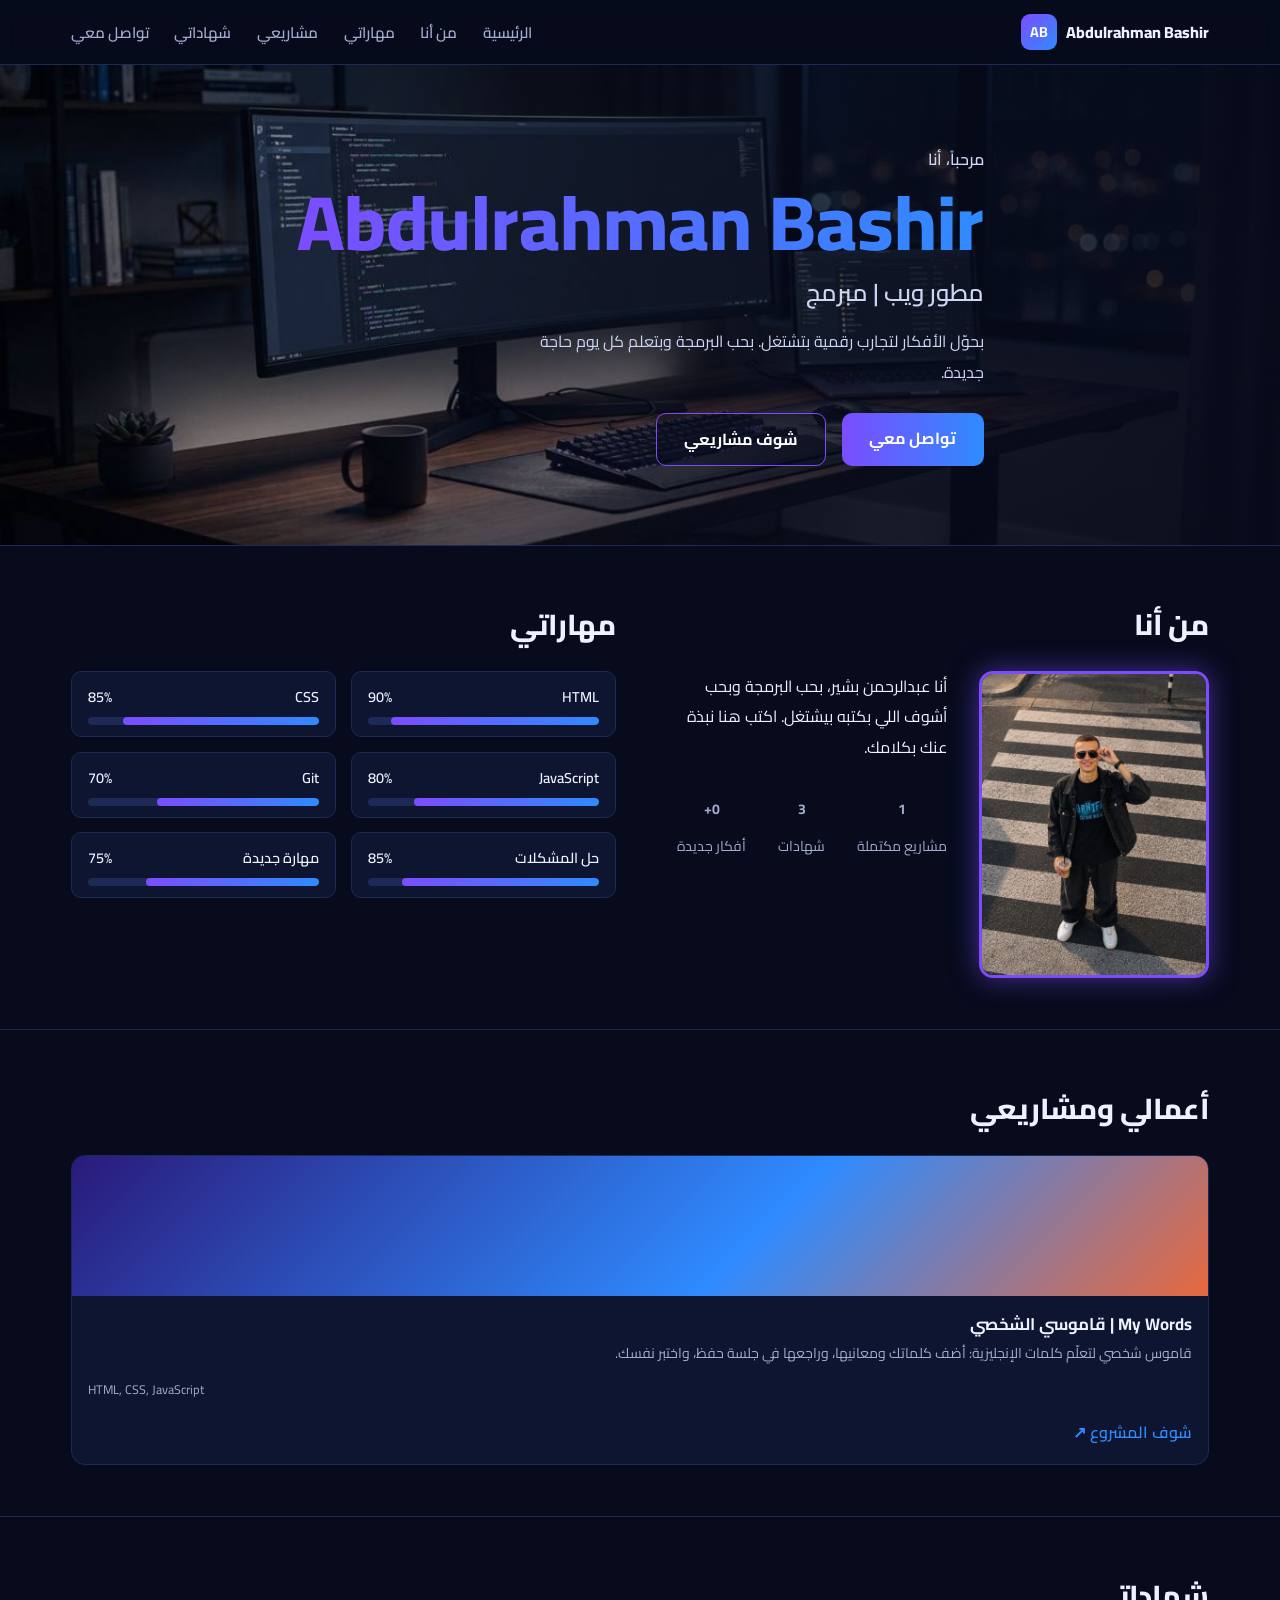
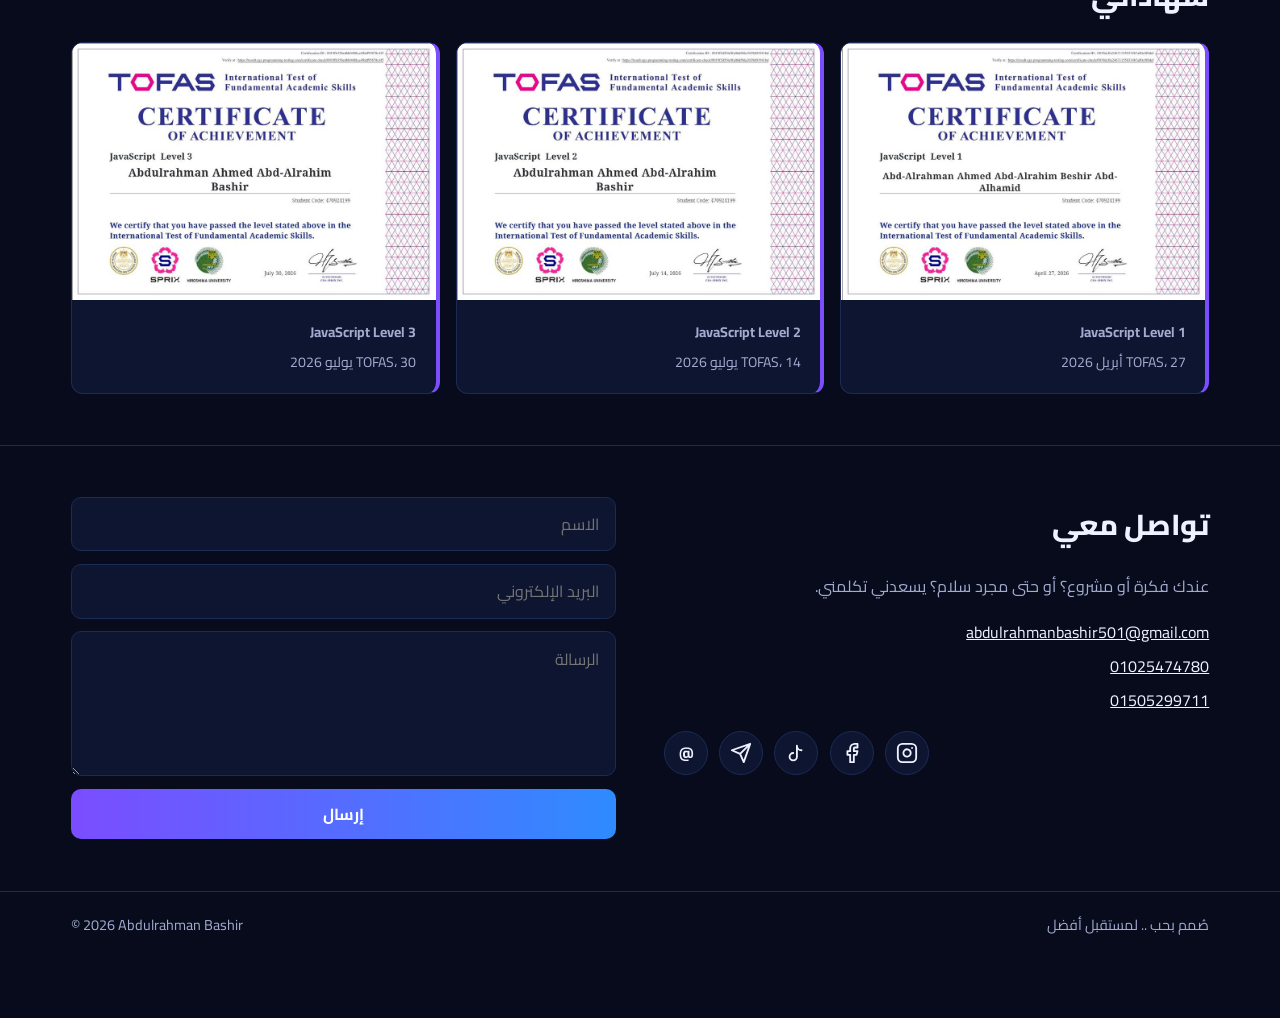
==== commit f5c15330: "Rename index (2).html to index.html" ====
--- a/index.html
+++ b/index.html
@@ -22,7 +22,7 @@
 nav ul a{color:var(--mute);text-decoration:none;font-weight:600;font-size:.95rem}
 nav ul a:hover{color:var(--p2)}
 a:focus-visible,button:focus-visible,input:focus-visible,textarea:focus-visible{outline:3px solid var(--p2);outline-offset:2px}
-.hero{position:relative;overflow:hidden;min-height:480px;display:flex;align-items:center;background:linear-gradient(to left,rgba(7,11,28,.9) 0%,rgba(7,11,28,.6) 50%,rgba(7,11,28,.2) 100%),url(images/hero.jpg) center/cover no-repeat,#0b1030;color:#eef1ff}
+.hero{position:relative;overflow:hidden;min-height:480px;display:flex;align-items:center;background:linear-gradient(to left,rgba(7,11,28,.9) 0%,rgba(7,11,28,.6) 50%,rgba(7,11,28,.2) 100%),url(hero.jpg) center/cover no-repeat,#0b1030;color:#eef1ff}
 .hero svg{position:absolute;inset:auto 0 0 0;width:100%;height:46%}
 .hero .wrap{position:relative;padding-block:3rem}
 .hero h1{font-size:clamp(2.4rem,7vw,4.8rem);line-height:1.15;font-weight:800;margin:.2rem 0;direction:ltr;text-align:right}
@@ -87,7 +87,7 @@
 <footer><div class="wrap"><span>صُمم بحب .. لمستقبل أفضل</span><span dir="ltr">© 2026 Abdulrahman Bashir</span><button id="lock" type="button">🔒 تعديل الموقع</button></div></footer>
 <div id="bar" hidden=""><span id="msg">تم رفع الصورة، اضغط حفظ</span><button class="btn" id="save" type="button">حفظ التعديلات</button><button class="btn o" id="cancel" type="button">إلغاء</button></div>
 <div id="pw" hidden=""><div><b>كلمة السر</b><input type="password" id="pwi" autocomplete="off" aria-label="كلمة السر"><span id="pwe" style="color:#ff7b72" hidden="">كلمة السر غلط</span><button class="btn" id="pwok" type="button">دخول</button><button class="btn o" id="pwno" type="button">إلغاء</button></div></div>
-<script type="application/json" id="data">{"t": {"hello": "مرحباً، أنا", "name": "Abdulrahman Bashir", "role": "مطور ويب | مبرمج", "intro": "بحوّل الأفكار لتجارب رقمية بتشتغل. بحب البرمجة وبتعلم كل يوم حاجة جديدة.", "about": "أنا عبدالرحمن بشير، بحب البرمجة وبحب أشوف اللي بكتبه بيشتغل. اكتب هنا نبذة عنك بكلامك.", "cta": "عندك فكرة أو مشروع؟ أو حتى مجرد سلام؟ يسعدني تكلمني.", "email": "abdulrahmanbashir501@gmail.com", "p1": "01025474780", "p2": "01505299711", "soon": "ستكون متاحة قريباً"}, "photo": "images/photo.jpg", "stats": [{"n": "1", "l": "مشاريع مكتملة"}, {"n": "3", "l": "شهادات"}, {"n": "0+", "l": "أفكار جديدة"}], "skills": [{"n": "HTML", "v": 90}, {"n": "CSS", "v": 85}, {"n": "JavaScript", "v": 80}, {"n": "Git", "v": 70}, {"n": "حل المشكلات", "v": 85}, {"n": "مهارة جديدة", "v": 75}], "projects": [{"title": "My Words | قاموسي الشخصي", "desc": "قاموس شخصي لتعلّم كلمات الإنجليزية: أضف كلماتك ومعانيها، وراجعها في جلسة حفظ، واختبر نفسك.", "tags": ["HTML", "CSS", "JavaScript"], "url": "https://abdulrahmanbashir501-oss.github.io/English-study-/"}], "certs": [{"n": "JavaScript Level 1", "s": "TOFAS، 27 أبريل 2026", "img": "images/cert-1.jpg"}, {"n": "JavaScript Level 2", "s": "TOFAS، 14 يوليو 2026", "img": "images/cert-2.jpg"}, {"n": "JavaScript Level 3", "s": "TOFAS، 30 يوليو 2026", "img": "images/cert-3.jpg"}]}</script>
+<script type="application/json" id="data">{"t": {"hello": "مرحباً، أنا", "name": "Abdulrahman Bashir", "role": "مطور ويب | مبرمج", "intro": "بحوّل الأفكار لتجارب رقمية بتشتغل. بحب البرمجة وبتعلم كل يوم حاجة جديدة.", "about": "أنا عبدالرحمن بشير، بحب البرمجة وبحب أشوف اللي بكتبه بيشتغل. اكتب هنا نبذة عنك بكلامك.", "cta": "عندك فكرة أو مشروع؟ أو حتى مجرد سلام؟ يسعدني تكلمني.", "email": "abdulrahmanbashir501@gmail.com", "p1": "01025474780", "p2": "01505299711", "soon": "ستكون متاحة قريباً"}, "photo": "photo.jpg", "stats": [{"n": "1", "l": "مشاريع مكتملة"}, {"n": "3", "l": "شهادات"}, {"n": "0+", "l": "أفكار جديدة"}], "skills": [{"n": "HTML", "v": 90}, {"n": "CSS", "v": 85}, {"n": "JavaScript", "v": 80}, {"n": "Git", "v": 70}, {"n": "حل المشكلات", "v": 85}, {"n": "مهارة جديدة", "v": 75}], "projects": [{"title": "My Words | قاموسي الشخصي", "desc": "قاموس شخصي لتعلّم كلمات الإنجليزية: أضف كلماتك ومعانيها، وراجعها في جلسة حفظ، واختبر نفسك.", "tags": ["HTML", "CSS", "JavaScript"], "url": "https://abdulrahmanbashir501-oss.github.io/English-study-/"}], "certs": [{"n": "JavaScript Level 1", "s": "TOFAS، 27 أبريل 2026", "img": "cert-1.jpg"}, {"n": "JavaScript Level 2", "s": "TOFAS، 14 يوليو 2026", "img": "cert-2.jpg"}, {"n": "JavaScript Level 3", "s": "TOFAS، 30 يوليو 2026", "img": "cert-3.jpg"}]}</script>
 <script>
 var D=JSON.parse(document.getElementById('data').textContent),edit=false,H='7a397ff567849fe7097b2e121fbde416f1b89780a233c0318828646bf071241c';
 var $=function(i){return document.getElementById(i)};
@@ -138,4 +138,4 @@
 </script>
 
 
-</body></html>+</body></html>
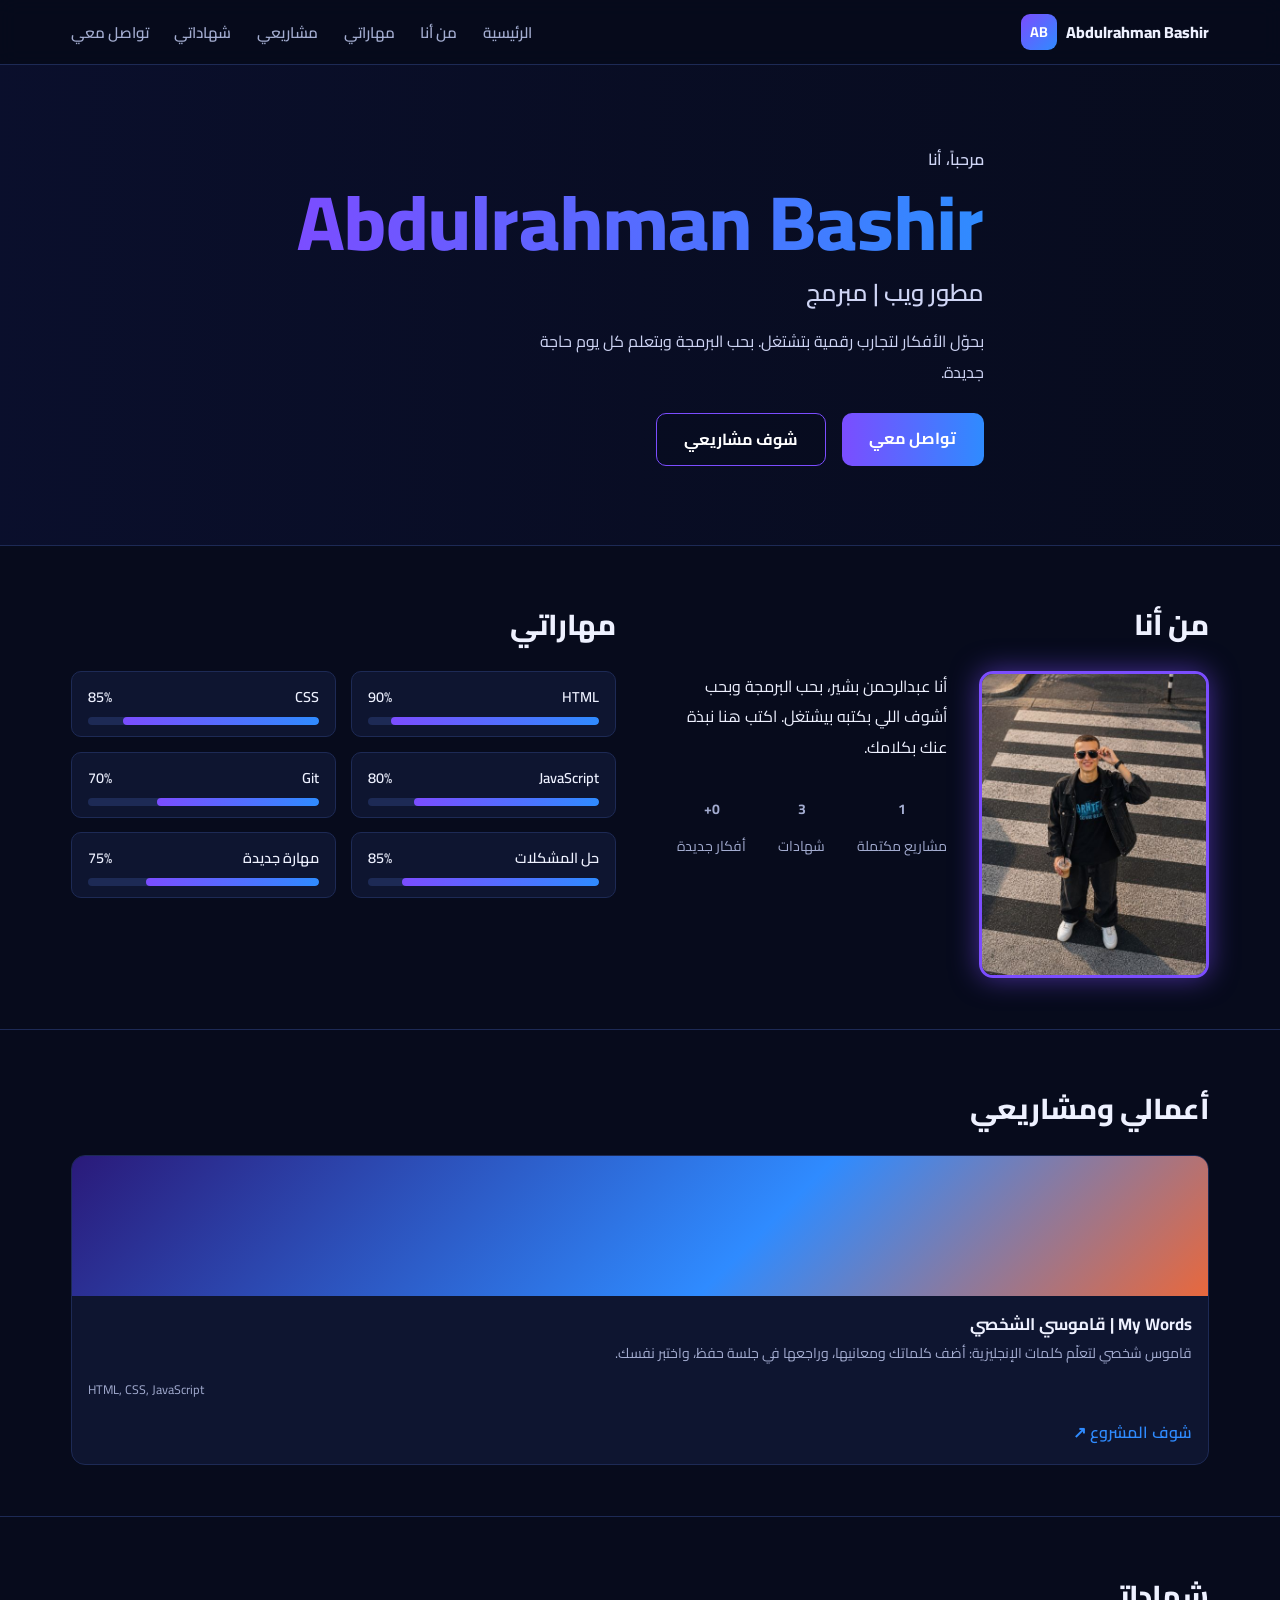
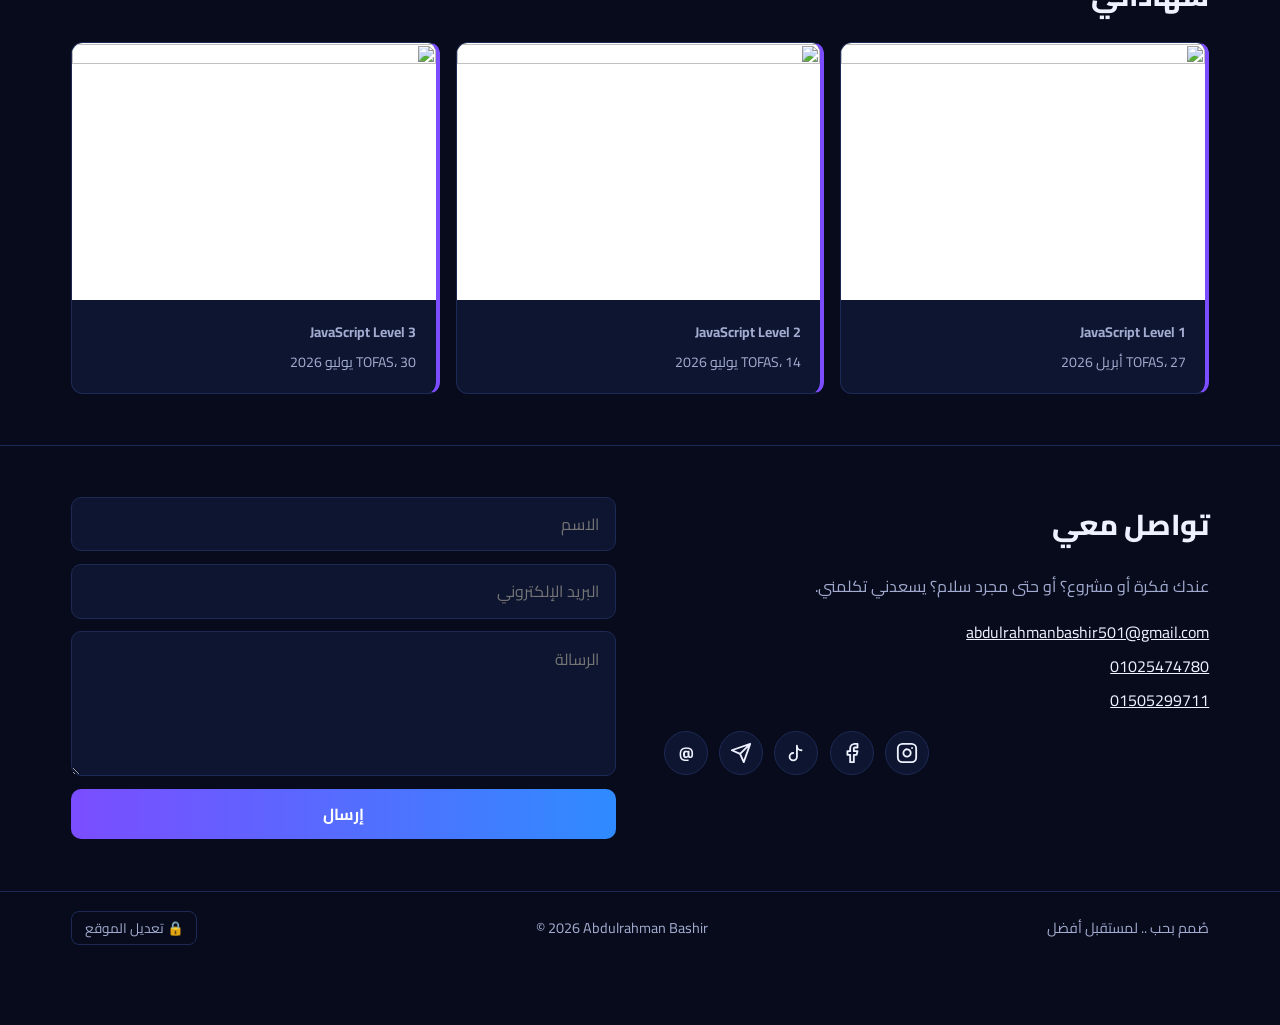
==== commit 3a9c5dbc: "Rename Abdulrahman Bashir – مطور ويب.html to index.html" ====
--- a/index.html
+++ b/index.html
@@ -22,7 +22,7 @@
 nav ul a{color:var(--mute);text-decoration:none;font-weight:600;font-size:.95rem}
 nav ul a:hover{color:var(--p2)}
 a:focus-visible,button:focus-visible,input:focus-visible,textarea:focus-visible{outline:3px solid var(--p2);outline-offset:2px}
-.hero{position:relative;overflow:hidden;min-height:480px;display:flex;align-items:center;background:linear-gradient(to left,rgba(7,11,28,.9) 0%,rgba(7,11,28,.6) 50%,rgba(7,11,28,.2) 100%),url(hero.jpg) center/cover no-repeat,#0b1030;color:#eef1ff}
+.hero{position:relative;overflow:hidden;min-height:480px;display:flex;align-items:center;background:linear-gradient(to left,rgba(7,11,28,.9) 0%,rgba(7,11,28,.6) 50%,rgba(7,11,28,.2) 100%),url(/_blob/4edd3d3aac37f1fed36487d3cfabdf61) center/cover no-repeat,#0b1030;color:#eef1ff}
 .hero svg{position:absolute;inset:auto 0 0 0;width:100%;height:46%}
 .hero .wrap{position:relative;padding-block:3rem}
 .hero h1{font-size:clamp(2.4rem,7vw,4.8rem);line-height:1.15;font-weight:800;margin:.2rem 0;direction:ltr;text-align:right}
@@ -75,7 +75,6 @@
 @media (prefers-reduced-motion:reduce){.bar i{animation:none}}
 .soc{display:flex;gap:.7rem;margin-top:1rem;direction:ltr}.soc a{display:grid;place-items:center;width:44px;height:44px;border-radius:50%;border:1px solid var(--line);background:var(--panel);color:var(--ink);margin:0}.soc a:hover{border-color:var(--p2);color:var(--p2)}.soon{grid-column:1/-1;margin:0;padding:2.5rem 1rem;text-align:center;border:1px dashed var(--line);border-radius:14px;color:var(--mute);font-size:1.2rem}
 .vis{display:inline-block;margin:0 1rem 1rem;color:var(--p2);font-weight:600;text-decoration:none}.vis:hover{text-decoration:underline}
-#lock{display:none}
 </style>
 </head>
 <body>
@@ -83,11 +82,11 @@
   <a class="logo" href="#home"><b>AB</b>Abdulrahman Bashir</a>
   <ul><li><a href="#home">الرئيسية</a></li><li><a href="#about">من أنا</a></li><li><a href="#skills">مهاراتي</a></li><li><a href="#projects">مشاريعي</a></li><li><a href="#certs">شهاداتي</a></li><li><a href="#contact">تواصل معي</a></li></ul>
 </div></nav>
-<div id="app"></div>
+<div id="app"><header class="hero" id="home"><div class="wrap"><p style="margin:0;font-weight:600"><span data-k="t.hello">مرحباً، أنا</span></p><h1 class="grad"><span data-k="t.name">Abdulrahman Bashir</span></h1><p class="role"><span data-k="t.role">مطور ويب | مبرمج</span></p><p><span data-k="t.intro">بحوّل الأفكار لتجارب رقمية بتشتغل. بحب البرمجة وبتعلم كل يوم حاجة جديدة.</span></p><div class="btns"><a class="btn" href="#contact">تواصل معي</a><a class="btn o" href="#projects">شوف مشاريعي</a></div></div></header><section id="about"><div class="wrap two"><div><h2>من أنا</h2><div class="about"><div><div class="photo"><img src="[data-uri]" alt="Abdulrahman Bashir"></div></div><div><p style="margin:0"><span data-k="t.about">أنا عبدالرحمن بشير، بحب البرمجة وبحب أشوف اللي بكتبه بيشتغل. اكتب هنا نبذة عنك بكلامك.</span></p><div class="stats"><div><b><span data-k="stats.0.n">0+</span></b><span><span data-k="stats.0.l">مشاريع مكتملة</span></span></div><div><b><span data-k="stats.1.n">3</span></b><span><span data-k="stats.1.l">شهادات</span></span></div><div><b><span data-k="stats.2.n">0+</span></b><span><span data-k="stats.2.l">أفكار جديدة</span></span></div></div></div></div></div><div id="skills"><h2>مهاراتي</h2><div class="skills"><div class="sk"><div class="r"><span><span data-k="skills.0.n">HTML</span></span><span><span data-k="skills.0.v">90</span>%</span></div><div class="bar"><i style="--w:90%"></i></div></div><div class="sk"><div class="r"><span><span data-k="skills.1.n">CSS</span></span><span><span data-k="skills.1.v">85</span>%</span></div><div class="bar"><i style="--w:85%"></i></div></div><div class="sk"><div class="r"><span><span data-k="skills.2.n">JavaScript</span></span><span><span data-k="skills.2.v">80</span>%</span></div><div class="bar"><i style="--w:80%"></i></div></div><div class="sk"><div class="r"><span><span data-k="skills.3.n">Git</span></span><span><span data-k="skills.3.v">70</span>%</span></div><div class="bar"><i style="--w:70%"></i></div></div><div class="sk"><div class="r"><span><span data-k="skills.4.n">حل المشكلات</span></span><span><span data-k="skills.4.v">85</span>%</span></div><div class="bar"><i style="--w:85%"></i></div></div><div class="sk"><div class="r"><span><span data-k="skills.5.n">مهارة جديدة</span></span><span><span data-k="skills.5.v">75</span>%</span></div><div class="bar"><i style="--w:75%"></i></div></div></div></div></div></section><section id="projects"><div class="wrap"><h2>أعمالي ومشاريعي</h2><div class="cards"><p class="soon"><span data-k="t.soon">ستكون متاحة قريباً</span></p></div></div></section><section id="certs"><div class="wrap"><h2>شهاداتي</h2><ul class="certs"><li><img class="cimg" src="/_blob/fd4cd71ffdd620c94576506397fb0163" alt=""><div class="tx"><b><span data-k="certs.0.n">JavaScript Level 1</span></b><span><span data-k="certs.0.s">TOFAS، 27 أبريل 2026</span></span></div></li><li><img class="cimg" src="/_blob/1ee2bbb36c810268d10ad000bb963a6e" alt=""><div class="tx"><b><span data-k="certs.1.n">JavaScript Level 2</span></b><span><span data-k="certs.1.s">TOFAS، 14 يوليو 2026</span></span></div></li><li><img class="cimg" src="/_blob/cc6ef918a82923aeb6997a46f10f5629" alt=""><div class="tx"><b><span data-k="certs.2.n">JavaScript Level 3</span></b><span><span data-k="certs.2.s">TOFAS، 30 يوليو 2026</span></span></div></li></ul></div></section><section id="contact"><div class="wrap two"><div class="info"><h2>تواصل معي</h2><p style="margin-top:0;color:var(--mute)"><span data-k="t.cta">عندك فكرة أو مشروع؟ أو حتى مجرد سلام؟ يسعدني تكلمني.</span></p><a href="mailto:abdulrahmanbashir501@gmail.com">abdulrahmanbashir501@gmail.com</a><a href="tel:+201025474780">01025474780</a><a href="tel:+201505299711">01505299711</a><div class="soc"><a href="https://www.threads.com/@abdulrahmanbashir781" target="_blank" rel="noopener" aria-label="threads"><svg viewBox="0 0 24 24" width="22" height="22" fill="none" stroke="currentColor" stroke-width="2" stroke-linecap="round" stroke-linejoin="round" aria-hidden="true"><text x="12" y="17" text-anchor="middle" font-size="16" font-weight="700" fill="currentColor" stroke="none">@</text></svg></a><a href="https://t.me/abdulrahmanBashir2009" target="_blank" rel="noopener" aria-label="telegram"><svg viewBox="0 0 24 24" width="22" height="22" fill="none" stroke="currentColor" stroke-width="2" stroke-linecap="round" stroke-linejoin="round" aria-hidden="true"><path d="M22 2 11 13M22 2l-7 20-4-9-9-4z"></path></svg></a><a href="https://www.tiktok.com/@abdulrahmanbashir1212" target="_blank" rel="noopener" aria-label="tiktok"><svg viewBox="0 0 24 24" width="22" height="22" fill="none" stroke="currentColor" stroke-width="2" stroke-linecap="round" stroke-linejoin="round" aria-hidden="true"><path d="M9 12a4 4 0 1 0 4 4V4a5 5 0 0 0 5 5"></path></svg></a><a href="https://www.facebook.com/share/19k3R8kptK/" target="_blank" rel="noopener" aria-label="facebook"><svg viewBox="0 0 24 24" width="22" height="22" fill="none" stroke="currentColor" stroke-width="2" stroke-linecap="round" stroke-linejoin="round" aria-hidden="true"><path d="M18 2h-3a5 5 0 0 0-5 5v3H7v4h3v8h4v-8h3l1-4h-4V7a1 1 0 0 1 1-1h3z"></path></svg></a><a href="https://www.instagram.com/abdulrahmanbashir2009" target="_blank" rel="noopener" aria-label="instagram"><svg viewBox="0 0 24 24" width="22" height="22" fill="none" stroke="currentColor" stroke-width="2" stroke-linecap="round" stroke-linejoin="round" aria-hidden="true"><rect x="2" y="2" width="20" height="20" rx="5"></rect><path d="M16 11.37A4 4 0 1 1 12.63 8 4 4 0 0 1 16 11.37z"></path><path d="M17.5 6.5h.01"></path></svg></a></div></div><form action="mailto:abdulrahmanbashir501@gmail.com" method="post" enctype="text/plain"><input name="name" placeholder="الاسم" aria-label="الاسم"><input name="email" type="email" placeholder="البريد الإلكتروني" aria-label="البريد الإلكتروني"><textarea name="message" rows="4" placeholder="الرسالة" aria-label="الرسالة"></textarea><button class="btn" type="submit">إرسال</button></form></div></section></div>
 <footer><div class="wrap"><span>صُمم بحب .. لمستقبل أفضل</span><span dir="ltr">© 2026 Abdulrahman Bashir</span><button id="lock" type="button">🔒 تعديل الموقع</button></div></footer>
 <div id="bar" hidden=""><span id="msg">تم رفع الصورة، اضغط حفظ</span><button class="btn" id="save" type="button">حفظ التعديلات</button><button class="btn o" id="cancel" type="button">إلغاء</button></div>
 <div id="pw" hidden=""><div><b>كلمة السر</b><input type="password" id="pwi" autocomplete="off" aria-label="كلمة السر"><span id="pwe" style="color:#ff7b72" hidden="">كلمة السر غلط</span><button class="btn" id="pwok" type="button">دخول</button><button class="btn o" id="pwno" type="button">إلغاء</button></div></div>
-<script type="application/json" id="data">{"t": {"hello": "مرحباً، أنا", "name": "Abdulrahman Bashir", "role": "مطور ويب | مبرمج", "intro": "بحوّل الأفكار لتجارب رقمية بتشتغل. بحب البرمجة وبتعلم كل يوم حاجة جديدة.", "about": "أنا عبدالرحمن بشير، بحب البرمجة وبحب أشوف اللي بكتبه بيشتغل. اكتب هنا نبذة عنك بكلامك.", "cta": "عندك فكرة أو مشروع؟ أو حتى مجرد سلام؟ يسعدني تكلمني.", "email": "abdulrahmanbashir501@gmail.com", "p1": "01025474780", "p2": "01505299711", "soon": "ستكون متاحة قريباً"}, "photo": "photo.jpg", "stats": [{"n": "1", "l": "مشاريع مكتملة"}, {"n": "3", "l": "شهادات"}, {"n": "0+", "l": "أفكار جديدة"}], "skills": [{"n": "HTML", "v": 90}, {"n": "CSS", "v": 85}, {"n": "JavaScript", "v": 80}, {"n": "Git", "v": 70}, {"n": "حل المشكلات", "v": 85}, {"n": "مهارة جديدة", "v": 75}], "projects": [{"title": "My Words | قاموسي الشخصي", "desc": "قاموس شخصي لتعلّم كلمات الإنجليزية: أضف كلماتك ومعانيها، وراجعها في جلسة حفظ، واختبر نفسك.", "tags": ["HTML", "CSS", "JavaScript"], "url": "https://abdulrahmanbashir501-oss.github.io/English-study-/"}], "certs": [{"n": "JavaScript Level 1", "s": "TOFAS، 27 أبريل 2026", "img": "cert-1.jpg"}, {"n": "JavaScript Level 2", "s": "TOFAS، 14 يوليو 2026", "img": "cert-2.jpg"}, {"n": "JavaScript Level 3", "s": "TOFAS، 30 يوليو 2026", "img": "cert-3.jpg"}]}</script>
+<script type="application/json" id="data">{"t": {"hello": "مرحباً، أنا", "name": "Abdulrahman Bashir", "role": "مطور ويب | مبرمج", "intro": "بحوّل الأفكار لتجارب رقمية بتشتغل. بحب البرمجة وبتعلم كل يوم حاجة جديدة.", "about": "أنا عبدالرحمن بشير، بحب البرمجة وبحب أشوف اللي بكتبه بيشتغل. اكتب هنا نبذة عنك بكلامك.", "cta": "عندك فكرة أو مشروع؟ أو حتى مجرد سلام؟ يسعدني تكلمني.", "email": "abdulrahmanbashir501@gmail.com", "p1": "01025474780", "p2": "01505299711", "soon": "ستكون متاحة قريباً"}, "photo": "[data-uri]", "stats": [{"n": "1", "l": "مشاريع مكتملة"}, {"n": "3", "l": "شهادات"}, {"n": "0+", "l": "أفكار جديدة"}], "skills": [{"n": "HTML", "v": 90}, {"n": "CSS", "v": 85}, {"n": "JavaScript", "v": 80}, {"n": "Git", "v": 70}, {"n": "حل المشكلات", "v": 85}, {"n": "مهارة جديدة", "v": 75}], "projects": [{"title": "My Words | قاموسي الشخصي", "desc": "قاموس شخصي لتعلّم كلمات الإنجليزية: أضف كلماتك ومعانيها، وراجعها في جلسة حفظ، واختبر نفسك.", "tags": ["HTML", "CSS", "JavaScript"], "url": "https://abdulrahmanbashir501-oss.github.io/English-study-/"}], "certs": [{"n": "JavaScript Level 1", "s": "TOFAS، 27 أبريل 2026", "img": "/_blob/fd4cd71ffdd620c94576506397fb0163"}, {"n": "JavaScript Level 2", "s": "TOFAS، 14 يوليو 2026", "img": "/_blob/1ee2bbb36c810268d10ad000bb963a6e"}, {"n": "JavaScript Level 3", "s": "TOFAS، 30 يوليو 2026", "img": "/_blob/cc6ef918a82923aeb6997a46f10f5629"}]}</script>
 <script>
 var D=JSON.parse(document.getElementById('data').textContent),edit=false,H='7a397ff567849fe7097b2e121fbde416f1b89780a233c0318828646bf071241c';
 var $=function(i){return document.getElementById(i)};
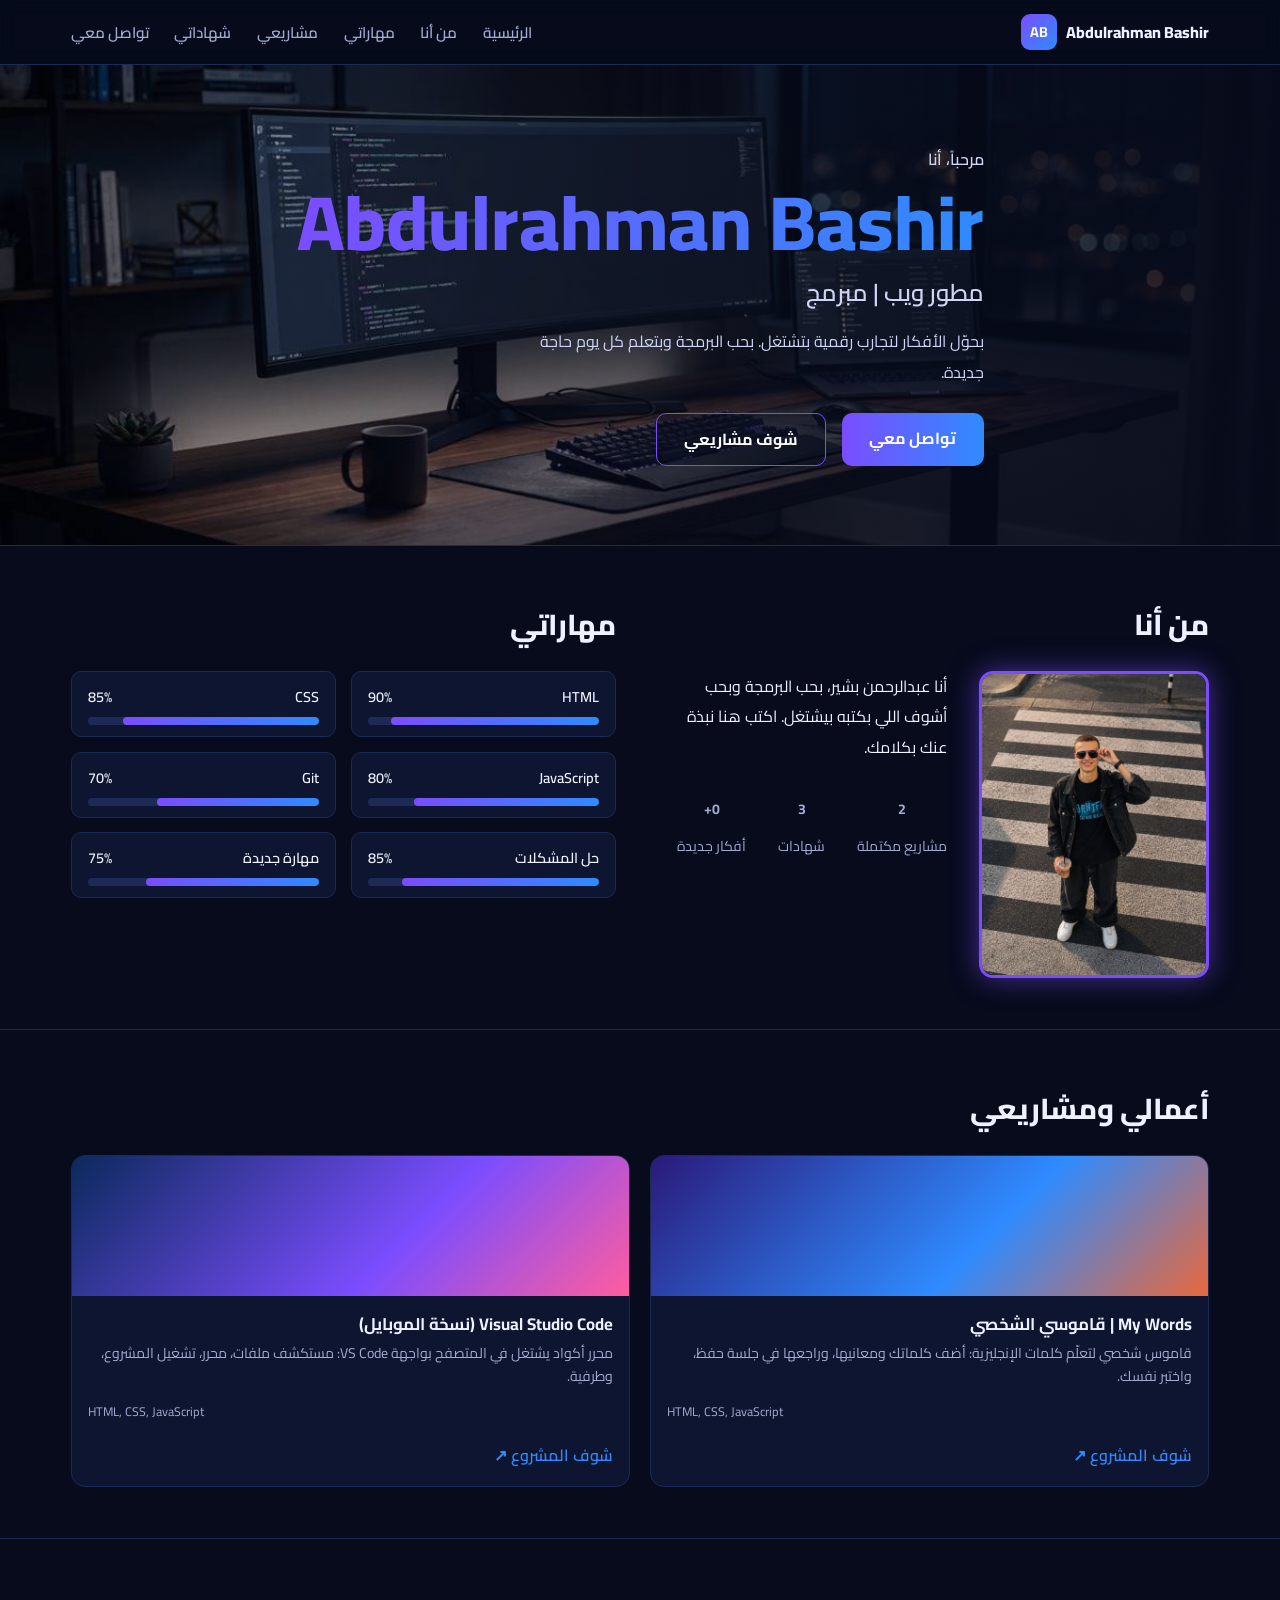
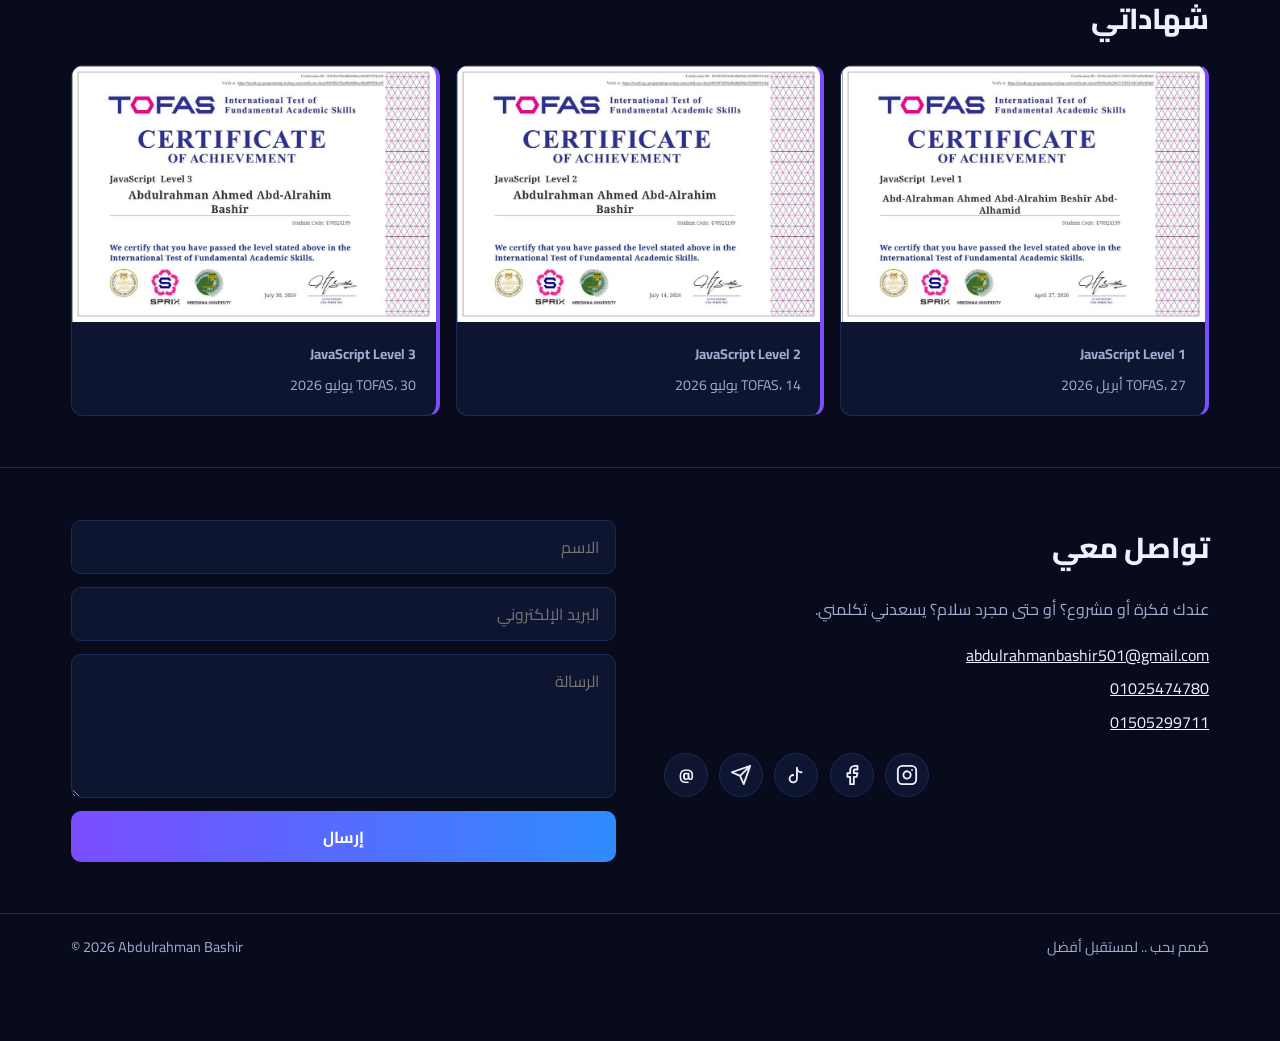
==== commit 9eb3b475: "Add files via upload" ====
--- a/index.html
+++ b/index.html
@@ -22,7 +22,7 @@
 nav ul a{color:var(--mute);text-decoration:none;font-weight:600;font-size:.95rem}
 nav ul a:hover{color:var(--p2)}
 a:focus-visible,button:focus-visible,input:focus-visible,textarea:focus-visible{outline:3px solid var(--p2);outline-offset:2px}
-.hero{position:relative;overflow:hidden;min-height:480px;display:flex;align-items:center;background:linear-gradient(to left,rgba(7,11,28,.9) 0%,rgba(7,11,28,.6) 50%,rgba(7,11,28,.2) 100%),url(/_blob/4edd3d3aac37f1fed36487d3cfabdf61) center/cover no-repeat,#0b1030;color:#eef1ff}
+.hero{position:relative;overflow:hidden;min-height:480px;display:flex;align-items:center;background:linear-gradient(to left,rgba(7,11,28,.9) 0%,rgba(7,11,28,.6) 50%,rgba(7,11,28,.2) 100%),url(hero.jpg) center/cover no-repeat,#0b1030;color:#eef1ff}
 .hero svg{position:absolute;inset:auto 0 0 0;width:100%;height:46%}
 .hero .wrap{position:relative;padding-block:3rem}
 .hero h1{font-size:clamp(2.4rem,7vw,4.8rem);line-height:1.15;font-weight:800;margin:.2rem 0;direction:ltr;text-align:right}
@@ -75,6 +75,7 @@
 @media (prefers-reduced-motion:reduce){.bar i{animation:none}}
 .soc{display:flex;gap:.7rem;margin-top:1rem;direction:ltr}.soc a{display:grid;place-items:center;width:44px;height:44px;border-radius:50%;border:1px solid var(--line);background:var(--panel);color:var(--ink);margin:0}.soc a:hover{border-color:var(--p2);color:var(--p2)}.soon{grid-column:1/-1;margin:0;padding:2.5rem 1rem;text-align:center;border:1px dashed var(--line);border-radius:14px;color:var(--mute);font-size:1.2rem}
 .vis{display:inline-block;margin:0 1rem 1rem;color:var(--p2);font-weight:600;text-decoration:none}.vis:hover{text-decoration:underline}
+#lock{display:none}
 </style>
 </head>
 <body>
@@ -82,11 +83,11 @@
   <a class="logo" href="#home"><b>AB</b>Abdulrahman Bashir</a>
   <ul><li><a href="#home">الرئيسية</a></li><li><a href="#about">من أنا</a></li><li><a href="#skills">مهاراتي</a></li><li><a href="#projects">مشاريعي</a></li><li><a href="#certs">شهاداتي</a></li><li><a href="#contact">تواصل معي</a></li></ul>
 </div></nav>
-<div id="app"><header class="hero" id="home"><div class="wrap"><p style="margin:0;font-weight:600"><span data-k="t.hello">مرحباً، أنا</span></p><h1 class="grad"><span data-k="t.name">Abdulrahman Bashir</span></h1><p class="role"><span data-k="t.role">مطور ويب | مبرمج</span></p><p><span data-k="t.intro">بحوّل الأفكار لتجارب رقمية بتشتغل. بحب البرمجة وبتعلم كل يوم حاجة جديدة.</span></p><div class="btns"><a class="btn" href="#contact">تواصل معي</a><a class="btn o" href="#projects">شوف مشاريعي</a></div></div></header><section id="about"><div class="wrap two"><div><h2>من أنا</h2><div class="about"><div><div class="photo"><img src="[data-uri]" alt="Abdulrahman Bashir"></div></div><div><p style="margin:0"><span data-k="t.about">أنا عبدالرحمن بشير، بحب البرمجة وبحب أشوف اللي بكتبه بيشتغل. اكتب هنا نبذة عنك بكلامك.</span></p><div class="stats"><div><b><span data-k="stats.0.n">0+</span></b><span><span data-k="stats.0.l">مشاريع مكتملة</span></span></div><div><b><span data-k="stats.1.n">3</span></b><span><span data-k="stats.1.l">شهادات</span></span></div><div><b><span data-k="stats.2.n">0+</span></b><span><span data-k="stats.2.l">أفكار جديدة</span></span></div></div></div></div></div><div id="skills"><h2>مهاراتي</h2><div class="skills"><div class="sk"><div class="r"><span><span data-k="skills.0.n">HTML</span></span><span><span data-k="skills.0.v">90</span>%</span></div><div class="bar"><i style="--w:90%"></i></div></div><div class="sk"><div class="r"><span><span data-k="skills.1.n">CSS</span></span><span><span data-k="skills.1.v">85</span>%</span></div><div class="bar"><i style="--w:85%"></i></div></div><div class="sk"><div class="r"><span><span data-k="skills.2.n">JavaScript</span></span><span><span data-k="skills.2.v">80</span>%</span></div><div class="bar"><i style="--w:80%"></i></div></div><div class="sk"><div class="r"><span><span data-k="skills.3.n">Git</span></span><span><span data-k="skills.3.v">70</span>%</span></div><div class="bar"><i style="--w:70%"></i></div></div><div class="sk"><div class="r"><span><span data-k="skills.4.n">حل المشكلات</span></span><span><span data-k="skills.4.v">85</span>%</span></div><div class="bar"><i style="--w:85%"></i></div></div><div class="sk"><div class="r"><span><span data-k="skills.5.n">مهارة جديدة</span></span><span><span data-k="skills.5.v">75</span>%</span></div><div class="bar"><i style="--w:75%"></i></div></div></div></div></div></section><section id="projects"><div class="wrap"><h2>أعمالي ومشاريعي</h2><div class="cards"><p class="soon"><span data-k="t.soon">ستكون متاحة قريباً</span></p></div></div></section><section id="certs"><div class="wrap"><h2>شهاداتي</h2><ul class="certs"><li><img class="cimg" src="/_blob/fd4cd71ffdd620c94576506397fb0163" alt=""><div class="tx"><b><span data-k="certs.0.n">JavaScript Level 1</span></b><span><span data-k="certs.0.s">TOFAS، 27 أبريل 2026</span></span></div></li><li><img class="cimg" src="/_blob/1ee2bbb36c810268d10ad000bb963a6e" alt=""><div class="tx"><b><span data-k="certs.1.n">JavaScript Level 2</span></b><span><span data-k="certs.1.s">TOFAS، 14 يوليو 2026</span></span></div></li><li><img class="cimg" src="/_blob/cc6ef918a82923aeb6997a46f10f5629" alt=""><div class="tx"><b><span data-k="certs.2.n">JavaScript Level 3</span></b><span><span data-k="certs.2.s">TOFAS، 30 يوليو 2026</span></span></div></li></ul></div></section><section id="contact"><div class="wrap two"><div class="info"><h2>تواصل معي</h2><p style="margin-top:0;color:var(--mute)"><span data-k="t.cta">عندك فكرة أو مشروع؟ أو حتى مجرد سلام؟ يسعدني تكلمني.</span></p><a href="mailto:abdulrahmanbashir501@gmail.com">abdulrahmanbashir501@gmail.com</a><a href="tel:+201025474780">01025474780</a><a href="tel:+201505299711">01505299711</a><div class="soc"><a href="https://www.threads.com/@abdulrahmanbashir781" target="_blank" rel="noopener" aria-label="threads"><svg viewBox="0 0 24 24" width="22" height="22" fill="none" stroke="currentColor" stroke-width="2" stroke-linecap="round" stroke-linejoin="round" aria-hidden="true"><text x="12" y="17" text-anchor="middle" font-size="16" font-weight="700" fill="currentColor" stroke="none">@</text></svg></a><a href="https://t.me/abdulrahmanBashir2009" target="_blank" rel="noopener" aria-label="telegram"><svg viewBox="0 0 24 24" width="22" height="22" fill="none" stroke="currentColor" stroke-width="2" stroke-linecap="round" stroke-linejoin="round" aria-hidden="true"><path d="M22 2 11 13M22 2l-7 20-4-9-9-4z"></path></svg></a><a href="https://www.tiktok.com/@abdulrahmanbashir1212" target="_blank" rel="noopener" aria-label="tiktok"><svg viewBox="0 0 24 24" width="22" height="22" fill="none" stroke="currentColor" stroke-width="2" stroke-linecap="round" stroke-linejoin="round" aria-hidden="true"><path d="M9 12a4 4 0 1 0 4 4V4a5 5 0 0 0 5 5"></path></svg></a><a href="https://www.facebook.com/share/19k3R8kptK/" target="_blank" rel="noopener" aria-label="facebook"><svg viewBox="0 0 24 24" width="22" height="22" fill="none" stroke="currentColor" stroke-width="2" stroke-linecap="round" stroke-linejoin="round" aria-hidden="true"><path d="M18 2h-3a5 5 0 0 0-5 5v3H7v4h3v8h4v-8h3l1-4h-4V7a1 1 0 0 1 1-1h3z"></path></svg></a><a href="https://www.instagram.com/abdulrahmanbashir2009" target="_blank" rel="noopener" aria-label="instagram"><svg viewBox="0 0 24 24" width="22" height="22" fill="none" stroke="currentColor" stroke-width="2" stroke-linecap="round" stroke-linejoin="round" aria-hidden="true"><rect x="2" y="2" width="20" height="20" rx="5"></rect><path d="M16 11.37A4 4 0 1 1 12.63 8 4 4 0 0 1 16 11.37z"></path><path d="M17.5 6.5h.01"></path></svg></a></div></div><form action="mailto:abdulrahmanbashir501@gmail.com" method="post" enctype="text/plain"><input name="name" placeholder="الاسم" aria-label="الاسم"><input name="email" type="email" placeholder="البريد الإلكتروني" aria-label="البريد الإلكتروني"><textarea name="message" rows="4" placeholder="الرسالة" aria-label="الرسالة"></textarea><button class="btn" type="submit">إرسال</button></form></div></section></div>
+<div id="app"></div>
 <footer><div class="wrap"><span>صُمم بحب .. لمستقبل أفضل</span><span dir="ltr">© 2026 Abdulrahman Bashir</span><button id="lock" type="button">🔒 تعديل الموقع</button></div></footer>
 <div id="bar" hidden=""><span id="msg">تم رفع الصورة، اضغط حفظ</span><button class="btn" id="save" type="button">حفظ التعديلات</button><button class="btn o" id="cancel" type="button">إلغاء</button></div>
 <div id="pw" hidden=""><div><b>كلمة السر</b><input type="password" id="pwi" autocomplete="off" aria-label="كلمة السر"><span id="pwe" style="color:#ff7b72" hidden="">كلمة السر غلط</span><button class="btn" id="pwok" type="button">دخول</button><button class="btn o" id="pwno" type="button">إلغاء</button></div></div>
-<script type="application/json" id="data">{"t": {"hello": "مرحباً، أنا", "name": "Abdulrahman Bashir", "role": "مطور ويب | مبرمج", "intro": "بحوّل الأفكار لتجارب رقمية بتشتغل. بحب البرمجة وبتعلم كل يوم حاجة جديدة.", "about": "أنا عبدالرحمن بشير، بحب البرمجة وبحب أشوف اللي بكتبه بيشتغل. اكتب هنا نبذة عنك بكلامك.", "cta": "عندك فكرة أو مشروع؟ أو حتى مجرد سلام؟ يسعدني تكلمني.", "email": "abdulrahmanbashir501@gmail.com", "p1": "01025474780", "p2": "01505299711", "soon": "ستكون متاحة قريباً"}, "photo": "[data-uri]", "stats": [{"n": "1", "l": "مشاريع مكتملة"}, {"n": "3", "l": "شهادات"}, {"n": "0+", "l": "أفكار جديدة"}], "skills": [{"n": "HTML", "v": 90}, {"n": "CSS", "v": 85}, {"n": "JavaScript", "v": 80}, {"n": "Git", "v": 70}, {"n": "حل المشكلات", "v": 85}, {"n": "مهارة جديدة", "v": 75}], "projects": [{"title": "My Words | قاموسي الشخصي", "desc": "قاموس شخصي لتعلّم كلمات الإنجليزية: أضف كلماتك ومعانيها، وراجعها في جلسة حفظ، واختبر نفسك.", "tags": ["HTML", "CSS", "JavaScript"], "url": "https://abdulrahmanbashir501-oss.github.io/English-study-/"}], "certs": [{"n": "JavaScript Level 1", "s": "TOFAS، 27 أبريل 2026", "img": "/_blob/fd4cd71ffdd620c94576506397fb0163"}, {"n": "JavaScript Level 2", "s": "TOFAS، 14 يوليو 2026", "img": "/_blob/1ee2bbb36c810268d10ad000bb963a6e"}, {"n": "JavaScript Level 3", "s": "TOFAS، 30 يوليو 2026", "img": "/_blob/cc6ef918a82923aeb6997a46f10f5629"}]}</script>
+<script type="application/json" id="data">{"t": {"hello": "مرحباً، أنا", "name": "Abdulrahman Bashir", "role": "مطور ويب | مبرمج", "intro": "بحوّل الأفكار لتجارب رقمية بتشتغل. بحب البرمجة وبتعلم كل يوم حاجة جديدة.", "about": "أنا عبدالرحمن بشير، بحب البرمجة وبحب أشوف اللي بكتبه بيشتغل. اكتب هنا نبذة عنك بكلامك.", "cta": "عندك فكرة أو مشروع؟ أو حتى مجرد سلام؟ يسعدني تكلمني.", "email": "abdulrahmanbashir501@gmail.com", "p1": "01025474780", "p2": "01505299711", "soon": "ستكون متاحة قريباً"}, "photo": "photo.jpg", "stats": [{"n": "2", "l": "مشاريع مكتملة"}, {"n": "3", "l": "شهادات"}, {"n": "0+", "l": "أفكار جديدة"}], "skills": [{"n": "HTML", "v": 90}, {"n": "CSS", "v": 85}, {"n": "JavaScript", "v": 80}, {"n": "Git", "v": 70}, {"n": "حل المشكلات", "v": 85}, {"n": "مهارة جديدة", "v": 75}], "projects": [{"title": "My Words | قاموسي الشخصي", "desc": "قاموس شخصي لتعلّم كلمات الإنجليزية: أضف كلماتك ومعانيها، وراجعها في جلسة حفظ، واختبر نفسك.", "tags": ["HTML", "CSS", "JavaScript"], "url": "https://abdulrahmanbashir501-oss.github.io/English-study-/"}, {"title": "Visual Studio Code (نسخة الموبايل)", "desc": "محرر أكواد يشتغل في المتصفح بواجهة VS Code: مستكشف ملفات، محرر، تشغيل المشروع، وطرفية.", "tags": ["HTML", "CSS", "JavaScript"], "url": "https://claude.ai/artifact/U9KAqfySgT19cvaYuXuf2q"}], "certs": [{"n": "JavaScript Level 1", "s": "TOFAS، 27 أبريل 2026", "img": "cert-1.jpg"}, {"n": "JavaScript Level 2", "s": "TOFAS، 14 يوليو 2026", "img": "cert-2.jpg"}, {"n": "JavaScript Level 3", "s": "TOFAS، 30 يوليو 2026", "img": "cert-3.jpg"}]}</script>
 <script>
 var D=JSON.parse(document.getElementById('data').textContent),edit=false,H='7a397ff567849fe7097b2e121fbde416f1b89780a233c0318828646bf071241c';
 var $=function(i){return document.getElementById(i)};
@@ -137,4 +138,4 @@
 </script>
 
 
-</body></html>
+</body></html>
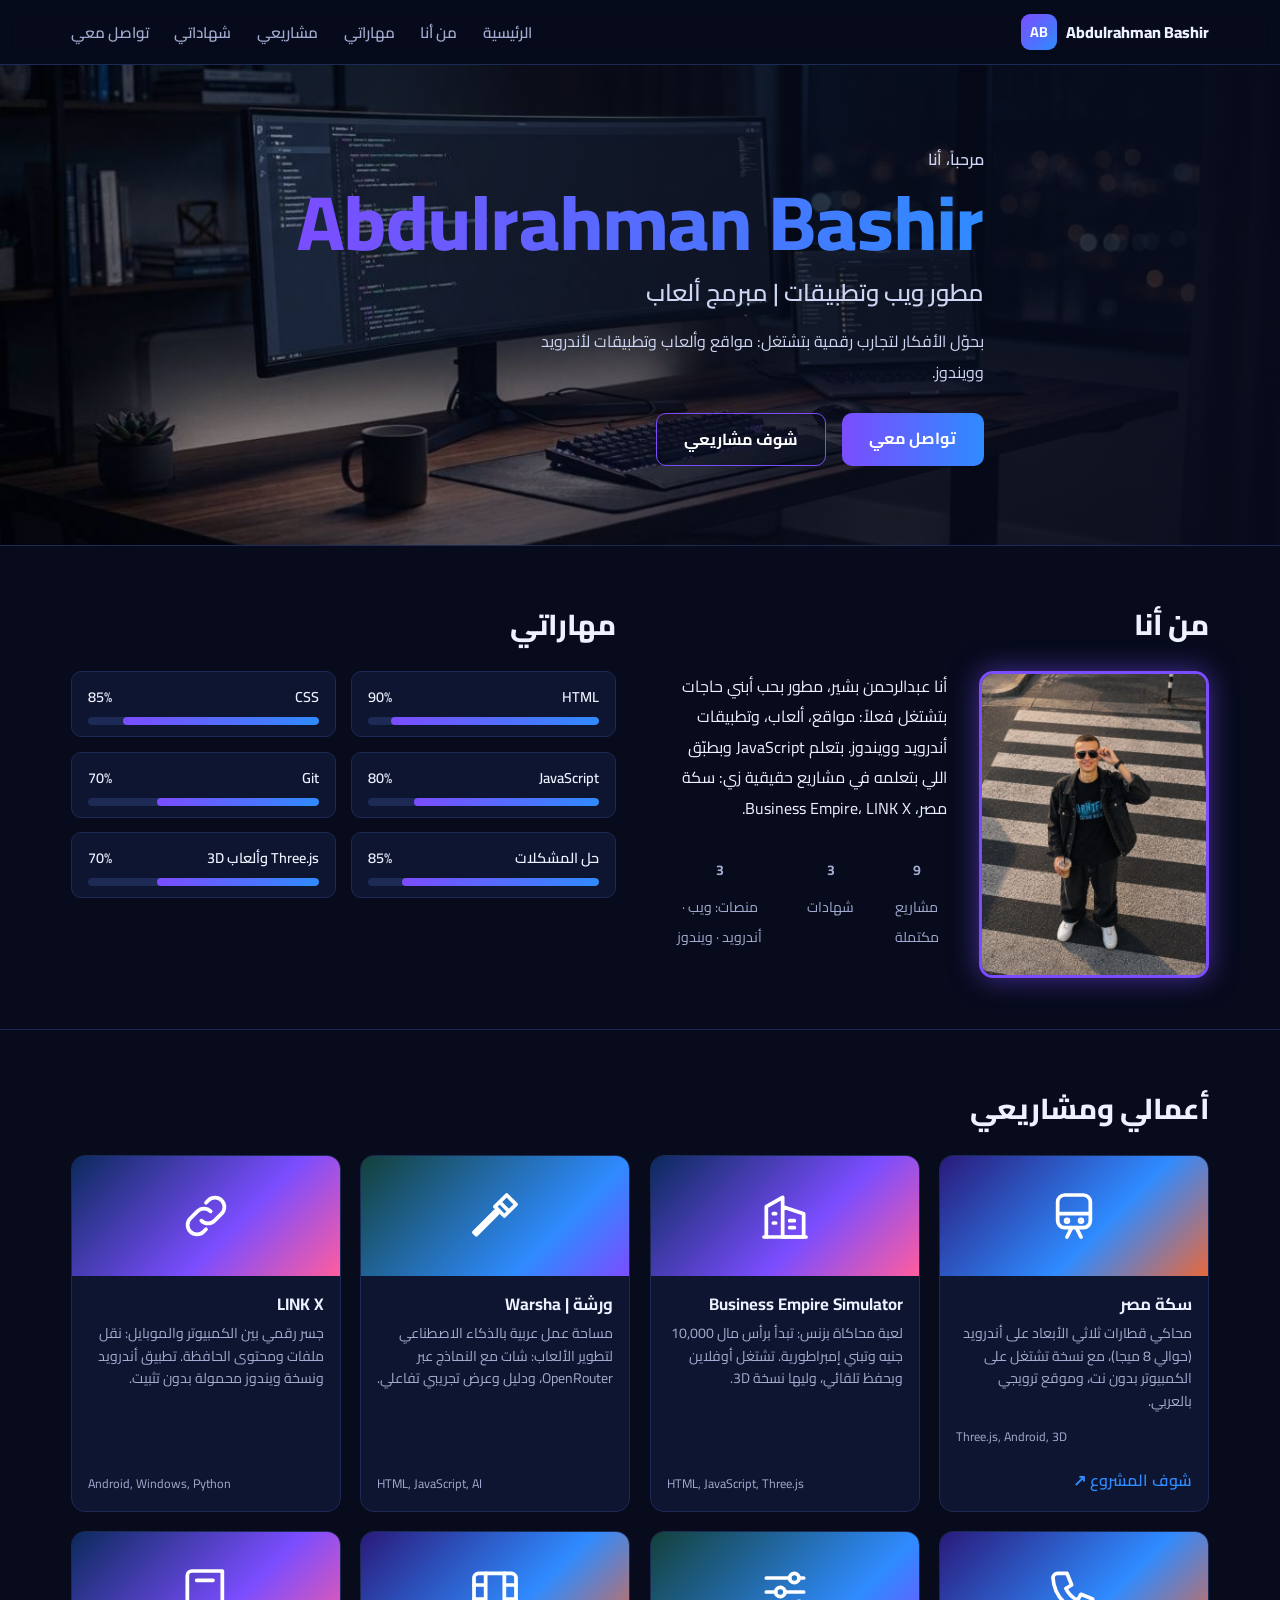
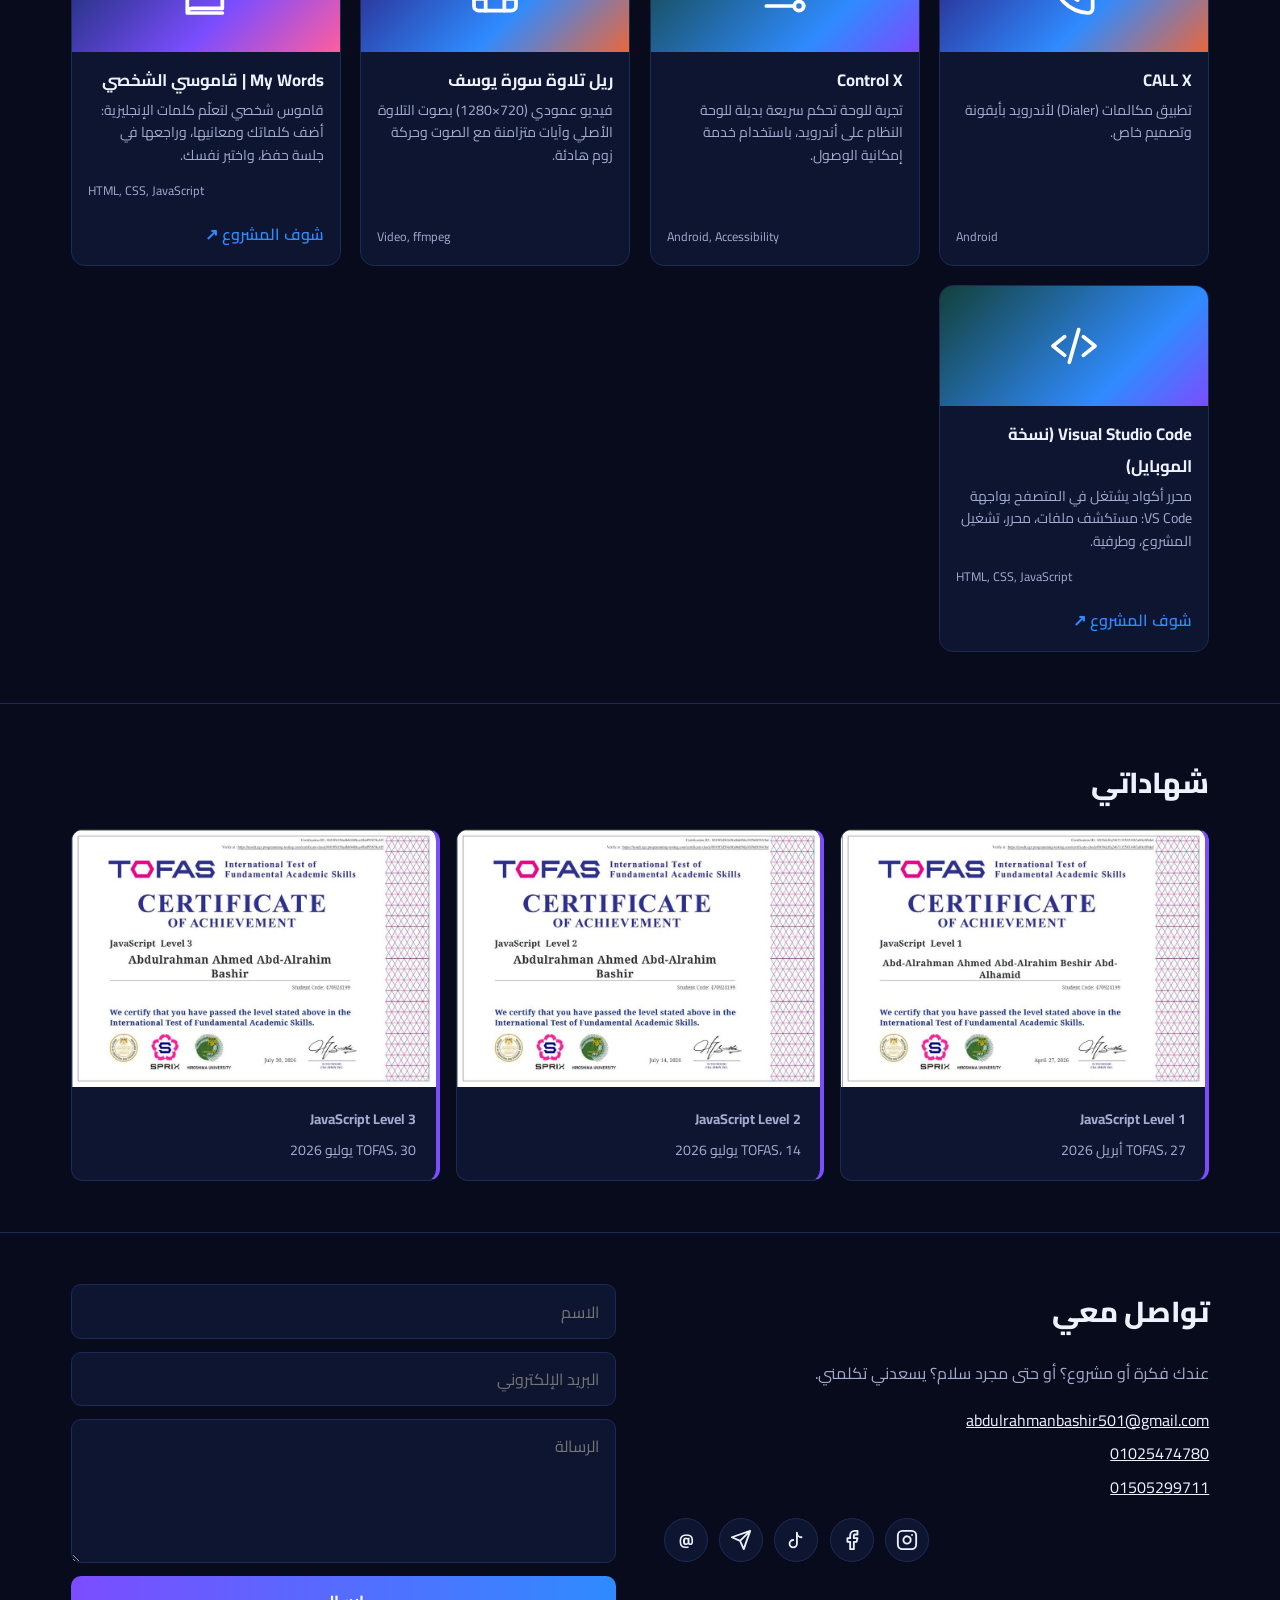
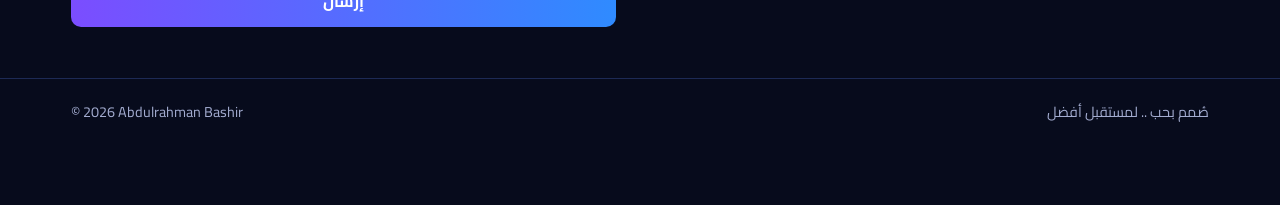
==== commit f871cc02: "Rename index-dc632285.html to index.html" ====
--- a/index.html
+++ b/index.html
@@ -2,7 +2,11 @@
 <html lang="ar" dir="rtl" data-theme="dark" style="color-scheme: dark;"><head>
 <meta charset="utf-8">
 <meta name="viewport" content="width=device-width, initial-scale=1, viewport-fit=cover">
-<title>Abdulrahman Bashir – مطور ويب</title>
+<title>Abdulrahman Bashir – مطور ويب وتطبيقات</title>
+<meta name="description" content="موقع عبدالرحمن بشير الشخصي: مشاريع وألعاب وتطبيقات وشهادات.">
+<meta name="theme-color" content="#070b1c">
+<meta property="og:title" content="Abdulrahman Bashir – مطور ويب وتطبيقات">
+<link rel="icon" href="data:image/svg+xml,%3Csvg xmlns=%27http://www.w3.org/2000/svg%27 viewBox=%270 0 64 64%27%3E%3Crect width=%2764%27 height=%2764%27 rx=%2714%27 fill=%27%237b4dff%27/%3E%3Ctext x=%2732%27 y=%2742%27 text-anchor=%27middle%27 font-size=%2726%27 font-weight=%27700%27 fill=%27white%27 font-family=%27sans-serif%27%3EAB%3C/text%3E%3C/svg%3E">
 <link rel="stylesheet" href="https://fonts.googleapis.com/css2?family=Cairo:wght@400;600;800&amp;family=Caveat:wght@500&amp;display=swap">
 <style>
 :root{--bg:#070b1c;--panel:#0e1530;--line:#1d2a55;--ink:#eef1ff;--mute:#a3acd0;--p1:#7b4dff;--p2:#2f8bff;--nav:rgba(7,11,28,.85);box-sizing:border-box;padding-top:env(safe-area-inset-top,0px);padding-bottom:env(safe-area-inset-bottom,0px)}
@@ -46,9 +50,9 @@
 .bar{height:8px;border-radius:9px;background:var(--line);margin-top:.4rem;overflow:hidden}
 .bar i{display:block;height:100%;width:var(--w);border-radius:9px;background:linear-gradient(90deg,var(--p1),var(--p2));animation:fill 1.6s ease-out both}
 @keyframes fill{from{width:0}}
-.cards{display:grid;grid-template-columns:repeat(auto-fit,minmax(230px,1fr));gap:1.2rem}
+.cards{display:grid;grid-template-columns:repeat(auto-fit,minmax(260px,1fr));gap:1.2rem}
 .card{background:var(--panel);border:1px solid var(--line);border-radius:14px;overflow:hidden;position:relative}
-.card .th{height:140px;background:linear-gradient(135deg,#2a1a7a,#2f8bff 60%,#e8683d)}
+.card{display:flex;flex-direction:column;transition:transform .2s,border-color .2s}.card:hover{transform:translateY(-3px);border-color:var(--p1)}.card .th{display:grid;place-items:center;height:120px;background:linear-gradient(135deg,#2a1a7a,#2f8bff 60%,#e8683d)}
 .card:nth-child(2n) .th{background:linear-gradient(135deg,#0b2a5c,#7b4dff 60%,#ff5d9e)}
 .card:nth-child(3n) .th{background:linear-gradient(135deg,#13403a,#2f8bff 70%,#7b4dff)}
 .card h3{margin:.8rem 1rem .1rem;font-size:1.05rem}.card p{margin:0 1rem;color:var(--mute);font-size:.88rem;line-height:1.6}
@@ -72,9 +76,9 @@
 #pw div{background:var(--panel);border:1px solid var(--line);border-radius:14px;padding:1.4rem;display:grid;gap:.8rem;width:min(320px,90vw)}
 [hidden]{display:none!important}
 @media (max-width:860px){.two,.about{grid-template-columns:1fr}.photo{max-width:220px}nav ul{display:none}.motto{display:none}}
-@media (prefers-reduced-motion:reduce){.bar i{animation:none}}
+@media (prefers-reduced-motion:reduce){.card{transition:none}.bar i{animation:none}}
 .soc{display:flex;gap:.7rem;margin-top:1rem;direction:ltr}.soc a{display:grid;place-items:center;width:44px;height:44px;border-radius:50%;border:1px solid var(--line);background:var(--panel);color:var(--ink);margin:0}.soc a:hover{border-color:var(--p2);color:var(--p2)}.soon{grid-column:1/-1;margin:0;padding:2.5rem 1rem;text-align:center;border:1px dashed var(--line);border-radius:14px;color:var(--mute);font-size:1.2rem}
-.vis{display:inline-block;margin:0 1rem 1rem;color:var(--p2);font-weight:600;text-decoration:none}.vis:hover{text-decoration:underline}
+.card .tags{margin-top:auto}.vis{display:inline-block;margin:0 1rem 1rem;color:var(--p2);font-weight:600;text-decoration:none}.vis:hover{text-decoration:underline}
 #lock{display:none}
 </style>
 </head>
@@ -87,9 +91,10 @@
 <footer><div class="wrap"><span>صُمم بحب .. لمستقبل أفضل</span><span dir="ltr">© 2026 Abdulrahman Bashir</span><button id="lock" type="button">🔒 تعديل الموقع</button></div></footer>
 <div id="bar" hidden=""><span id="msg">تم رفع الصورة، اضغط حفظ</span><button class="btn" id="save" type="button">حفظ التعديلات</button><button class="btn o" id="cancel" type="button">إلغاء</button></div>
 <div id="pw" hidden=""><div><b>كلمة السر</b><input type="password" id="pwi" autocomplete="off" aria-label="كلمة السر"><span id="pwe" style="color:#ff7b72" hidden="">كلمة السر غلط</span><button class="btn" id="pwok" type="button">دخول</button><button class="btn o" id="pwno" type="button">إلغاء</button></div></div>
-<script type="application/json" id="data">{"t": {"hello": "مرحباً، أنا", "name": "Abdulrahman Bashir", "role": "مطور ويب | مبرمج", "intro": "بحوّل الأفكار لتجارب رقمية بتشتغل. بحب البرمجة وبتعلم كل يوم حاجة جديدة.", "about": "أنا عبدالرحمن بشير، بحب البرمجة وبحب أشوف اللي بكتبه بيشتغل. اكتب هنا نبذة عنك بكلامك.", "cta": "عندك فكرة أو مشروع؟ أو حتى مجرد سلام؟ يسعدني تكلمني.", "email": "abdulrahmanbashir501@gmail.com", "p1": "01025474780", "p2": "01505299711", "soon": "ستكون متاحة قريباً"}, "photo": "photo.jpg", "stats": [{"n": "2", "l": "مشاريع مكتملة"}, {"n": "3", "l": "شهادات"}, {"n": "0+", "l": "أفكار جديدة"}], "skills": [{"n": "HTML", "v": 90}, {"n": "CSS", "v": 85}, {"n": "JavaScript", "v": 80}, {"n": "Git", "v": 70}, {"n": "حل المشكلات", "v": 85}, {"n": "مهارة جديدة", "v": 75}], "projects": [{"title": "My Words | قاموسي الشخصي", "desc": "قاموس شخصي لتعلّم كلمات الإنجليزية: أضف كلماتك ومعانيها، وراجعها في جلسة حفظ، واختبر نفسك.", "tags": ["HTML", "CSS", "JavaScript"], "url": "https://abdulrahmanbashir501-oss.github.io/English-study-/"}, {"title": "Visual Studio Code (نسخة الموبايل)", "desc": "محرر أكواد يشتغل في المتصفح بواجهة VS Code: مستكشف ملفات، محرر، تشغيل المشروع، وطرفية.", "tags": ["HTML", "CSS", "JavaScript"], "url": "https://claude.ai/artifact/U9KAqfySgT19cvaYuXuf2q"}], "certs": [{"n": "JavaScript Level 1", "s": "TOFAS، 27 أبريل 2026", "img": "cert-1.jpg"}, {"n": "JavaScript Level 2", "s": "TOFAS، 14 يوليو 2026", "img": "cert-2.jpg"}, {"n": "JavaScript Level 3", "s": "TOFAS، 30 يوليو 2026", "img": "cert-3.jpg"}]}</script>
+<script type="application/json" id="data">{"t": {"hello": "مرحباً، أنا", "name": "Abdulrahman Bashir", "role": "مطور ويب وتطبيقات | مبرمج ألعاب", "intro": "بحوّل الأفكار لتجارب رقمية بتشتغل: مواقع وألعاب وتطبيقات لأندرويد وويندوز.", "about": "أنا عبدالرحمن بشير، مطور بحب أبني حاجات بتشتغل فعلاً: مواقع، ألعاب، وتطبيقات أندرويد وويندوز. بتعلم JavaScript وبطبّق اللي بتعلمه في مشاريع حقيقية زي: سكة مصر، Business Empire، LINK X.", "cta": "عندك فكرة أو مشروع؟ أو حتى مجرد سلام؟ يسعدني تكلمني.", "email": "abdulrahmanbashir501@gmail.com", "p1": "01025474780", "p2": "01505299711", "soon": "ستكون متاحة قريباً"}, "photo": "photo.jpg", "stats": [{"n": "9", "l": "مشاريع مكتملة"}, {"n": "3", "l": "شهادات"}, {"n": "3", "l": "منصات: ويب · أندرويد · ويندوز"}], "skills": [{"n": "HTML", "v": 90}, {"n": "CSS", "v": 85}, {"n": "JavaScript", "v": 80}, {"n": "Git", "v": 70}, {"n": "حل المشكلات", "v": 85}, {"n": "Three.js وألعاب 3D", "v": 70}], "projects": [{"icon": "train", "title": "سكة مصر", "desc": "محاكي قطارات ثلاثي الأبعاد على أندرويد (حوالي 8 ميجا)، مع نسخة تشتغل على الكمبيوتر بدون نت، وموقع ترويجي بالعربي.", "tags": ["Three.js", "Android", "3D"], "url": "https://files.instinct.com/9k1log7vwcs4"}, {"icon": "building", "title": "Business Empire Simulator", "desc": "لعبة محاكاة بزنس: تبدأ برأس مال 10,000 جنيه وتبني إمبراطورية. تشتغل أوفلاين وبحفظ تلقائي، وليها نسخة 3D.", "tags": ["HTML", "JavaScript", "Three.js"], "url": ""}, {"icon": "hammer", "title": "ورشة | Warsha", "desc": "مساحة عمل عربية بالذكاء الاصطناعي لتطوير الألعاب: شات مع النماذج عبر OpenRouter، ودليل وعرض تجريبي تفاعلي.", "tags": ["HTML", "JavaScript", "AI"], "url": ""}, {"icon": "link", "title": "LINK X", "desc": "جسر رقمي بين الكمبيوتر والموبايل: نقل ملفات ومحتوى الحافظة. تطبيق أندرويد ونسخة ويندوز محمولة بدون تثبيت.", "tags": ["Android", "Windows", "Python"], "url": ""}, {"icon": "phone", "title": "CALL X", "desc": "تطبيق مكالمات (Dialer) لأندرويد بأيقونة وتصميم خاص.", "tags": ["Android"], "url": ""}, {"icon": "sliders", "title": "Control X", "desc": "تجربة للوحة تحكم سريعة بديلة للوحة النظام على أندرويد، باستخدام خدمة إمكانية الوصول.", "tags": ["Android", "Accessibility"], "url": ""}, {"icon": "film", "title": "ريل تلاوة سورة يوسف", "desc": "فيديو عمودي (720×1280) بصوت التلاوة الأصلي وآيات متزامنة مع الصوت وحركة زوم هادئة.", "tags": ["Video", "ffmpeg"], "url": ""}, {"title": "My Words | قاموسي الشخصي", "desc": "قاموس شخصي لتعلّم كلمات الإنجليزية: أضف كلماتك ومعانيها، وراجعها في جلسة حفظ، واختبر نفسك.", "tags": ["HTML", "CSS", "JavaScript"], "url": "https://abdulrahmanbashir501-oss.github.io/English-study-/", "icon": "book"}, {"title": "Visual Studio Code (نسخة الموبايل)", "desc": "محرر أكواد يشتغل في المتصفح بواجهة VS Code: مستكشف ملفات، محرر، تشغيل المشروع، وطرفية.", "tags": ["HTML", "CSS", "JavaScript"], "url": "https://claude.ai/artifact/U9KAqfySgT19cvaYuXuf2q", "icon": "code"}], "certs": [{"n": "JavaScript Level 1", "s": "TOFAS، 27 أبريل 2026", "img": "cert-1.jpg"}, {"n": "JavaScript Level 2", "s": "TOFAS، 14 يوليو 2026", "img": "cert-2.jpg"}, {"n": "JavaScript Level 3", "s": "TOFAS، 30 يوليو 2026", "img": "cert-3.jpg"}]}</script>
 <script>
 var D=JSON.parse(document.getElementById('data').textContent),edit=false,H='7a397ff567849fe7097b2e121fbde416f1b89780a233c0318828646bf071241c';
+var ICO={"train": "<rect x=\"5\" y=\"3\" width=\"14\" height=\"14\" rx=\"3\"/><path d=\"M5 11h14M9 21l2-4M15 21l-2-4\"/><circle cx=\"9\" cy=\"14\" r=\".6\"/><circle cx=\"15\" cy=\"14\" r=\".6\"/>", "building": "<path d=\"M4 21V8l7-4v17M11 21h9V11l-9-3M7 11h1M7 15h1M14 14h2M14 17h2\"/><path d=\"M3 21h18\"/>", "hammer": "<path d=\"m14 6 4 4M12 8l5-5 4 4-5 5zM13 11 4 20l-1-1 9-9\"/>", "link": "<path d=\"M10 14a4 4 0 0 0 5.7 0l3-3a4 4 0 0 0-5.7-5.7l-1 1M14 10a4 4 0 0 0-5.7 0l-3 3a4 4 0 0 0 5.7 5.7l1-1\"/>", "phone": "<path d=\"M5 4h4l2 5-2.5 1.5a11 11 0 0 0 5 5L15 13l5 2v4a2 2 0 0 1-2 2A16 16 0 0 1 3 6a2 2 0 0 1 2-2z\"/>", "sliders": "<path d=\"M4 6h10M18 6h2M4 12h4M12 12h8M4 18h12M20 18h0\"/><circle cx=\"16\" cy=\"6\" r=\"2\"/><circle cx=\"10\" cy=\"12\" r=\"2\"/><circle cx=\"18\" cy=\"18\" r=\"2\"/>", "film": "<rect x=\"3\" y=\"4\" width=\"18\" height=\"16\" rx=\"2\"/><path d=\"M8 4v16M16 4v16M3 9h5M3 15h5M16 9h5M16 15h5\"/>", "book": "<path d=\"M4 5a2 2 0 0 1 2-2h13v16H6a2 2 0 0 0-2 2zM4 21h15M8 7h7\"/>", "code": "<path d=\"m8 8-5 4 5 4M16 8l5 4-5 4M14 5l-4 14\"/>", "spark": "<path d=\"M12 3l2.5 6.5L21 12l-6.5 2.5L12 21l-2.5-6.5L3 12l6.5-2.5z\"/>"};function ic(k){return '<svg viewBox="0 0 24 24" width="56" height="56" fill="none" stroke="#fff" stroke-width="1.6" stroke-linecap="round" stroke-linejoin="round">'+(ICO[k]||ICO.spark)+'</svg>'}
 var $=function(i){return document.getElementById(i)};
 var e=function(s){return String(s).replace(/[&<>"]/g,function(c){return{'&':'&amp;','<':'&lt;','>':'&gt;','"':'&quot;'}[c]})};
 function K(k,v){return '<span data-k="'+k+'"'+(edit?' contenteditable="plaintext-only"':'')+'>'+e(v)+'</span>'}
@@ -99,17 +104,17 @@
 function render(){
 var t=D.t,h='';
 h+='<header class="hero" id="home"><div class="wrap"><p style="margin:0;font-weight:600">'+K('t.hello',t.hello)+'</p><h1 class="grad">'+K('t.name',t.name)+'</h1><p class="role">'+K('t.role',t.role)+'</p><p>'+K('t.intro',t.intro)+'</p><div class="btns"><a class="btn" href="#contact">تواصل معي</a><a class="btn o" href="#projects">شوف مشاريعي</a></div></div></header>';
-h+='<section id="about"><div class="wrap two"><div><h2>من أنا</h2><div class="about"><div><div class="photo">'+(D.photo?'<img src="'+D.photo+'" alt="Abdulrahman Bashir">':'ع ب')+'</div>'+(edit?'<label class="up">تغيير الصورة<input type="file" accept="image/*" id="ph"></label>':'')+'</div><div><p style="margin:0">'+K('t.about',t.about)+'</p><div class="stats">';
+h+='<section id="about"><div class="wrap two"><div><h2>من أنا</h2><div class="about"><div><div class="photo">'+(D.photo?'<img src="'+D.photo+'" alt="Abdulrahman Bashir" onerror="this.replaceWith(document.createTextNode(\'ع ب\'))">':'ع ب')+'</div>'+(edit?'<label class="up">تغيير الصورة<input type="file" accept="image/*" id="ph"></label>':'')+'</div><div><p style="margin:0">'+K('t.about',t.about)+'</p><div class="stats">';
 D.stats.forEach(function(s,i){h+='<div><b>'+K('stats.'+i+'.n',s.n)+'</b><span>'+K('stats.'+i+'.l',s.l)+'</span></div>'});
 h+='</div></div></div></div><div id="skills"><h2>مهاراتي</h2><div class="skills">';
 D.skills.forEach(function(s,i){h+='<div class="sk">'+X('skills.'+i)+'<div class="r"><span>'+K('skills.'+i+'.n',s.n)+'</span><span>'+K('skills.'+i+'.v',s.v)+'%</span></div><div class="bar"><i style="--w:'+Math.min(100,+s.v||0)+'%"></i></div></div>'});
 h+='</div>'+(edit?'<button class="add" type="button" data-add="skills">+ مهارة</button>':'')+'</div></div></section>';
 h+='<section id="projects"><div class="wrap"><h2>أعمالي ومشاريعي</h2><div class="cards">';
-D.projects.forEach(function(p,i){h+='<div class="card">'+X('projects.'+i)+'<div class="th"></div><h3>'+K('projects.'+i+'.title',p.title)+'</h3><p>'+K('projects.'+i+'.desc',p.desc)+'</p><div class="tags">'+K('projects.'+i+'.tags',p.tags.join(', '))+'</div>'+(edit?'<div class="tags">رابط: '+K('projects.'+i+'.url',p.url||'')+'</div>':(p.url?'<a class="vis" href="'+e(p.url)+'" target="_blank" rel="noopener">شوف المشروع ↗</a>':''))+'</div>'});
+D.projects.forEach(function(p,i){h+='<div class="card">'+X('projects.'+i)+'<div class="th" aria-hidden="true">'+ic(p.icon)+'</div><h3>'+K('projects.'+i+'.title',p.title)+'</h3><p>'+K('projects.'+i+'.desc',p.desc)+'</p><div class="tags">'+K('projects.'+i+'.tags',p.tags.join(', '))+'</div>'+(edit?'<div class="tags">رابط: '+K('projects.'+i+'.url',p.url||'')+'</div>':(p.url?'<a class="vis" href="'+e(p.url)+'" target="_blank" rel="noopener">شوف المشروع ↗</a>':''))+'</div>'});
 if(!D.projects.length)h+='<p class="soon">'+K('t.soon',t.soon||'ستكون متاحة قريباً')+'</p>';
 h+='</div>'+(edit?'<button class="add" type="button" data-add="projects">+ مشروع</button>':'')+'</div></section>';
 h+='<section id="certs"><div class="wrap"><h2>شهاداتي</h2><ul class="certs">';
-D.certs.forEach(function(c,i){h+='<li>'+X('certs.'+i)+(c.img?'<img class="cimg" src="'+e(c.img)+'" alt="">':'')+'<div class="tx"><b>'+K('certs.'+i+'.n',c.n)+'</b><span>'+K('certs.'+i+'.s',c.s)+'</span>'+(edit?'<br><label class="up">'+(c.img?'تغيير الصورة':'رفع صورة الشهادة')+'<input type="file" accept="image/*" data-img="'+i+'"></label>':'')+'</div></li>'});
+D.certs.forEach(function(c,i){h+='<li>'+X('certs.'+i)+(c.img?'<img class="cimg" src="'+e(c.img)+'" alt="" onerror="this.remove()">':'')+'<div class="tx"><b>'+K('certs.'+i+'.n',c.n)+'</b><span>'+K('certs.'+i+'.s',c.s)+'</span>'+(edit?'<br><label class="up">'+(c.img?'تغيير الصورة':'رفع صورة الشهادة')+'<input type="file" accept="image/*" data-img="'+i+'"></label>':'')+'</div></li>'});
 h+='</ul>'+(edit?'<button class="add" type="button" data-add="certs">+ شهادة</button>':'')+'</div></section>';
 var tel=function(p){return 'tel:+2'+p.replace(/\D/g,'')};
 h+='<section id="contact"><div class="wrap two"><div class="info"><h2>تواصل معي</h2><p style="margin-top:0;color:var(--mute)">'+K('t.cta',t.cta)+'</p>'+(edit?'<div dir="ltr">'+K('t.email',t.email)+'<br>'+K('t.p1',t.p1)+'<br>'+K('t.p2',t.p2)+'</div>':'<a href="mailto:'+e(t.email)+'">'+e(t.email)+'</a><a href="'+tel(t.p1)+'">'+e(t.p1)+'</a><a href="'+tel(t.p2)+'">'+e(t.p2)+'</a>')+soc()+'</div><form action="mailto:'+e(t.email)+'" method="post" enctype="text/plain"><input name="name" placeholder="الاسم" aria-label="الاسم"><input name="email" type="email" placeholder="البريد الإلكتروني" aria-label="البريد الإلكتروني"><textarea name="message" rows="4" placeholder="الرسالة" aria-label="الرسالة"></textarea><button class="btn" type="submit">إرسال</button></form></div></section>';
@@ -117,7 +122,7 @@
 function put(o,p,v){var a=p.split('.'),i;for(i=0;i<a.length-1;i++)o=o[a[i]];var k=a[a.length-1];
 if(k==='tags')v=v.split(/[,،]/).map(function(x){return x.trim()}).filter(Boolean);else if(k==='v')v=Math.max(0,Math.min(100,parseInt(v)||0));o[k]=v}
 function collect(){document.querySelectorAll('[data-k]').forEach(function(el){put(D,el.dataset.k,el.textContent.trim())})}
-var NEW={skills:{n:'مهارة جديدة',v:70},projects:{title:'اسم المشروع',desc:'سطر عن المشروع.',tags:['Tech'],url:''},certs:{n:'اسم الشهادة',s:'الجهة المانحة، السنة',img:''}};
+var NEW={skills:{n:'مهارة جديدة',v:70},projects:{icon:'spark',title:'اسم المشروع',desc:'سطر عن المشروع.',tags:['Tech'],url:''},certs:{n:'اسم الشهادة',s:'الجهة المانحة، السنة',img:''}};
 function shrink(f){return createImageBitmap(f).then(function(b){var w=Math.min(480,b.width),c=document.createElement('canvas');c.width=w;c.height=Math.round(b.height*w/b.width);c.getContext('2d').drawImage(b,0,0,c.width,c.height);return c.toDataURL('image/jpeg',.8)})}
 function msg(s){$('msg').textContent=s}
 document.addEventListener('click',function(ev){var t=ev.target;
@@ -138,4 +143,4 @@
 </script>
 
 
-</body></html>+</body></html>
